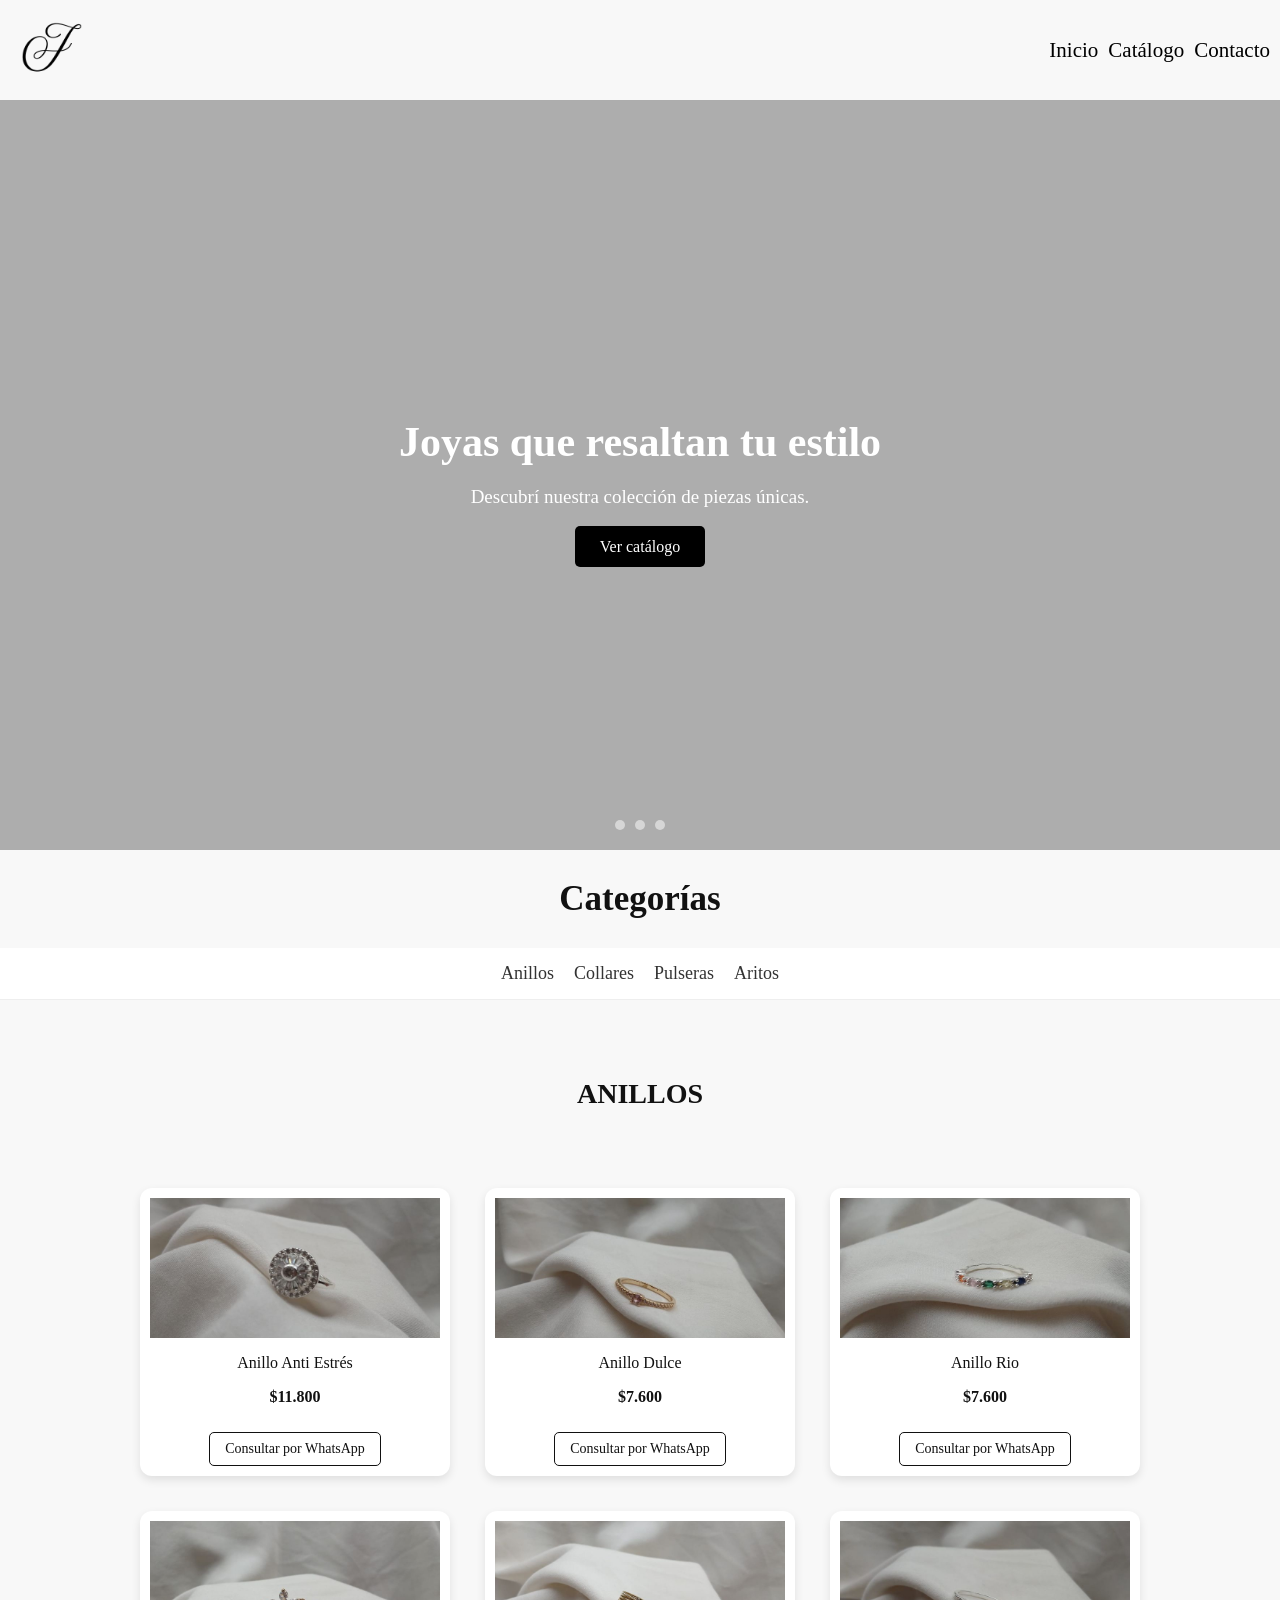
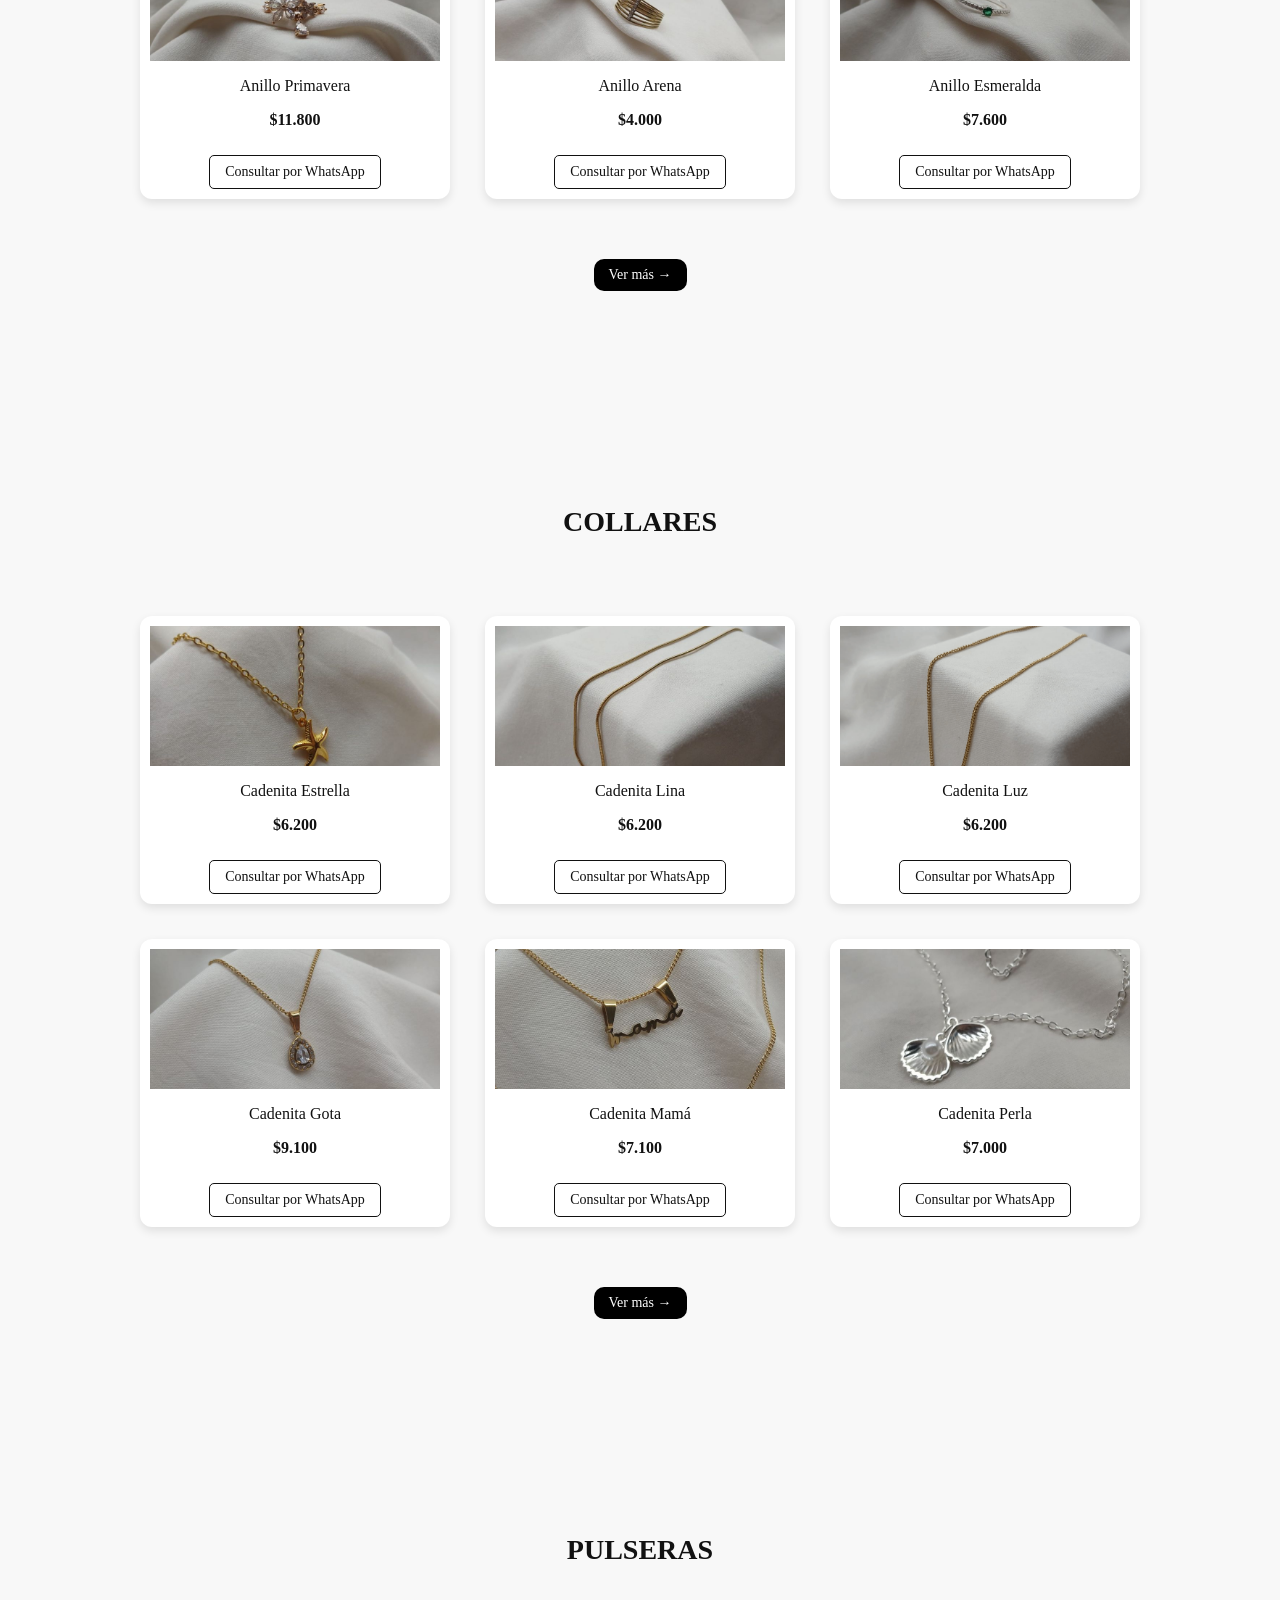
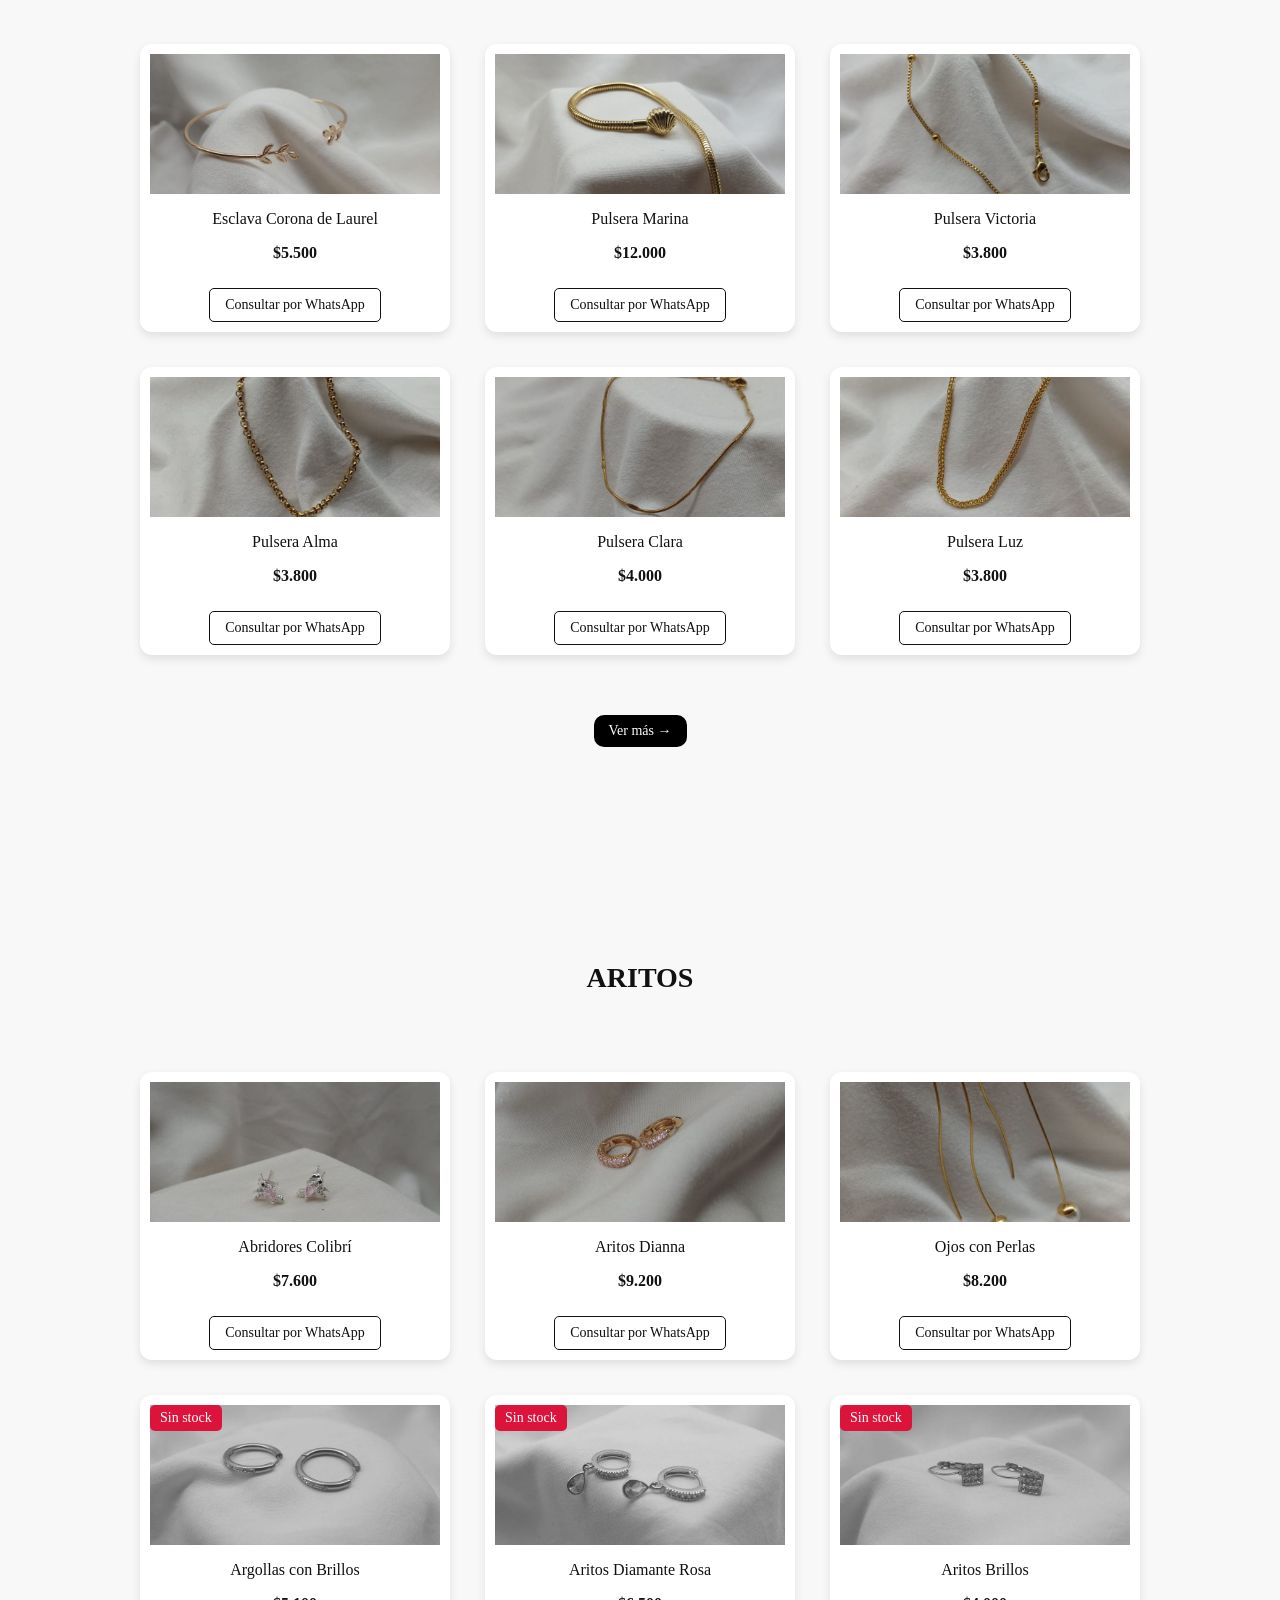
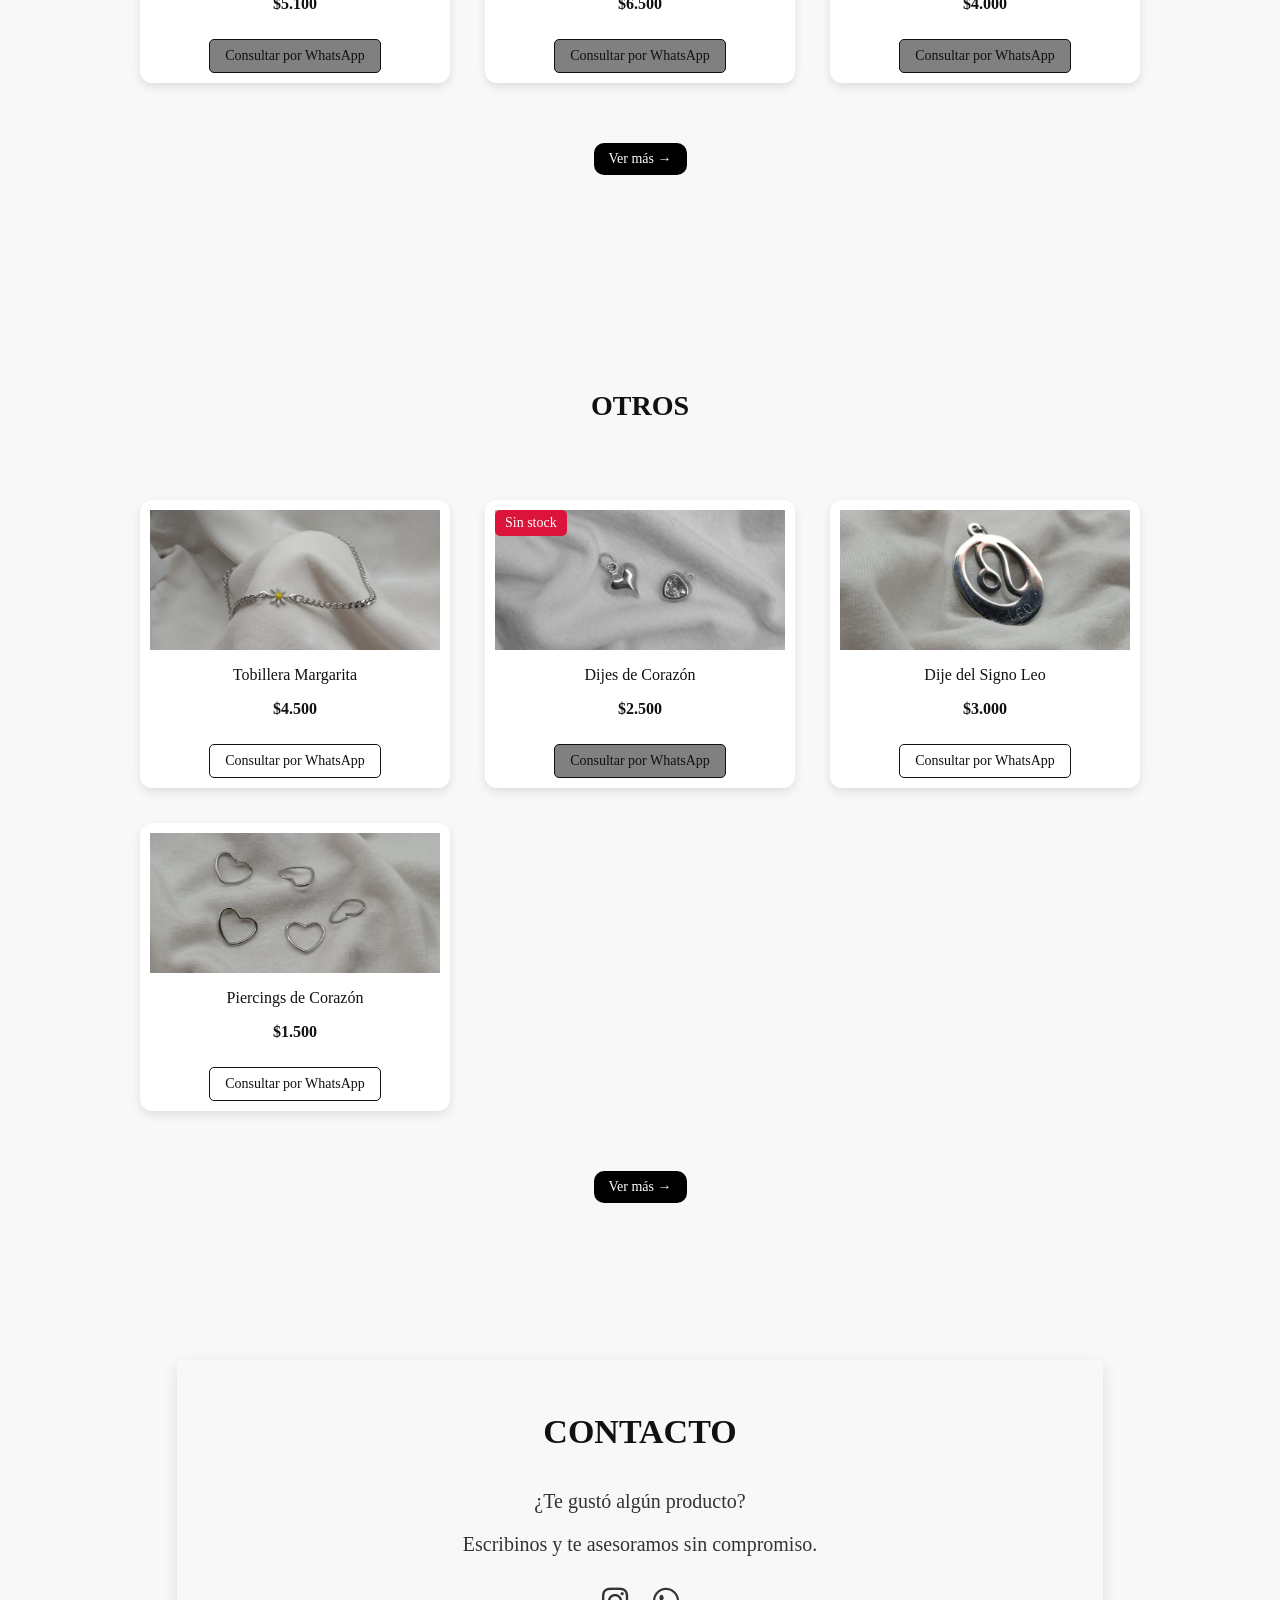
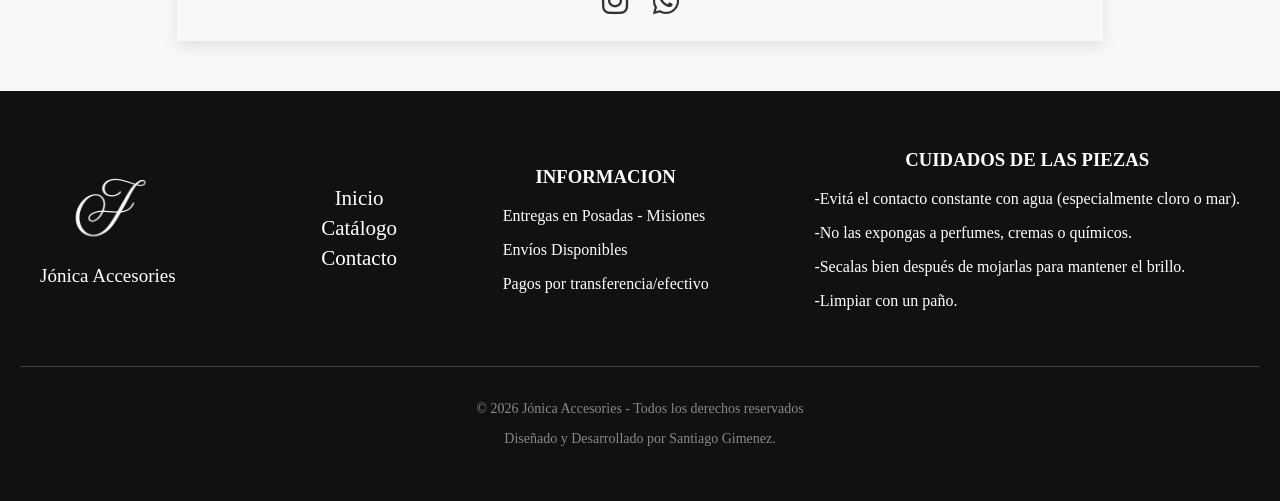
==== index.html @ 0853dd54 "arreglo de media queries y agrego menu hamburguesa" ====
<!DOCTYPE html>
<html lang="es">

<head>
    <meta charset="UTF-8">
    <meta name="viewport" content="width=device-width, initial-scale=1.0">
    <link rel="stylesheet" href="style.css">
    <link rel="stylesheet" href="https://cdnjs.cloudflare.com/ajax/libs/font-awesome/6.5.0/css/all.min.css">
    <link rel="shortcut icon" href="media/Letra caligráfica _J_ elegante.png" type="image/x-icon">
    <script src="script.js" defer></script>
    <title>Jónica Accesories</title>
</head>


<body>
    <header>
        <img src="media/Letra caligráfica _J_ elegante.png" alt="Jónica">
        <nav id="navbar">
            <button type="button" class="menu-toggle" aria-label="Abrir menú" aria-expanded="false" aria-controls="menu-principal">
                <span></span>
                <span></span>
                <span></span>
            </button>
            <ul id="menu-principal">
                <li><a href="#top">Inicio</a></li>
                <li><a href="catalogo.html">Catálogo</a></li>
                <li><a href="#contacto">Contacto</a></li>
            </ul>
        </nav>
    </header>
    <section class="hero">

        <div class="slide slide1"></div>
        <div class="slide slide2"></div>
        <div class="slide slide3"></div>

        <div class="slider-puntos">
            <span></span>
            <span></span>
            <span></span>
        </div>


        <div class="hero-text">

            <h1>Joyas que resaltan tu estilo</h1>

            <p>Descubrí nuestra colección de piezas únicas.</p>

            <a href="catalogo.html" class="btn">Ver catálogo</a>

        </div>

    </section>

    <h2 id="categorias-title">Categorías</h2>



    <div class="categorias-nav ">
        <a href="#anillos-section">Anillos</a>
        <a href="#collares-section">Collares</a>
        <a href="#pulseras-section">Pulseras</a>
        <a href="#aros-section">Aritos</a>
    </div>



    <section id="categorias">
        <article id="anillos-section" class="categoria">

            <h3 class="autoShow">ANILLOS</h3>

            <div class="productos-grid">

                <div class="productos-card autoShow">
                    <img src="media/anillo anti estres.jpg" alt="Anillo Anti Estrés">
                    <div class="producto-info">
                        <p>Anillo Anti Estrés</p>
                        <p>$11.800</p>
                    </div>
                    <a
                        href="https://wa.me/5493764586278?text=Hola%21%20Me%20encantó%20el%20anillo%20Anti%20Estrés%20¿c%C3%B3mo%20puedo%20hacer?">
                        Consultar por WhatsApp
                    </a>
                    <span class="badge">Sin stock</span>
                    <span class="badge2">Oferta</span>
                </div>

                <div class="productos-card autoShow">
                    <img src="media/anillo dulce.jpg" alt="Anillo Dulce">
                    <div class="producto-info">
                        <p>Anillo Dulce</p>
                        <p>$7.600</p>
                    </div>
                    <a href="https://wa.me/5493764586278?text=Hola%21%20Me%20encantó%20el%20anillo%20Dulce%20¿c%C3%B3mo%20puedo%20hacer?"
                        class="gold">
                        Consultar por WhatsApp
                    </a>
                    <span class="badge">Sin stock</span>
                    <span class="badge2">Oferta</span>
                </div>

                <div class="productos-card autoShow">
                    <img src="media/anillo rio.jpg" alt="Anillo Rio">
                    <div class="producto-info">
                        <p>Anillo Rio</p>
                        <p>$7.600</p>
                    </div>
                    <a
                        href="https://wa.me/5493764586278?text=Hola%21%20Me%20encantó%20el%20anillo%20Rio%20¿c%C3%B3mo%20puedo%20hacer?">
                        Consultar por WhatsApp
                    </a>
                    <span class="badge">Sin stock</span>
                    <span class="badge2">Oferta</span>
                </div>

                <div class="productos-card autoShow">
                    <img src="media/anillo primavera.jpg" alt="Anillo Primavera">
                    <div class="producto-info">
                        <p>Anillo Primavera</p>
                        <p>$11.800</p>
                    </div>
                    <a href="https://wa.me/5493764586278?text=Hola%21%20Me%20encantó%20el%20anillo%20Primavera%20¿c%C3%B3mo%20puedo%20hacer?"
                        class="gold">
                        Consultar por WhatsApp
                    </a>
                    <span class="badge">Sin stock</span>
                    <span class="badge2">Oferta</span>
                </div>

                <div class="productos-card autoShow">
                    <img src="media/anillo arena.jpg" alt="Anillo Arena">
                    <div class="producto-info">
                        <p>Anillo Arena</p>
                        <p>$4.000</p>
                    </div>
                    <a href="https://wa.me/5493764586278?text=Hola%21%20Me%20encantó%20el%20anillo%20Arena%20¿c%C3%B3mo%20puedo%20hacer?"
                        class="gold">
                        Consultar por WhatsApp
                    </a>
                    <span class="badge">Sin stock</span>
                    <span class="badge2">Oferta</span>
                </div>

                <div class="productos-card autoShow">
                    <img src="media/anillo esmeralda.jpg" alt="Anillo Esmeralda">
                    <div class="producto-info">
                        <p>Anillo Esmeralda</p>
                        <p>$7.600</p>
                    </div>
                    <a
                        href="https://wa.me/5493764586278?text=Hola%21%20Me%20encantó%20el%20anillo%20Esmeralda%20¿c%C3%B3mo%20puedo%20hacer?">
                        Consultar por WhatsApp
                    </a>
                    <span class="badge">Sin stock</span>
                    <span class="badge2">Oferta</span>
                </div>
            </div>
            <a href="catalogo.html" class="btn-ver-mas autoShow">Ver más →</a>
        </article>


        <article id="collares-section" class="categoria">

            <h3 class="autoShow">COLLARES</h3>

            <div class="productos-grid">


                <div class="productos-card autoShow">
                    <img src="media/cadenita estrella.jpg" alt="Cadenita Estrella">
                    <div class="producto-info">
                        <p>Cadenita Estrella</p>
                        <p>$6.200</p>
                    </div>
                    <a href="https://wa.me/5493764586278?text=Hola%21%20Me%20encantó%20la%20Cadenita%20Estrella%20¿c%C3%B3mo%20puedo%20hacer?"
                        class="gold">
                        Consultar por WhatsApp
                    </a>
                    <span class="badge">Sin stock</span>
                    <span class="badge2">Oferta</span>
                </div>

                <div class="productos-card autoShow">
                    <img src="media/cadenita lina.jpg" alt="Cadenita Lina">
                    <div class="producto-info">
                        <p>Cadenita Lina</p>
                        <p>$6.200</p>
                    </div>
                    <a href="https://wa.me/5493764586278?text=Hola%21%20Me%20encantó%20la%20Cadenita%20Lina%20¿c%C3%B3mo%20puedo%20hacer?"
                        class="gold">
                        Consultar por WhatsApp
                    </a>
                    <span class="badge">Sin stock</span>
                    <span class="badge2">Oferta</span>
                </div>

                <div class="productos-card autoShow">
                    <img src="media/cadenita luz.png" alt="Cadenita Luz">
                    <div class="producto-info">
                        <p>Cadenita Luz</p>
                        <p>$6.200</p>
                    </div>
                    <a href="https://wa.me/5493764586278?text=Hola%21%20Me%20encantó%20la%20Cadenita%20Luz%20¿c%C3%B3mo%20puedo%20hacer?"
                        class="gold">
                        Consultar por WhatsApp
                    </a>
                    <span class="badge">Sin stock</span>
                    <span class="badge2">Oferta</span>
                </div>

                <div class="productos-card autoShow">
                    <img src="media/cadenita gota.jpg" alt="Cadenita Gota">
                    <div class="producto-info">
                        <p>Cadenita Gota</p>
                        <p>$9.100</p>
                    </div>
                    <a href="https://wa.me/5493764586278?text=Hola%21%20Me%20encantó%20la%20Cadenita%20Gota%20¿c%C3%B3mo%20puedo%20hacer?"
                        class="gold">
                        Consultar por WhatsApp
                    </a>
                    <span class="badge">Sin stock</span>
                    <span class="badge2">Oferta</span>
                </div>

                <div class="productos-card autoShow">
                    <img src="media/cadenita mama.jpg" alt="Cadenita Mamá">
                    <div class="producto-info">
                        <p>Cadenita Mamá</p>
                        <p>$7.100</p>
                    </div>
                    <a href="https://wa.me/5493764586278?text=Hola%21%20Me%20encantó%20la%20Cadenita%20Mamá%20¿c%C3%B3mo%20puedo%20hacer?"
                        class="gold">
                        Consultar por WhatsApp
                    </a>
                    <span class="badge">Sin stock</span>
                    <span class="badge2">Oferta</span>
                </div>

                <div class="productos-card autoShow">
                    <img src="media/cadenita perla.jpg" alt="Cadenita Perla">
                    <div class="producto-info">
                        <p>Cadenita Perla</p>
                        <p>$7.000</p>
                    </div>
                    <a
                        href="https://wa.me/5493764586278?text=Hola%21%20Me%20encantó%20la%20Cadenita%20Perla%20¿c%C3%B3mo%20puedo%20hacer?">
                        Consultar por WhatsApp
                    </a>
                    <span class="badge">Sin stock</span>
                    <span class="badge2">Oferta</span>
                </div>

            </div>
            <a href="catalogo.html" class="btn-ver-mas autoShow">Ver más →</a>
        </article>


        <article id="pulseras-section" class="categoria">

            <h3 class="autoShow">PULSERAS</h3>

            <div class="productos-grid">


                <div class="productos-card autoShow ">
                    <img src="media/Esclava Corona de Laurel.jpg" alt="Esclava Corona de Laurel">
                    <div class="producto-info">
                        <p>Esclava Corona de Laurel</p>
                        <p>$5.500</p>
                    </div>
                    <a href="https://wa.me/5493764586278?text=Hola%21%20Me%20encantó%20la%20Esclava%20Corona%20de%20Laurel%20¿c%C3%B3mo%20puedo%20hacer?"
                        class="gold">
                        Consultar por WhatsApp
                    </a>
                    <span class="badge">Sin stock</span>
                    <span class="badge2">Oferta</span>
                </div>

                <div class="productos-card autoShow">
                    <img src="media/pulsera marina.png" alt="Pulsera Victoria">
                    <div class="producto-info">
                        <p>Pulsera Marina</p>
                        <p>$12.000</p>
                    </div>
                    <a href="https://wa.me/5493764586278?text=Hola%21%20Me%20encantó%20la%20Pulsera%20Victoria%20¿c%C3%B3mo%20puedo%20hacer?"
                        class="gold">
                        Consultar por WhatsApp
                    </a>
                    <span class="badge">Sin stock</span>
                    <span class="badge2">Oferta</span>
                </div>

                <div class="productos-card autoShow">
                    <img src="media/pulsera-victoria-dorada.jpg" alt="Pulsera Victoria">
                    <div class="producto-info">
                        <p>Pulsera Victoria</p>
                        <p>$3.800</p>
                    </div>
                    <a href="https://wa.me/5493764586278?text=Hola%21%20Me%20encantó%20la%20Pulsera%20Victoria%20¿c%C3%B3mo%20puedo%20hacer?"
                        class="gold">
                        Consultar por WhatsApp
                    </a>
                    <span class="badge">Sin stock</span>
                    <span class="badge2">Oferta</span>
                </div>

                <div class="productos-card autoShow">
                    <img src="media/pulsera-alma-dorada.jpg" alt="Pulsera Alma">
                    <div class="producto-info">
                        <p>Pulsera Alma</p>
                        <p>$3.800</p>
                    </div>
                    <a href="https://wa.me/5493764586278?text=Hola%21%20Me%20encantó%20la%20Pulsera%20Alma%20¿c%C3%B3mo%20puedo%20hacer?"
                        class="gold">
                        Consultar por WhatsApp
                    </a>
                    <span class="badge">Sin stock</span>
                    <span class="badge2">Oferta</span>
                </div>

                <div class="productos-card autoShow">
                    <img src="media/pulsera-clara-dorada.jpg" alt="Pulsera Clara">
                    <div class="producto-info">
                        <p>Pulsera Clara</p>
                        <p>$4.000</p>
                    </div>
                    <a href="https://wa.me/5493764586278?text=Hola%21%20Me%20encantó%20la%20Pulsera%20Clara%20¿c%C3%B3mo%20puedo%20hacer?"
                        class="gold">
                        Consultar por WhatsApp
                    </a>
                    <span class="badge">Sin stock</span>
                    <span class="badge2">Oferta</span>
                </div>

                <div class="productos-card autoShow">
                    <img src="media/pulsera-luz-dorada.jpg" alt="Pulsera Luz">
                    <div class="producto-info">
                        <p>Pulsera Luz</p>
                        <p>$3.800</p>
                    </div>
                    <a href="https://wa.me/5493764586278?text=Hola%21%20Me%20encantó%20la%20Pulsera%20Luz%20¿c%C3%B3mo%20puedo%20hacer?"
                        class="gold">
                        Consultar por WhatsApp
                    </a>
                    <span class="badge">Sin stock</span>
                    <span class="badge2">Oferta</span>
                </div>


            </div>
            <a href="catalogo.html" class="btn-ver-mas autoShow">Ver más →</a>
        </article>

        <article id="aros-section" class="categoria">

            <h3 class="autoShow">ARITOS</h3>

            <div class="productos-grid">

                <div class="productos-card autoShow">
                    <img src="media/abridores colibri.jpg" alt="Abridores Colibrí">
                    <div class="producto-info">
                        <p>Abridores Colibrí</p>
                        <p>$7.600</p>
                    </div>
                    <a
                        href="https://wa.me/5493764586278?text=Hola%21%20Me%20encantaron%20las%20Argollas%20con%20Brillos%20¿c%C3%B3mo%20puedo%20hacer?">
                        Consultar por WhatsApp
                    </a>
                    <span class="badge">Sin stock</span>
                    <span class="badge2">Oferta</span>
                </div>



                <div class="productos-card autoShow">
                    <img src="media/aros dianna.jpg" alt="Aritos Dianna">
                    <div class="producto-info">
                        <p>Aritos Dianna</p>
                        <p>$9.200</p>
                    </div>
                    <a href="https://wa.me/5493764586278?text=Hola%21%20Me%20encantaron%20los%20Aritos%20Brillos%20¿c%C3%B3mo%20puedo%20hacer?"
                        class="gold">
                        Consultar por WhatsApp
                    </a>
                    <span class="badge">Sin stock</span>
                    <span class="badge2">Oferta</span>
                </div>

                <div class="productos-card autoShow ">
                    <img src="media/aros-perlas-dorados.jpg" alt="Aros con Perlas Dorados">
                    <div class="producto-info">
                        <p>Ojos con Perlas</p>
                        <p>$8.200</p>
                    </div>
                    <a href="https://wa.me/5493764586278?text=Hola%21%20Me%20encantaron%20los%20Aros%20con%20Perlas%20Dorados%20¿c%C3%B3mo%20puedo%20hacer?"
                        class="gold">
                        Consultar por WhatsApp
                    </a>
                    <span class="badge">Sin stock</span>
                    <span class="badge2">Oferta</span>
                </div>

                <div class="productos-card autoShow sin-stock">
                    <img src="media/argolla con brillos.jpg" alt="Argolla con Brillos">
                    <div class="producto-info">
                        <p>Argollas con Brillos</p>
                        <p>$5.100</p>
                    </div>
                    <a
                        href="https://wa.me/5493764586278?text=Hola%21%20Me%20encantaron%20las%20Argollas%20con%20Brillos%20¿c%C3%B3mo%20puedo%20hacer?">
                        Consultar por WhatsApp
                    </a>
                    <span class="badge">Sin stock</span>
                    <span class="badge2">Oferta</span>
                </div>

                <div class="productos-card autoShow sin-stock">
                    <img src="media/Aritos Diamante Rosa.jpg" alt="Aritos Diamante Rosa">
                    <div class="producto-info">
                        <p>Aritos Diamante Rosa</p>
                        <p>$6.500</p>
                    </div>
                    <a href="https://wa.me/5493764586278?text=Hola%21%20Me%20encantaron%20los%20Aritos%20Brillos%20¿c%C3%B3mo%20puedo%20hacer?"
                        class="gold">
                        Consultar por WhatsApp
                    </a>
                    <span class="badge">Sin stock</span>
                    <span class="badge2">Oferta</span>
                </div>

                <div class="productos-card autoShow sin-stock">
                    <img src="media/aros cuadrados con brillos.jpg" alt="Aritos Brillos">
                    <div class="producto-info">
                        <p>Aritos Brillos</p>
                        <p>$4.000</p>
                    </div>
                    <a
                        href="https://wa.me/5493764586278?text=Hola%21%20Me%20encantaron%20los%20Aritos%20Brillos%20¿c%C3%B3mo%20puedo%20hacer?">
                        Consultar por WhatsApp
                    </a>
                    <span class="badge">Sin stock</span>
                    <span class="badge2">Oferta</span>
                </div>
            </div>
            <a href="catalogo.html" class="btn-ver-mas autoShow">Ver más →</a>
        </article>



        <article class="categoria">

            <h3 class="autoShow">OTROS</h3>

            <div class="productos-grid">

                <div class="productos-card autoShow">
                    <img src="media/Tobillera Margarita.jpg" alt="Tobillera Margarita">
                    <div class="producto-info">
                        <p>Tobillera Margarita</p>
                        <p>$4.500</p>
                    </div>
                    <a
                        href="https://wa.me/5493764586278?text=Hola%21%20Me%20encantó%20la%20Tobillera%20Margarita%20Dorados%20¿c%C3%B3mo%20puedo%20hacer?">
                        Consultar por WhatsApp
                    </a>
                    <span class="badge">Sin stock</span>
                    <span class="badge2">Oferta</span>
                </div>


                <div class="productos-card autoShow sin-stock">
                    <img src="media/dijes corazon.jpg" alt="Dijes de Corazón Dorados">
                    <div class="producto-info">
                        <p>Dijes de Corazón</p>
                        <p>$2.500</p>
                    </div>
                    <a href="https://wa.me/5493764586278?text=Hola%21%20Me%20encantaron%20los%20Dijes%20de%20Corazón%20Dorados%20¿c%C3%B3mo%20puedo%20hacer?"
                        class="gold">
                        Consultar por WhatsApp
                    </a>
                    <span class="badge">Sin stock</span>
                    <span class="badge2">Oferta</span>
                </div>



                <div class="productos-card autoShow">
                    <img src="media/dije-signo-leo.jpg" alt="Dije del Signo Leo Plateado">
                    <div class="producto-info">
                        <p>Dije del Signo Leo</p>
                        <p>$3.000</p>
                    </div>
                    <a
                        href="https://wa.me/5493764586278?text=Hola%21%20Me%20encantó%20el%20Dije%20de%20Leo%20¿c%C3%B3mo%20puedo%20hacer?">
                        Consultar por WhatsApp
                    </a>
                    <span class="badge">Sin stock</span>
                    <span class="badge2">Oferta</span>
                </div>

                <div class="productos-card autoShow">
                    <img src="media/piercings-corazon.jpg" alt="Piercings de Corazón Plateados">
                    <div class="producto-info">
                        <p>Piercings de Corazón</p>
                        <p>$1.500</p>
                    </div>
                    <a
                        href="https://wa.me/5493764586278?text=Hola%21%20Me%20encantaron%20los%20Piercings%20de%20Corazón%20¿c%C3%B3mo%20puedo%20hacer?">
                        Consultar por WhatsApp
                    </a>
                    <span class="badge">Sin stock</span>
                    <span class="badge2">Oferta</span>
                </div>

            </div>
            <a href="catalogo.html" class="btn-ver-mas autoShow">Ver más →</a>
        </article>

    </section>

    <div id="contacto" class="autoShow">
        <h2>CONTACTO</h2>
        <p>
            ¿Te gustó algún producto?
        </p>
        <p>
            Escribinos y te asesoramos sin compromiso.
        </p>
        <div class="botones-contacto">
            <a href="https://www.instagram.com/_jonica.accesories?utm_source=ig_web_button_share_sheet&igsh=ZDNlZDc0MzIxNw=="
                class="social-btn">
                <i class="fa-brands fa-instagram"></i>
            </a>

            <a href="https://wa.me/5493764586278" class="social-btn">
                <i class="fa-brands fa-whatsapp"></i>
            </a>


        </div>



    </div>

</body>

<footer>
    <div id="footer-container">

        <div id="footer-marca">
            <img src="media/Letra _F_ caligráfica elegante.png" alt="logo de la Marca" width="120px">
            <p>Jónica Accesories</p>
        </div>

        <nav id="footer-navbar">
            <ul>
                <li><a href="#top">Inicio</a></li>
                <li><a href="#catalogo.html">Catálogo</a></li>
                <li><a href="#contacto">Contacto</a></li>
            </ul>
        </nav>

        <div class="footer-info">
            <h3>INFORMACION</h3>
            <div>
                <p>Entregas en Posadas - Misiones</p>
                <p>Envíos Disponibles</p>
                <p>Pagos por transferencia/efectivo</p>
            </div>
        </div>

        <div class="footer-info">
            <h3>CUIDADOS DE LAS PIEZAS</h3>
            <div>
                <p>-Evitá el contacto constante con agua (especialmente cloro o mar).</p>
                <p>-No las expongas a perfumes, cremas o químicos.</p>
                <p>-Secalas bien después de mojarlas para mantener el brillo.</p>
                <p>-Limpiar con un paño.</p>
            </div>

        </div>
    </div>


    <div class="footer-bottom">
        <P>
            © 2026 Jónica Accesories - Todos los derechos reservados
        </P>
        <P>
            Diseñado y Desarrollado por Santiago Gimenez.
        </P>
    </div>




</footer>

</html>
---- style.css ----
html {
    scroll-behavior: smooth;
}

#inicio,
#categorias,
#anillos-section,
#collares-section,
#pulseras-section,
#aros-section{
    scroll-margin-top: 110px;
}
#contacto{
    scroll-margin-top: 160px;
}
body {
    font-family: Georgia, 'Times New Roman', Times, serif;
    background-color: #f8f8f8;
    color: #111;
    margin: 0;
}
header {
    display: flex;
    justify-content: space-between;
    align-items: center;
    background-color: #f8f8f8;
    position: sticky;
    top: 0;
   z-index: 100;
}
header img {
    width: 100px;
}
#navbar ul {
    display: flex;
    flex-direction: row;
    list-style: none;
    gap: 10px;
    margin-right: 10px;

}

#navbar ul a {
    color: black;
    text-decoration: none;
    font-size: 21px;
}

#navbar ul a:visited {
    color: black;
}

#navbar ul a:hover {
    color: goldenrod;
    text-decoration: underline;
}

/* Botón hamburguesa (oculto en desktop) */
.menu-toggle {
    display: none;
    flex-direction: column;
    justify-content: space-between;
    width: 28px;
    height: 20px;
    background: none;
    border: none;
    padding: 0;
    margin-right: 20px;
    cursor: pointer;
    z-index: 101;
}

.menu-toggle span {
    display: block;
    width: 100%;
    height: 3px;
    background-color: #111;
    border-radius: 2px;
    transition: transform 0.3s ease, opacity 0.2s ease;
}

.menu-toggle[aria-expanded="true"] span:first-child {
    transform: translateY(8.5px) rotate(45deg);
}

.menu-toggle[aria-expanded="true"] span:nth-child(2) {
    opacity: 0;
}

.menu-toggle[aria-expanded="true"] span:last-child {
    transform: translateY(-8.5px) rotate(-45deg);
}

@media (max-width: 768px) {
    .menu-toggle {
        display: flex;
    }

    #navbar ul {
        position: absolute;
        top: 100%;
        left: 0;
        display: flex;
        flex-direction: column;
        width: 100%;
        margin: 0;
        padding: 0;
        gap: 0;
        background-color: #f8f8f8;
        box-shadow: 0 8px 12px rgba(0, 0, 0, 0.08);

        max-height: 0;
        overflow: hidden;
        opacity: 0;
        pointer-events: none;
        transition: max-height 0.3s ease, opacity 0.2s ease;
    }

    #navbar ul.is-open {
        max-height: 300px;
        opacity: 1;
        pointer-events: auto;
        padding: 10px 0;
    }

    #navbar ul li {
        width: 100%;
        text-align: center;
    }

    #navbar ul a {
        display: block;
        padding: 14px 20px;
    }
}

.hero {
    margin: 0px auto;
    width: 100%;
    height: 750px;

    background-size: cover;
    background-position: center;
    display: flex;
    justify-content: center;
    align-items: center;

    
    position: relative;

}


.hero::after {
    content: "";
    position: absolute;
    top: 0;
    left: 0;
    width: 100%;
    height: 100%;
    background: rgba(0, 0, 0, 0.3);
    z-index: 1;
}

.hero:hover .slide,
.hero:hover .slider-puntos span {
    animation-play-state: paused;
}

.slide {
    position: absolute;
    width: 100%;
    height: 100%;
    background-size: cover;
    background-position: center;

    opacity: 0;
}

.slide1 {
    background-image: url('media/hero.jpeg');
    animation: fade 15s infinite;
}

.slide2 {
    background-image: url(media/hero1.jpeg);
    animation: fade 15s infinite 5s;
}

.slide3 {
    background-image: url(media/hero3.jpeg);
    animation: fade 15s infinite 10s;
}

@keyframes fade {
    0% {
        opacity: 0;
    }

    10% {
        opacity: 1;
    }

    30% {
        opacity: 1;
    }

    40% {
        opacity: 0;
    }

    100% {
        opacity: 0;
    }
}

.slider-puntos {
    position: absolute;
    bottom: 20px;
    left: 50%;
    transform: translateX(-50%);
    display: flex;
    gap: 10px;
    z-index: 2;
}

.slider-puntos span {
    width: 8px;
    height: 8px;
    border-radius: 50%;
    background: rgba(255, 255, 255, 0.4);
    transition: 0.3s;
}

.slider-puntos span {
    width: 10px;
    height: 10px;
    border-radius: 50%;
    background: rgba(255, 255, 255, 0.5);
}



.slider-puntos span:nth-child(1) {
    animation: dot 15s infinite;
}

.slider-puntos span:nth-child(2) {
    animation: dot 15s infinite 5s;
}

.slider-puntos span:nth-child(3) {
    animation: dot 15s infinite 10s;
}


@keyframes dot {
    0% {
        background: rgba(255, 255, 255, 0.5);
    }

    10% {
        background: white;
    }

    30% {
        background: white;
    }

    40% {
        background: rgba(255, 255, 255, 0.5);
    }

    100% {
        background: rgba(255, 255, 255, 0.5);
    }
}

.hero-text {
    position: relative;
    z-index: 2;
    max-width: 600px;
    color: white;
    text-align: center;
    margin-bottom: 10px;
}

.hero-text{
    animation: fadeUp 1s ease;
}

@media (max-width: 768px) {
    .hero {
        height: 500px;
    }

    .hero-text {
        padding: 0 20px;
    }

    .hero h1 {
        font-size: 32px;
    }

    .hero p {
        font-size: 17px;
    }
}

@media (max-width: 480px) {
    .hero {
        height: 420px;
    }
}
@keyframes fadeUp {
  from {
    opacity: 0;
    transform: translateY(20px);
  }

  to {
    opacity: 1;
    transform: translateY(0);
  }
}

.hero h1 {
    font-size: 42px;
    margin-bottom: 20px;

}

.hero p {
    font-size: 19px;
    margin-bottom: 30px;
}

.btn {
    background: black;
    color: white;
    padding: 12px 25px;
    text-decoration: none;
    border-radius: 5px;
    font-weight: 500;
}

.btn:hover {
    background: #333;
    transition: 0.3s;
}

#categorias-title{
    text-align: center;
    font-size: 35px;
}

.categorias-nav {
    display: flex;
    justify-content: center;
    gap: 20px;
    padding: 15px 10px;

    background: white;
    border-bottom: 1px solid #eee;

    position: sticky;
    top: 100px;
    z-index: 99;
}

.categorias-nav a {
    text-decoration: none;
    color: #333;
    font-size: 18px;
    position: relative;
}

.categorias-nav a::after {
    content: "";
    position: absolute;
    left: 0;
    bottom: -3px;
    width: 0;
    height: 1px;
    background: #c9a96e;
    transition: 0.3s;
}

.categorias-nav a:hover::after {
    width: 100%;
}

@media (max-width: 480px) {
    .categorias-nav {
        flex-wrap: wrap;
        gap: 10px 16px;
        padding: 12px 10px;
    }

    .categorias-nav a {
        font-size: 15px;
    }
}



#categorias h3 {
    font-size: 28px;
    text-align: center;
    padding: 50px;


}

.productos-grid {
    margin: 0 auto;
    max-width: 1000px;
    padding: 0 20px;
    display: grid;
    grid-template-columns: repeat(3, 1fr);
    gap: 35px;
    align-items: center;
    margin-bottom: 50px;
}


@media (max-width: 900px) {
    .productos-grid {
        grid-template-columns: repeat(2, 1fr);
    }
}


@media (max-width: 500px) {
    .productos-grid {
        grid-template-columns: repeat(2, 1fr);
        gap: 10px;
    }

}

.productos-card {
    position: relative;
    background: #fff;
    border-radius: 12px;
    overflow: hidden;
    text-align: center;
    transition: all 300ms;
    max-height: 400px;
    padding: 10px;
    box-shadow: 0 4px 10px rgba(0, 0, 0, 0.1);
}

.productos-card:hover {
    transform: translateY(-8px);
   box-shadow:0 10px 20px rgba(0, 0, 0, 0.15);


}

.producto-info p:first-child{
    font-size: 16px;
}

.producto-info p:last-child {
    font-weight: bold;

}

.productos-card a {
    display: inline-block;
    margin-top: 10px;
    padding: 8px 15px;
    background: black;
    color: white;
    text-decoration: none;
    border-radius: 5px;
    font-size: 14px;
    transition: all 300ms;



    background: transparent;
    border: 1px solid #111;
    color: #111;
}

@media (max-width: 500px) {
    .productos-card a {
        margin-top: 0px;
    }
}

.productos-card a:hover {
    background: #111;
    color: #fff;
}



.productos-card .gold:hover {
    background: #d6a956;
    color: #111;
}

.sin-stock a{
    background-color: gray;
    pointer-events: none;
    cursor: not-allowed;
}


.productos-card img {
    height: 140px;
    width: 100%;
    object-fit: cover;
    display: block;
    transition: all 420ms;
}

.productos-card:hover img {
    transform: scale(1.13);
}

.badge,
.badge2{
    display: none;
}

.oferta .badge2{
     display: block;
    position: absolute;
    top: 40px;
    left: 10px;
    background: green;
    color:white;
    padding: 5px 10px;
    font-size: 14px;
    border-radius: 5px;
}

.oferta .precio{
    color: green;
    font-weight: bold;
}

.oferta .precio-viejo{
    text-decoration: line-through;
    color: gray;
    margin-right:5px ;
}



.sin-stock .badge{
    display: block;
    position: absolute;
    top: 10px;
    left: 10px;
    background: crimson;
    color:white;
    padding: 5px 10px;
    font-size: 14px;
    border-radius: 5px;
}

.sin-stock{
    opacity: 0.6;
}

.sin-stock img{
    filter: grayscale(100%);
}

.categoria {
    text-align: center;
    min-height: 1000px;
}

.btn-ver-mas {
    display: inline-block;
    margin-top: 10px;
    margin-bottom: 20px;
    padding: 8px 15px;
    background-color: black;
    border: 1px gold;
    border-radius: 10px;
    color: white;
    text-decoration: none;
    font-size: 14px;
    transition: all 300ms;
}

.btn-ver-mas:hover {
    color: #b9995e;
}


#contacto {
    width: 70%;
    margin: 0 auto;
    padding: 15px;
    box-shadow: 0 5px 15px rgba(0, 0, 0, 0.1);
    margin-bottom: 50px;
    margin-top: 20px;
}

#contacto h2 {
    font-size: 34px;
    text-align: center;
    padding: 10px;
}


#contacto p {
    text-align: center;
    font-size: 20px;
    color: #333;

}

.botones-contacto {
    display: flex;
    justify-content: center;
    gap: 5px;
}

.social-btn i {
    color: #333;
    font-size: 30px;
    padding: 10px;
    border-radius: 100%;
    transition: all 350ms;
}

.social-btn:hover i {
    color: white;
    background-color: #c9a96e;


}

.botones {
    display: flex;
    justify-content: center;
    gap: 10px;
}



footer {
    background: #111;
    color: #fff;
    padding: 40px 20px;
    text-align: center;
}

#footer-container {
    display: flex;
    justify-content: space-between;
    align-items: center;
    max-width: 1200px;
    margin: 0 auto;

}

#footer-marca p {
    font-size: 19px;
    margin-top: -10px;
}

#footer-navbar ul {
    display: flex;
    list-style: none;
    flex-direction: column;
    gap: 5px;
}

#footer-navbar ul a {
    color: #fff;
    text-decoration: none;
    font-size: 21px;
}

#footer-navbar ul a:visited {
    color: white;
}

#footer-navbar ul a:hover {
    color: #c9a96e;
    text-decoration: underline;
}

.footer-info p {
    text-align: left;
}

.botones-footer a {
    color: white;
    font-size: 20px;
    text-decoration: underline;
    text-decoration-thickness: 1px;
    transition: 0.3s;
    margin: 5px;
    margin-bottom: 20px;
}


.footer-bottom {
    text-align: center;
    margin-top: 40px;
    padding-top: 20px;
    border-top: 1px solid #444;
    font-size: 14px;
    color: #888;
}




.botones-footer a:hover {
    transform: scale(1.05);
    opacity: 0.9;
    color: #c9a96e;
}


@media (max-width: 700px) {
    #footer-container {
        flex-direction: column;
        align-items: center;
        justify-content: center;
        text-align: center;
        gap: 20px;
    }

    #footer-navbar ul {
        gap: 10px;
        padding: 0;
    }


}







.autoShow{
    animation: autoShowAnimation both;
    animation-timeline: view(70% 5%);
}

@keyframes autoShowAnimation{
    from{
        opacity: 0;
        transform: translateY(200px) scale(0.3);
    }
    to{
        opacity: 1;
        transform: translateY(0) scale(1);
    }
}
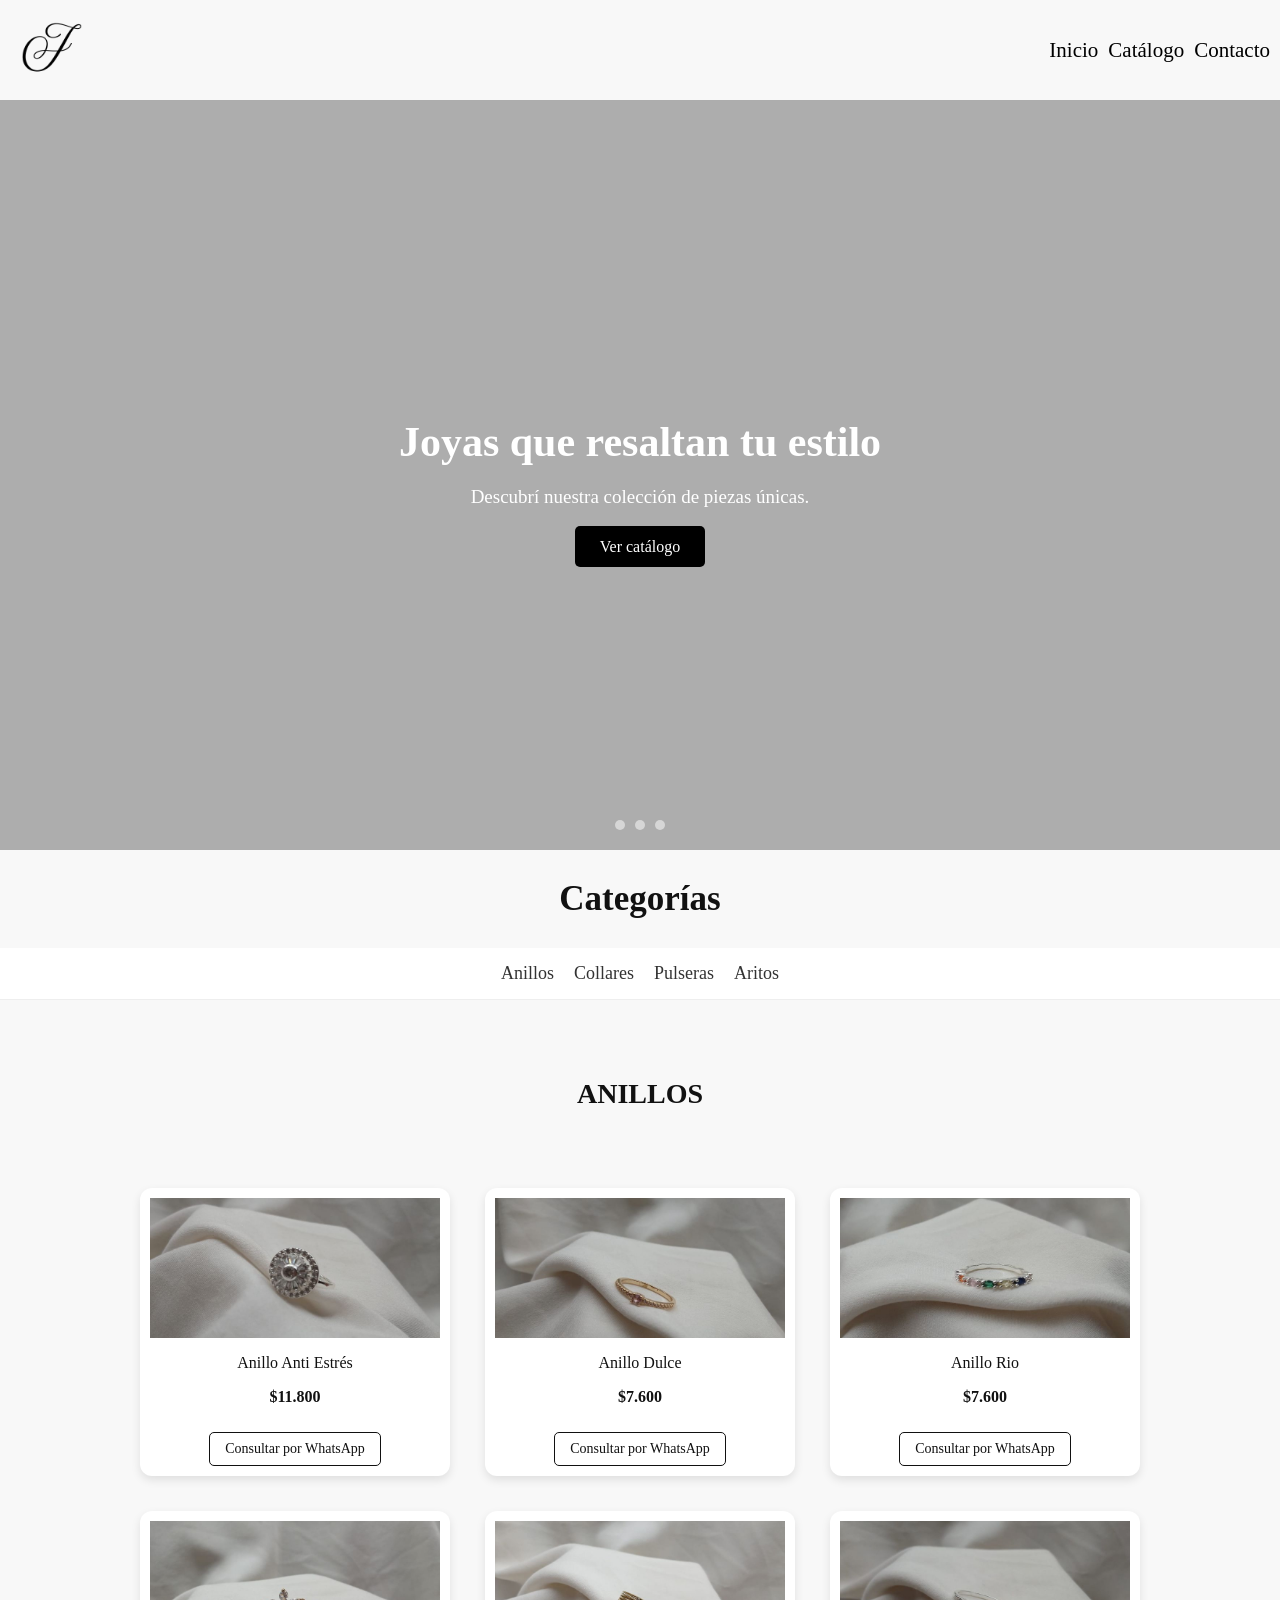
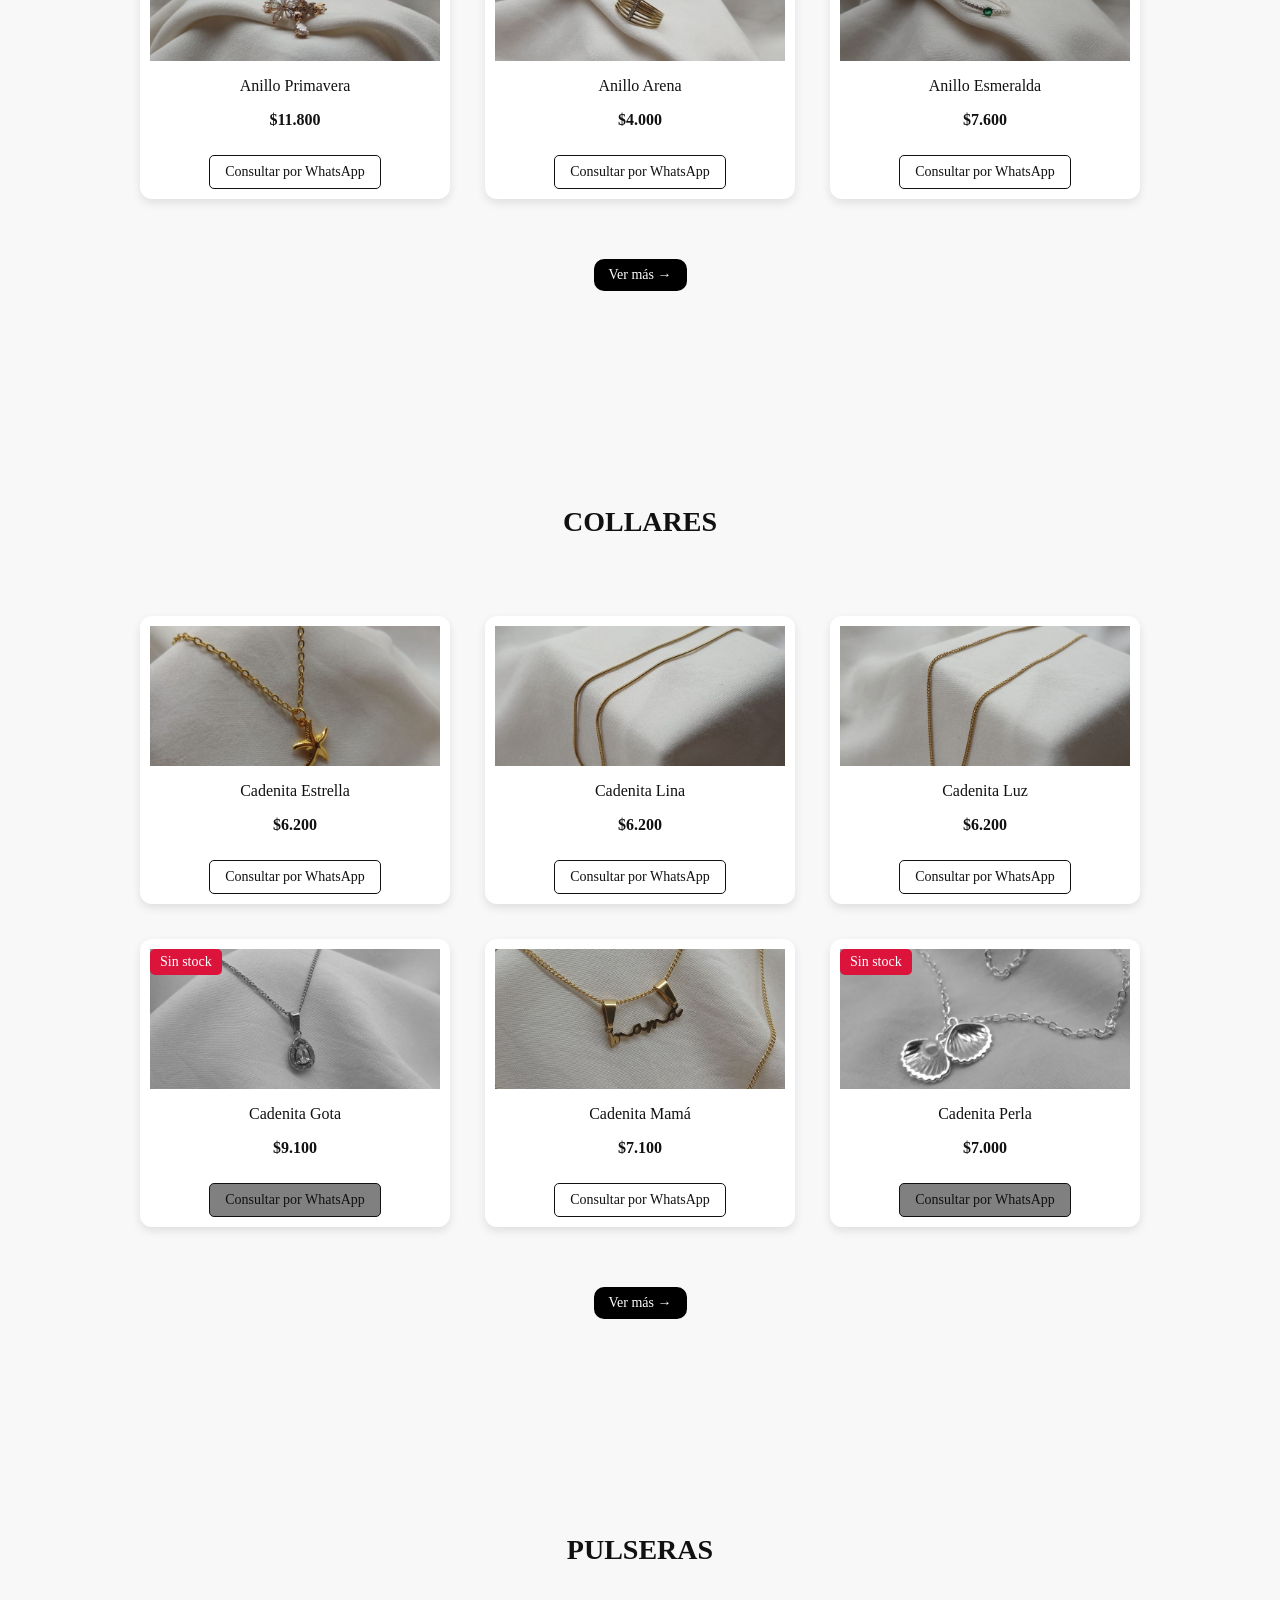
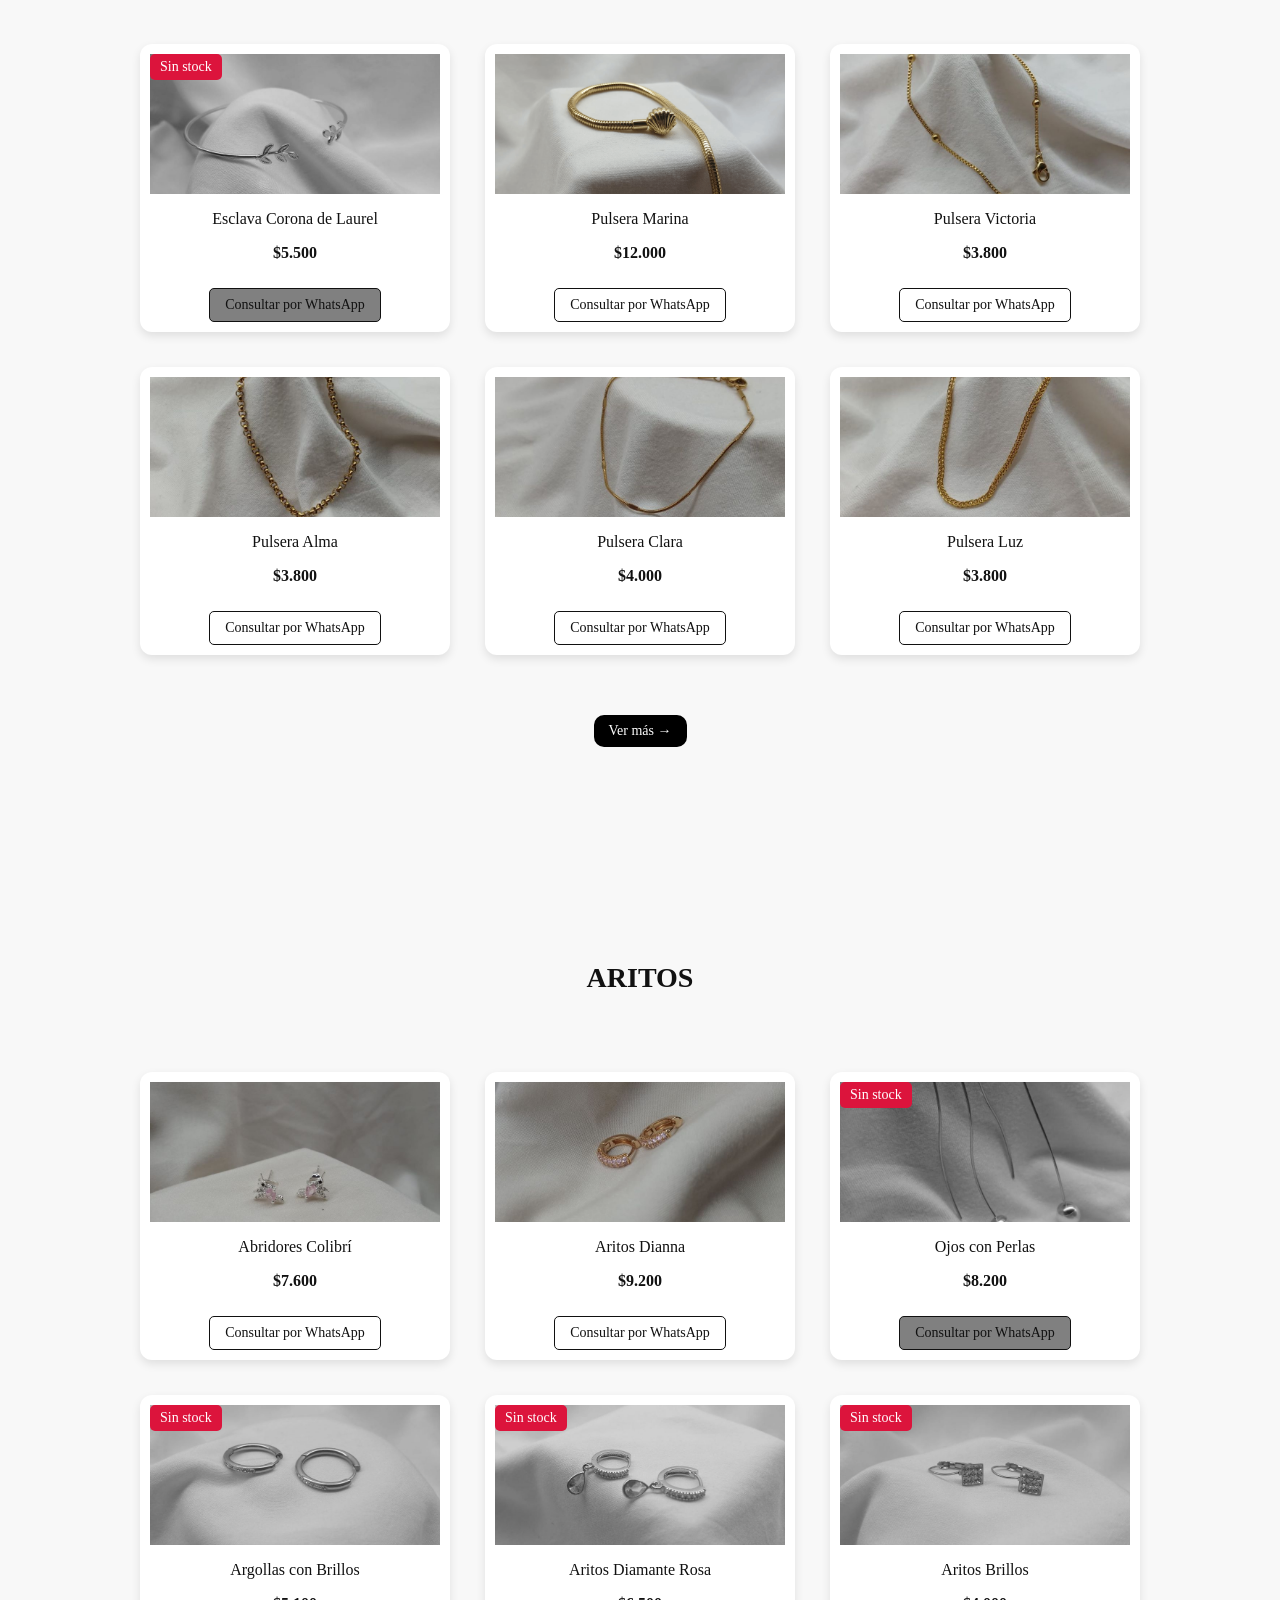
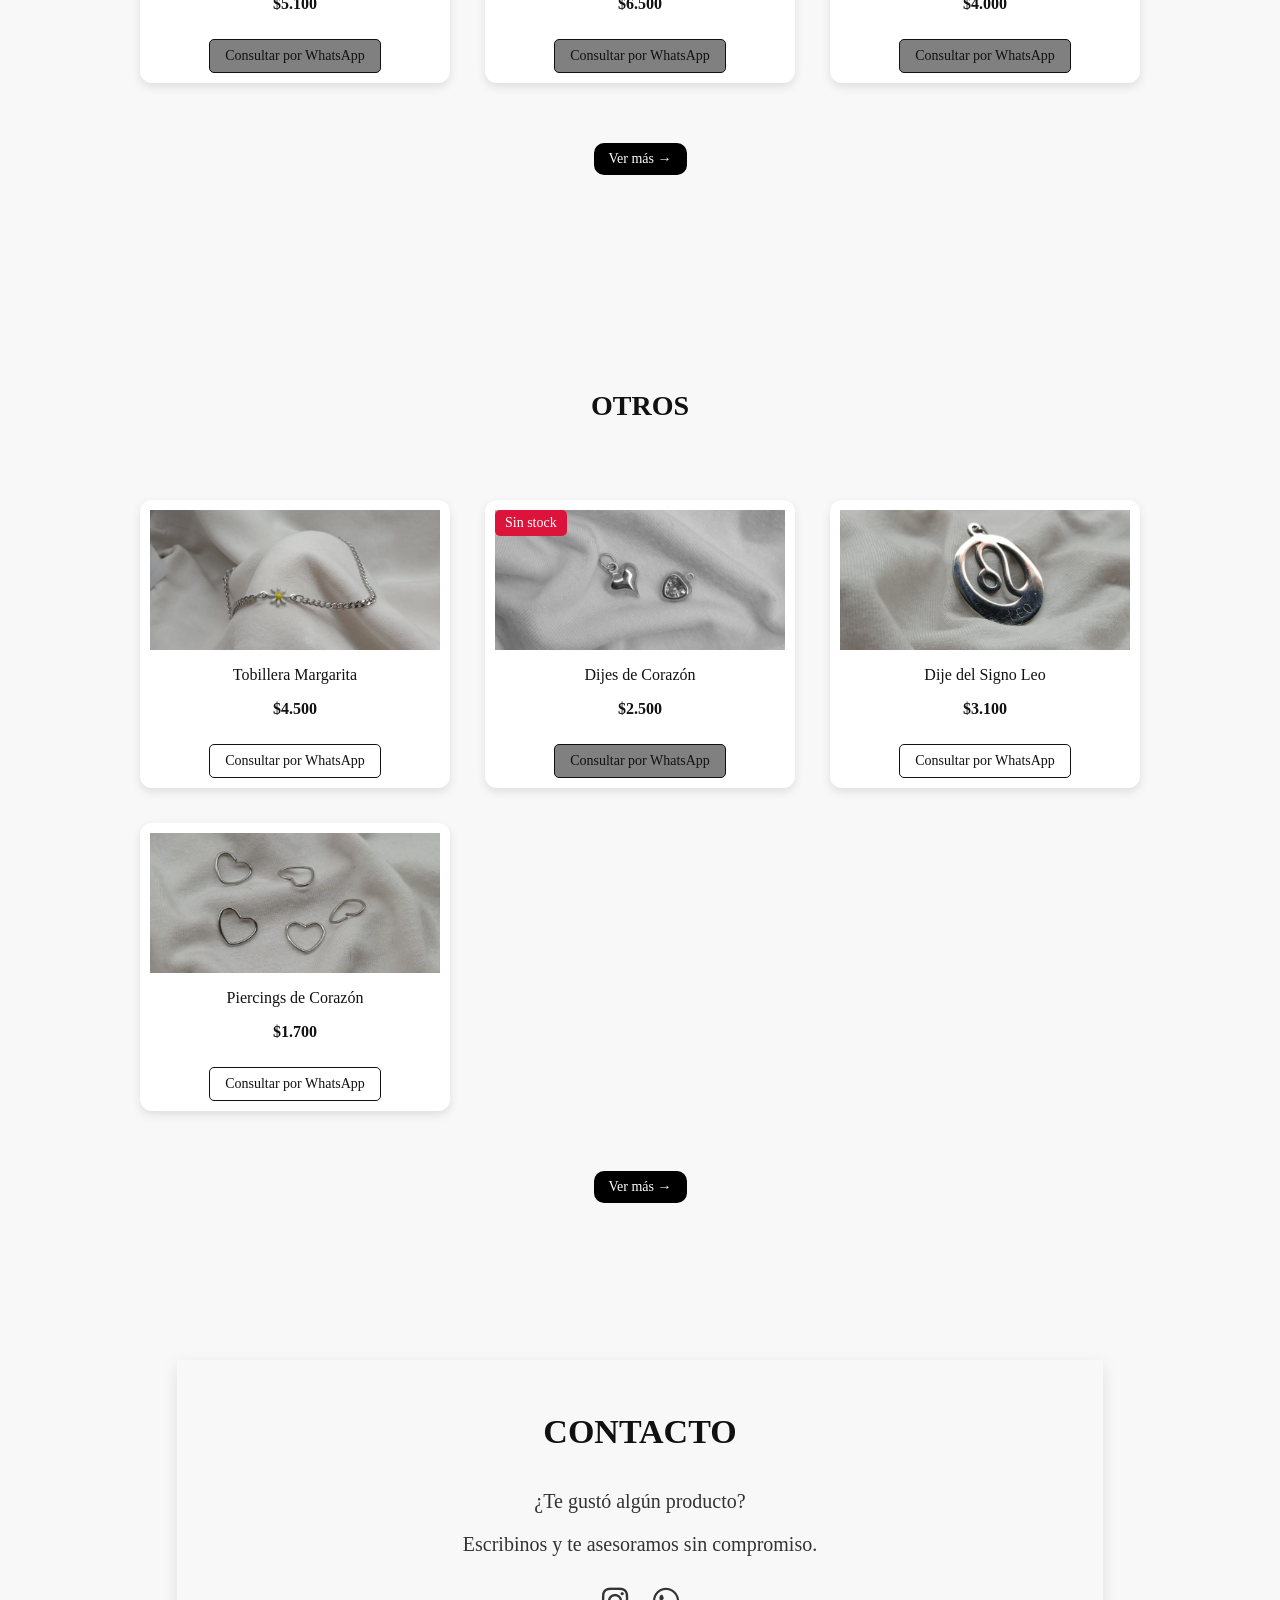
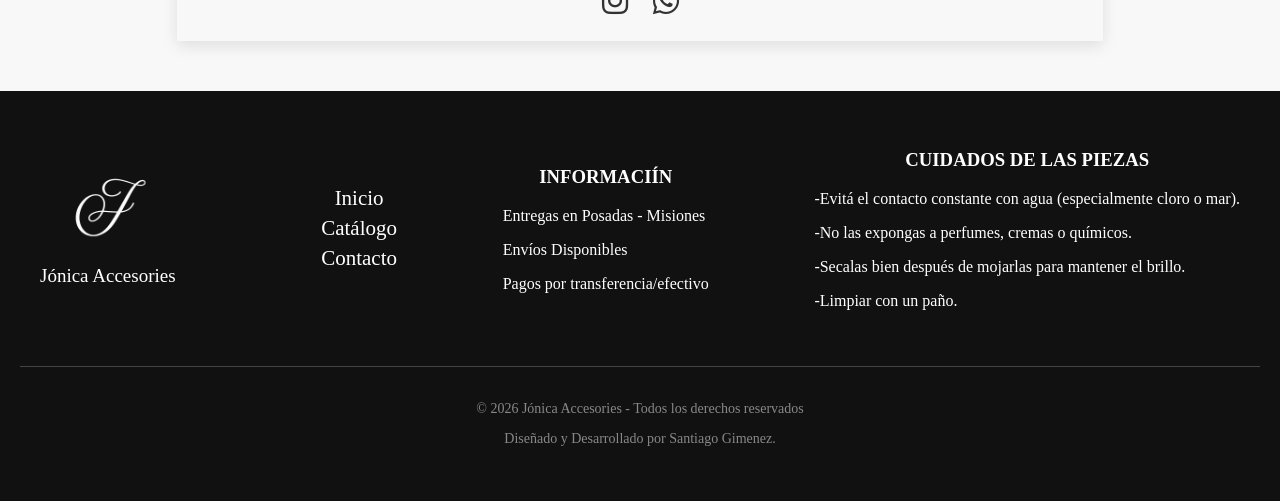
==== commit 7b747345: "fase 0" ====
--- a/index.html
+++ b/index.html
@@ -4,6 +4,12 @@
 <head>
     <meta charset="UTF-8">
     <meta name="viewport" content="width=device-width, initial-scale=1.0">
+    <meta name="description" content="Jónica Accesories: joyas y accesorios únicos para resaltar tu estilo. Anillos, collares, pulseras y aritos. Consultá precios y disponibilidad por WhatsApp.">
+    <meta property="og:type" content="website">
+    <meta property="og:site_name" content="Jónica Accesories">
+    <meta property="og:title" content="Jónica Accesories | Joyas que resaltan tu estilo">
+    <meta property="og:description" content="Jónica Accesories: joyas y accesorios únicos para resaltar tu estilo. Anillos, collares, pulseras y aritos. Consultá precios y disponibilidad por WhatsApp.">
+    <meta property="og:locale" content="es_AR">
     <link rel="stylesheet" href="style.css">
     <link rel="stylesheet" href="https://cdnjs.cloudflare.com/ajax/libs/font-awesome/6.5.0/css/all.min.css">
     <link rel="shortcut icon" href="media/Letra caligráfica _J_ elegante.png" type="image/x-icon">
@@ -210,7 +216,7 @@
                     <span class="badge2">Oferta</span>
                 </div>
 
-                <div class="productos-card autoShow">
+                <div class="productos-card autoShow sin-stock">
                     <img src="media/cadenita gota.jpg" alt="Cadenita Gota">
                     <div class="producto-info">
                         <p>Cadenita Gota</p>
@@ -238,7 +244,7 @@
                     <span class="badge2">Oferta</span>
                 </div>
 
-                <div class="productos-card autoShow">
+                <div class="productos-card autoShow sin-stock">
                     <img src="media/cadenita perla.jpg" alt="Cadenita Perla">
                     <div class="producto-info">
                         <p>Cadenita Perla</p>
@@ -264,7 +270,7 @@
             <div class="productos-grid">
 
 
-                <div class="productos-card autoShow ">
+                <div class="productos-card autoShow sin-stock">
                     <img src="media/Esclava Corona de Laurel.jpg" alt="Esclava Corona de Laurel">
                     <div class="producto-info">
                         <p>Esclava Corona de Laurel</p>
@@ -279,12 +285,12 @@
                 </div>
 
                 <div class="productos-card autoShow">
-                    <img src="media/pulsera marina.png" alt="Pulsera Victoria">
+                    <img src="media/pulsera marina.png" alt="Pulsera Marina">
                     <div class="producto-info">
                         <p>Pulsera Marina</p>
                         <p>$12.000</p>
                     </div>
-                    <a href="https://wa.me/5493764586278?text=Hola%21%20Me%20encantó%20la%20Pulsera%20Victoria%20¿c%C3%B3mo%20puedo%20hacer?"
+                    <a href="https://wa.me/5493764586278?text=Hola%21%20Me%20encantó%20la%20Pulsera%20Marina%20¿c%C3%B3mo%20puedo%20hacer?"
                         class="gold">
                         Consultar por WhatsApp
                     </a>
@@ -366,7 +372,7 @@
                         <p>$7.600</p>
                     </div>
                     <a
-                        href="https://wa.me/5493764586278?text=Hola%21%20Me%20encantaron%20las%20Argollas%20con%20Brillos%20¿c%C3%B3mo%20puedo%20hacer?">
+                        href="https://wa.me/5493764586278?text=Hola%21%20Me%20encantaron%20los%20Abridores%20Colibrí%20¿c%C3%B3mo%20puedo%20hacer?">
                         Consultar por WhatsApp
                     </a>
                     <span class="badge">Sin stock</span>
@@ -381,30 +387,30 @@
                         <p>Aritos Dianna</p>
                         <p>$9.200</p>
                     </div>
-                    <a href="https://wa.me/5493764586278?text=Hola%21%20Me%20encantaron%20los%20Aritos%20Brillos%20¿c%C3%B3mo%20puedo%20hacer?"
-                        class="gold">
-                        Consultar por WhatsApp
-                    </a>
-                    <span class="badge">Sin stock</span>
-                    <span class="badge2">Oferta</span>
-                </div>
-
-                <div class="productos-card autoShow ">
+                    <a href="https://wa.me/5493764586278?text=Hola%21%20Me%20encantaron%20los%20Aritos%20Dianna%20¿c%C3%B3mo%20puedo%20hacer?"
+                        class="gold">
+                        Consultar por WhatsApp
+                    </a>
+                    <span class="badge">Sin stock</span>
+                    <span class="badge2">Oferta</span>
+                </div>
+
+                <div class="productos-card autoShow sin-stock">
                     <img src="media/aros-perlas-dorados.jpg" alt="Aros con Perlas Dorados">
                     <div class="producto-info">
                         <p>Ojos con Perlas</p>
                         <p>$8.200</p>
                     </div>
-                    <a href="https://wa.me/5493764586278?text=Hola%21%20Me%20encantaron%20los%20Aros%20con%20Perlas%20Dorados%20¿c%C3%B3mo%20puedo%20hacer?"
-                        class="gold">
-                        Consultar por WhatsApp
-                    </a>
-                    <span class="badge">Sin stock</span>
-                    <span class="badge2">Oferta</span>
-                </div>
-
-                <div class="productos-card autoShow sin-stock">
-                    <img src="media/argolla con brillos.jpg" alt="Argolla con Brillos">
+                    <a href="https://wa.me/5493764586278?text=Hola%21%20Me%20encantaron%20los%20Ojos%20con%20Perlas%20¿c%C3%B3mo%20puedo%20hacer?"
+                        class="gold">
+                        Consultar por WhatsApp
+                    </a>
+                    <span class="badge">Sin stock</span>
+                    <span class="badge2">Oferta</span>
+                </div>
+
+                <div class="productos-card autoShow sin-stock">
+                    <img src="media/argolla con brillos.jpg" alt="Argollas con Brillos">
                     <div class="producto-info">
                         <p>Argollas con Brillos</p>
                         <p>$5.100</p>
@@ -423,7 +429,7 @@
                         <p>Aritos Diamante Rosa</p>
                         <p>$6.500</p>
                     </div>
-                    <a href="https://wa.me/5493764586278?text=Hola%21%20Me%20encantaron%20los%20Aritos%20Brillos%20¿c%C3%B3mo%20puedo%20hacer?"
+                    <a href="https://wa.me/5493764586278?text=Hola%21%20Me%20encantaron%20los%20Aritos%20Diamante%20Rosa%20¿c%C3%B3mo%20puedo%20hacer?"
                         class="gold">
                         Consultar por WhatsApp
                     </a>
@@ -472,7 +478,7 @@
 
 
                 <div class="productos-card autoShow sin-stock">
-                    <img src="media/dijes corazon.jpg" alt="Dijes de Corazón Dorados">
+                    <img src="media/dijes corazon.jpg" alt="Dijes de Corazón">
                     <div class="producto-info">
                         <p>Dijes de Corazón</p>
                         <p>$2.500</p>
@@ -488,24 +494,24 @@
 
 
                 <div class="productos-card autoShow">
-                    <img src="media/dije-signo-leo.jpg" alt="Dije del Signo Leo Plateado">
+                    <img src="media/dije-signo-leo.jpg" alt="Dije del Signo Leo">
                     <div class="producto-info">
                         <p>Dije del Signo Leo</p>
-                        <p>$3.000</p>
-                    </div>
-                    <a
-                        href="https://wa.me/5493764586278?text=Hola%21%20Me%20encantó%20el%20Dije%20de%20Leo%20¿c%C3%B3mo%20puedo%20hacer?">
-                        Consultar por WhatsApp
-                    </a>
-                    <span class="badge">Sin stock</span>
-                    <span class="badge2">Oferta</span>
-                </div>
-
-                <div class="productos-card autoShow">
-                    <img src="media/piercings-corazon.jpg" alt="Piercings de Corazón Plateados">
+                        <p>$3.100</p>
+                    </div>
+                    <a
+                        href="https://wa.me/5493764586278?text=Hola%21%20Me%20encantó%20el%20Dije%20del%20Signo%20Leo%20¿c%C3%B3mo%20puedo%20hacer?">
+                        Consultar por WhatsApp
+                    </a>
+                    <span class="badge">Sin stock</span>
+                    <span class="badge2">Oferta</span>
+                </div>
+
+                <div class="productos-card autoShow">
+                    <img src="media/piercings-corazon.jpg" alt="Piercings de Corazón">
                     <div class="producto-info">
                         <p>Piercings de Corazón</p>
-                        <p>$1.500</p>
+                        <p>$1.700</p>
                     </div>
                     <a
                         href="https://wa.me/5493764586278?text=Hola%21%20Me%20encantaron%20los%20Piercings%20de%20Corazón%20¿c%C3%B3mo%20puedo%20hacer?">
@@ -565,7 +571,7 @@
         </nav>
 
         <div class="footer-info">
-            <h3>INFORMACION</h3>
+            <h3>INFORMACIÍN</h3>
             <div>
                 <p>Entregas en Posadas - Misiones</p>
                 <p>Envíos Disponibles</p>
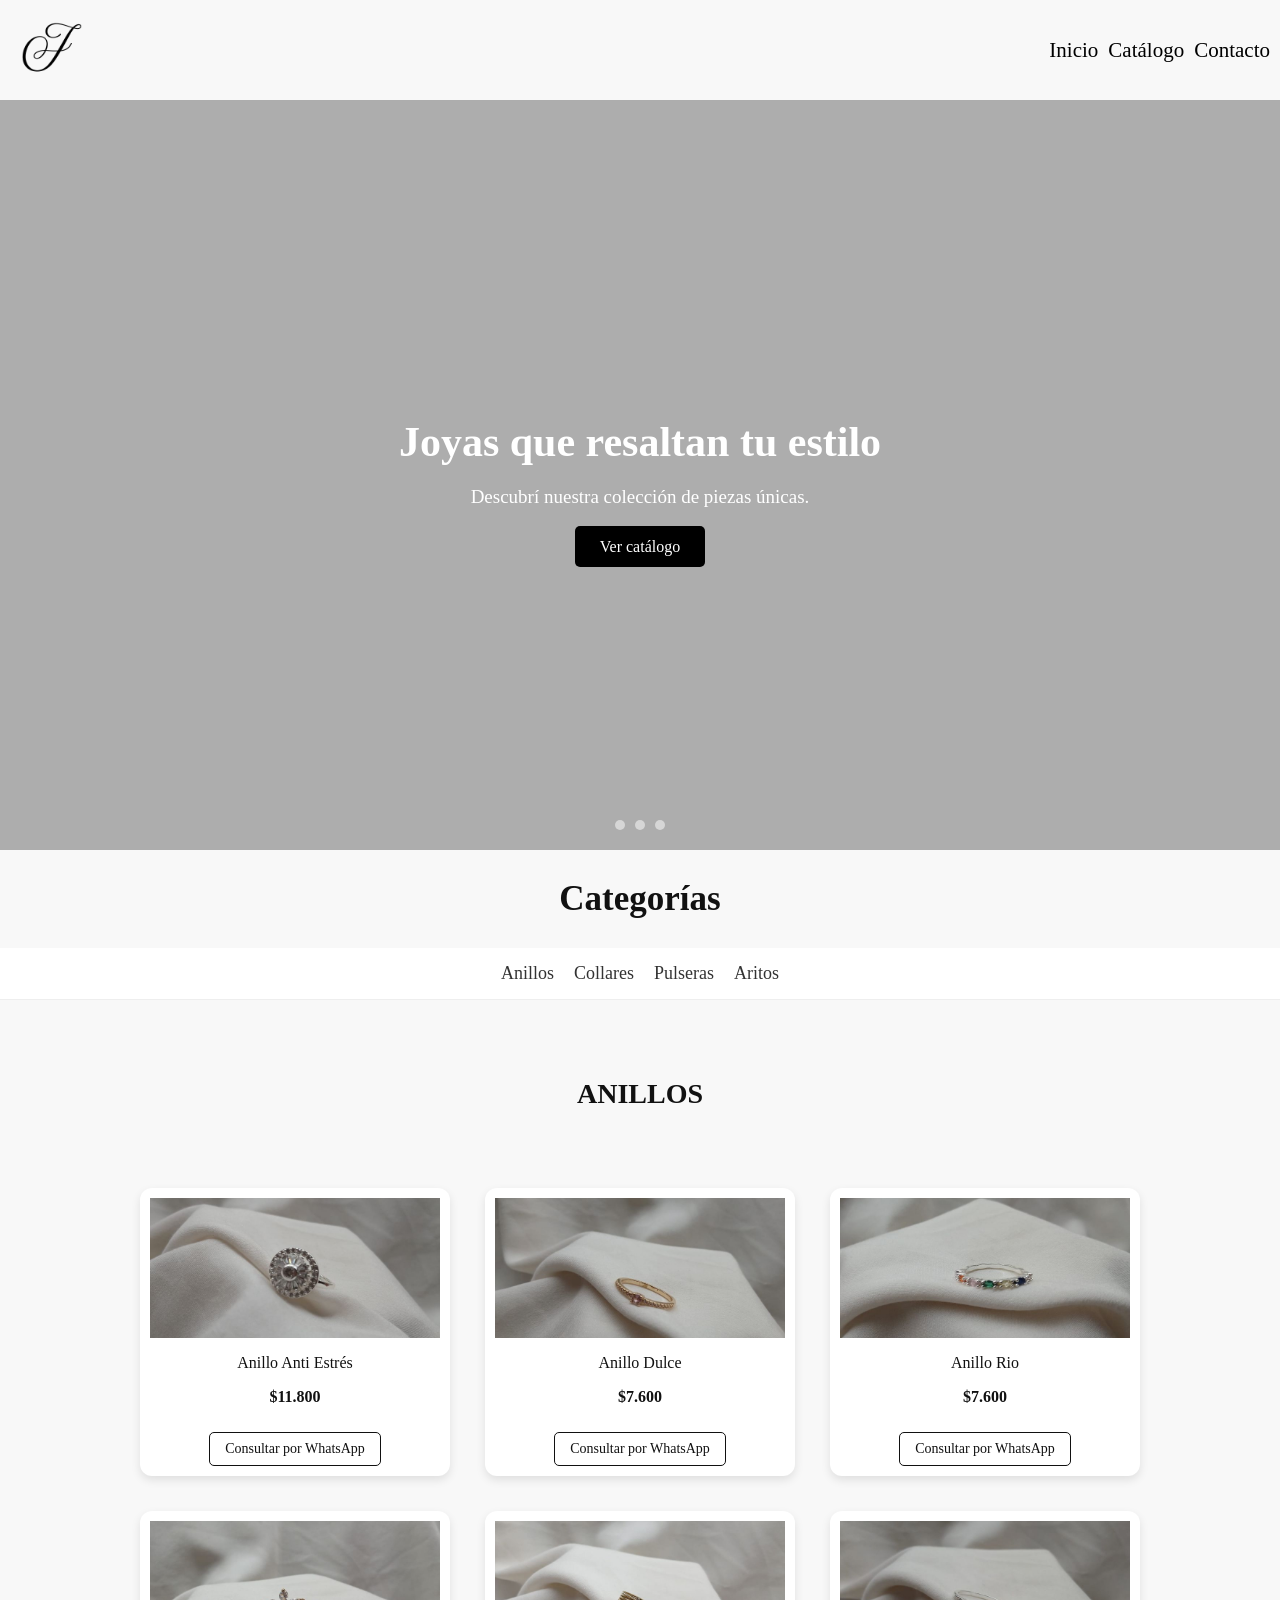
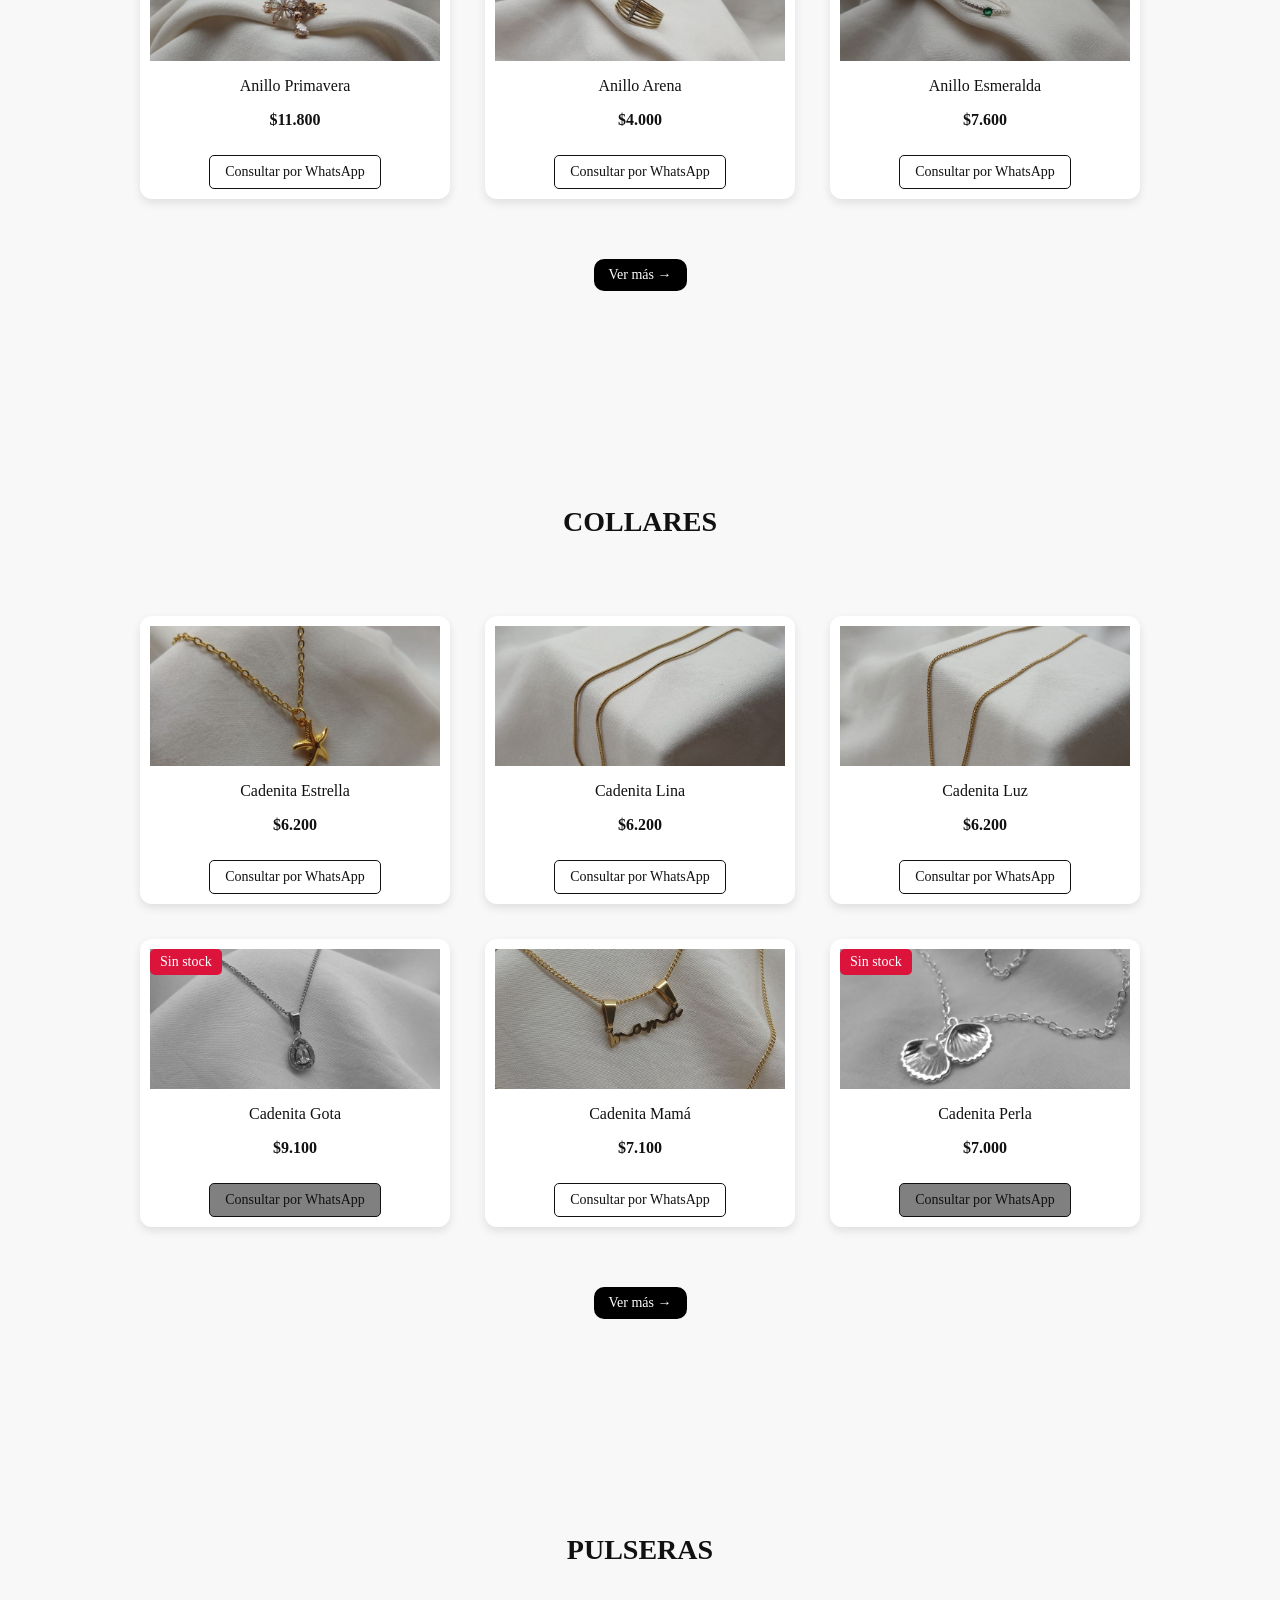
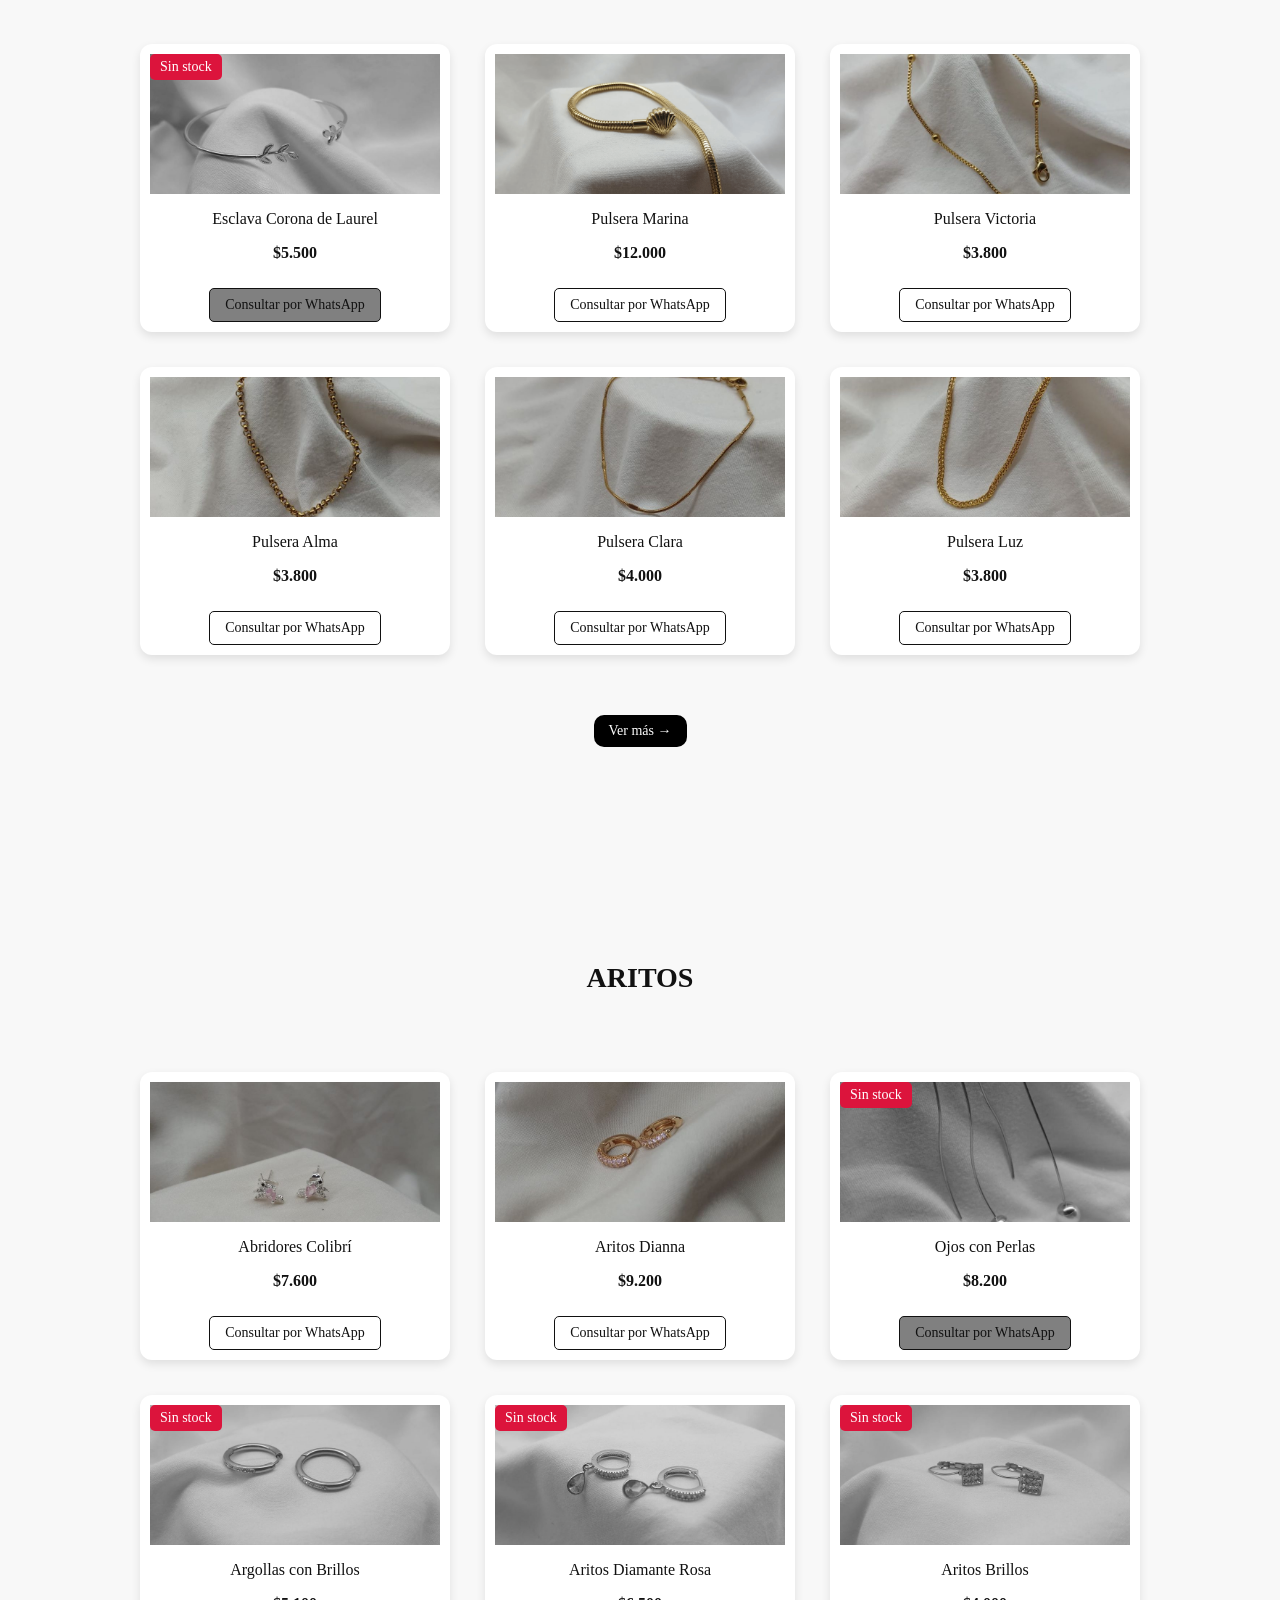
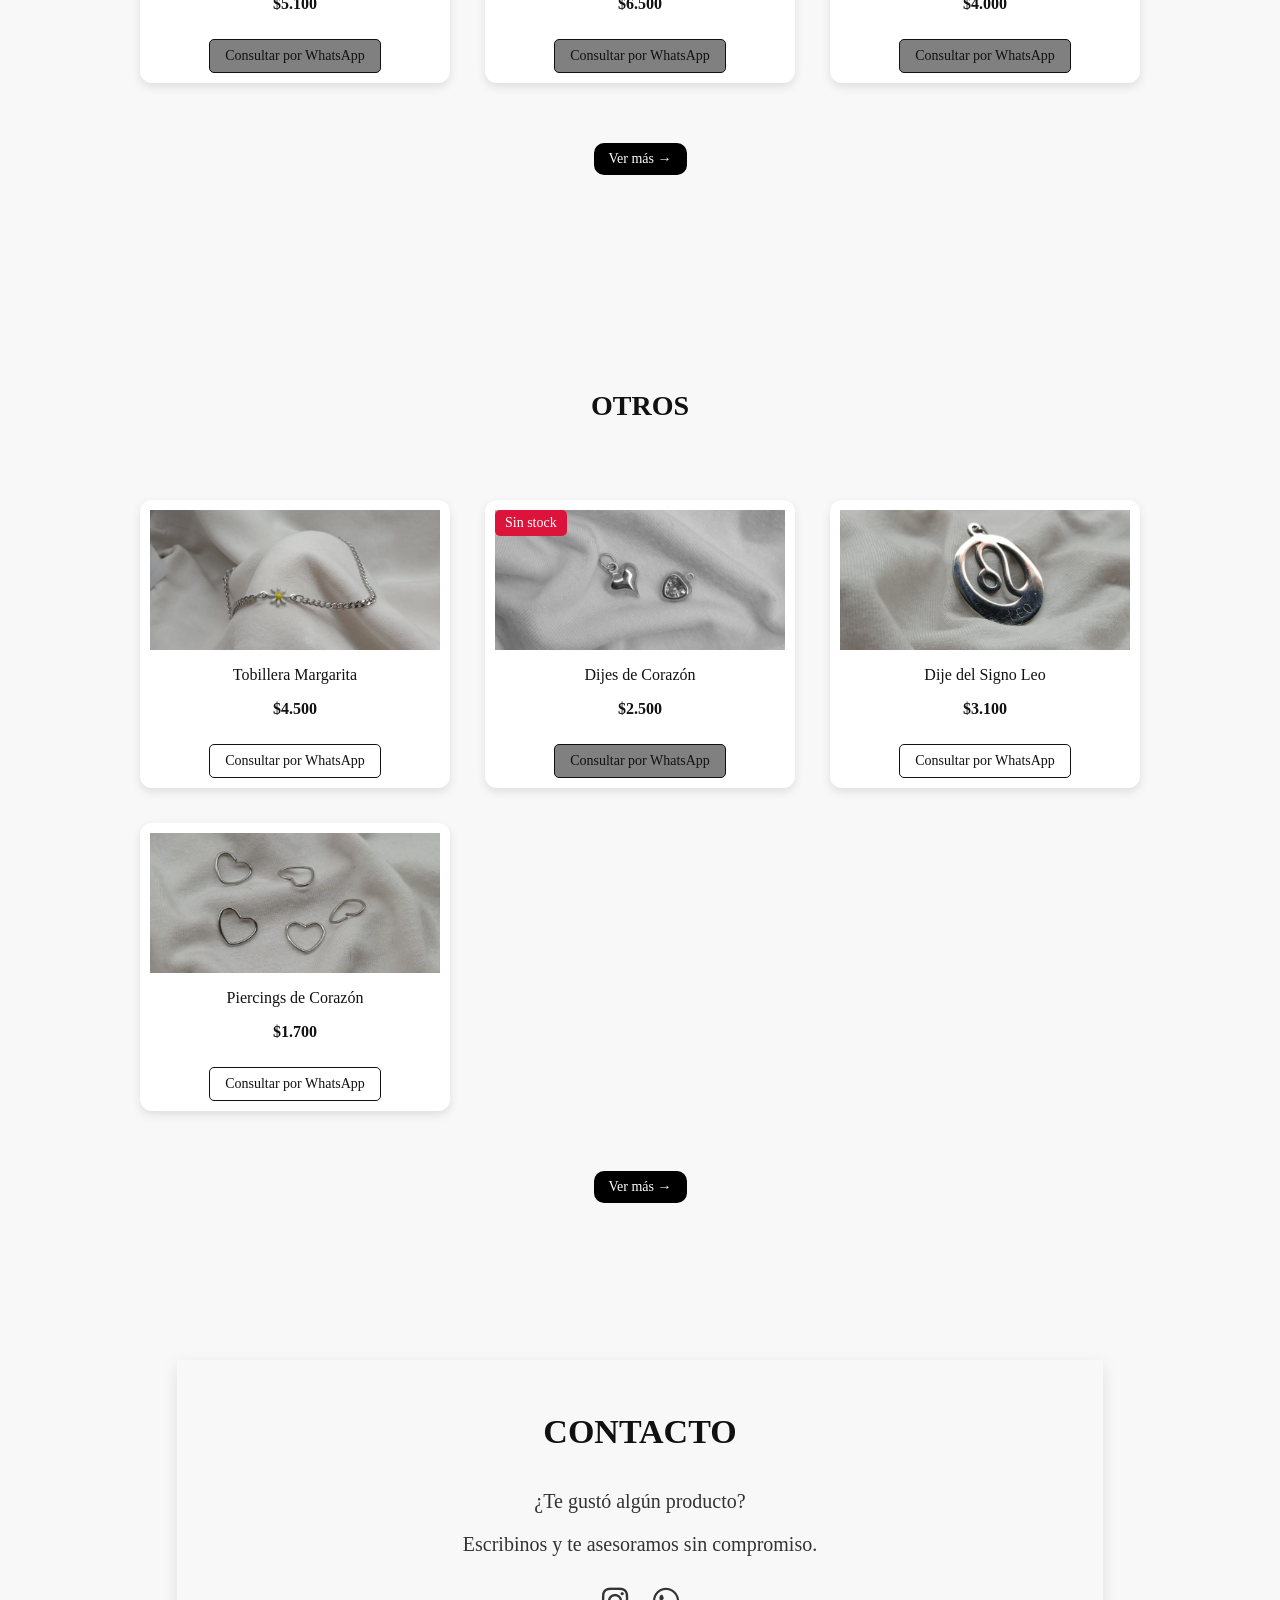
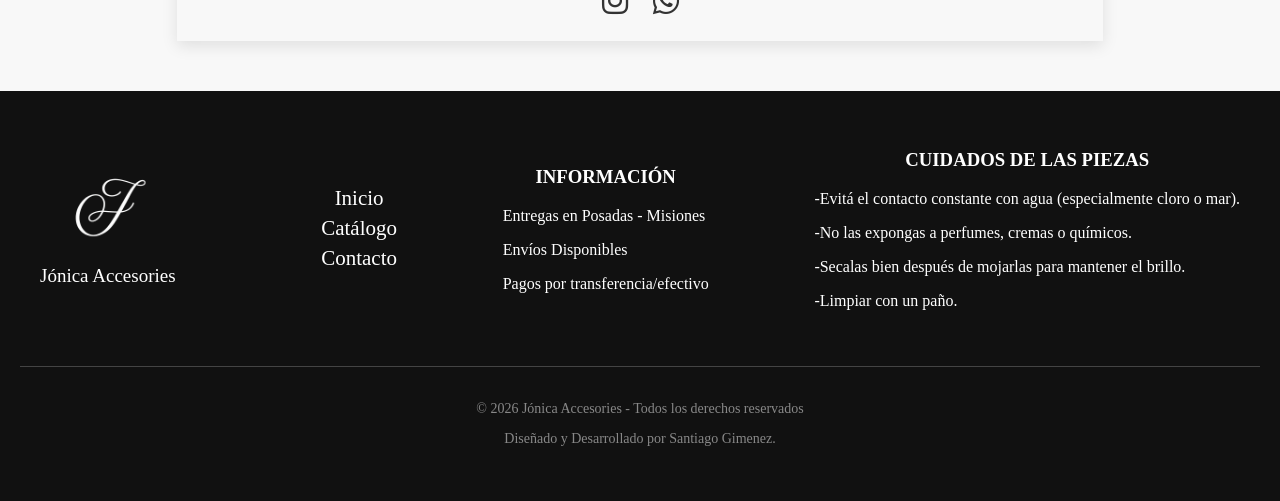
==== commit 048dfb9b: "fase 1" ====
--- a/index.html
+++ b/index.html
@@ -222,7 +222,7 @@
                         <p>Cadenita Gota</p>
                         <p>$9.100</p>
                     </div>
-                    <a href="https://wa.me/5493764586278?text=Hola%21%20Me%20encantó%20la%20Cadenita%20Gota%20¿c%C3%B3mo%20puedo%20hacer?"
+                    <a tabindex="-1" aria-disabled="true" href="https://wa.me/5493764586278?text=Hola%21%20Me%20encantó%20la%20Cadenita%20Gota%20¿c%C3%B3mo%20puedo%20hacer?"
                         class="gold">
                         Consultar por WhatsApp
                     </a>
@@ -250,7 +250,7 @@
                         <p>Cadenita Perla</p>
                         <p>$7.000</p>
                     </div>
-                    <a
+                    <a tabindex="-1" aria-disabled="true"
                         href="https://wa.me/5493764586278?text=Hola%21%20Me%20encantó%20la%20Cadenita%20Perla%20¿c%C3%B3mo%20puedo%20hacer?">
                         Consultar por WhatsApp
                     </a>
@@ -276,7 +276,7 @@
                         <p>Esclava Corona de Laurel</p>
                         <p>$5.500</p>
                     </div>
-                    <a href="https://wa.me/5493764586278?text=Hola%21%20Me%20encantó%20la%20Esclava%20Corona%20de%20Laurel%20¿c%C3%B3mo%20puedo%20hacer?"
+                    <a tabindex="-1" aria-disabled="true" href="https://wa.me/5493764586278?text=Hola%21%20Me%20encantó%20la%20Esclava%20Corona%20de%20Laurel%20¿c%C3%B3mo%20puedo%20hacer?"
                         class="gold">
                         Consultar por WhatsApp
                     </a>
@@ -401,7 +401,7 @@
                         <p>Ojos con Perlas</p>
                         <p>$8.200</p>
                     </div>
-                    <a href="https://wa.me/5493764586278?text=Hola%21%20Me%20encantaron%20los%20Ojos%20con%20Perlas%20¿c%C3%B3mo%20puedo%20hacer?"
+                    <a tabindex="-1" aria-disabled="true" href="https://wa.me/5493764586278?text=Hola%21%20Me%20encantaron%20los%20Ojos%20con%20Perlas%20¿c%C3%B3mo%20puedo%20hacer?"
                         class="gold">
                         Consultar por WhatsApp
                     </a>
@@ -415,7 +415,7 @@
                         <p>Argollas con Brillos</p>
                         <p>$5.100</p>
                     </div>
-                    <a
+                    <a tabindex="-1" aria-disabled="true"
                         href="https://wa.me/5493764586278?text=Hola%21%20Me%20encantaron%20las%20Argollas%20con%20Brillos%20¿c%C3%B3mo%20puedo%20hacer?">
                         Consultar por WhatsApp
                     </a>
@@ -429,7 +429,7 @@
                         <p>Aritos Diamante Rosa</p>
                         <p>$6.500</p>
                     </div>
-                    <a href="https://wa.me/5493764586278?text=Hola%21%20Me%20encantaron%20los%20Aritos%20Diamante%20Rosa%20¿c%C3%B3mo%20puedo%20hacer?"
+                    <a tabindex="-1" aria-disabled="true" href="https://wa.me/5493764586278?text=Hola%21%20Me%20encantaron%20los%20Aritos%20Diamante%20Rosa%20¿c%C3%B3mo%20puedo%20hacer?"
                         class="gold">
                         Consultar por WhatsApp
                     </a>
@@ -443,7 +443,7 @@
                         <p>Aritos Brillos</p>
                         <p>$4.000</p>
                     </div>
-                    <a
+                    <a tabindex="-1" aria-disabled="true"
                         href="https://wa.me/5493764586278?text=Hola%21%20Me%20encantaron%20los%20Aritos%20Brillos%20¿c%C3%B3mo%20puedo%20hacer?">
                         Consultar por WhatsApp
                     </a>
@@ -483,7 +483,7 @@
                         <p>Dijes de Corazón</p>
                         <p>$2.500</p>
                     </div>
-                    <a href="https://wa.me/5493764586278?text=Hola%21%20Me%20encantaron%20los%20Dijes%20de%20Corazón%20Dorados%20¿c%C3%B3mo%20puedo%20hacer?"
+                    <a tabindex="-1" aria-disabled="true" href="https://wa.me/5493764586278?text=Hola%21%20Me%20encantaron%20los%20Dijes%20de%20Corazón%20Dorados%20¿c%C3%B3mo%20puedo%20hacer?"
                         class="gold">
                         Consultar por WhatsApp
                     </a>
@@ -537,11 +537,11 @@
         </p>
         <div class="botones-contacto">
             <a href="https://www.instagram.com/_jonica.accesories?utm_source=ig_web_button_share_sheet&igsh=ZDNlZDc0MzIxNw=="
-                class="social-btn">
+                aria-label="Instagram" class="social-btn">
                 <i class="fa-brands fa-instagram"></i>
             </a>
 
-            <a href="https://wa.me/5493764586278" class="social-btn">
+            <a href="https://wa.me/5493764586278" class="social-btn" aria-label="WhatsApp">
                 <i class="fa-brands fa-whatsapp"></i>
             </a>
 
@@ -551,8 +551,6 @@
 
 
     </div>
-
-</body>
 
 <footer>
     <div id="footer-container">
@@ -565,13 +563,13 @@
         <nav id="footer-navbar">
             <ul>
                 <li><a href="#top">Inicio</a></li>
-                <li><a href="#catalogo.html">Catálogo</a></li>
+                <li><a href="catalogo.html">Catálogo</a></li>
                 <li><a href="#contacto">Contacto</a></li>
             </ul>
         </nav>
 
         <div class="footer-info">
-            <h3>INFORMACIÍN</h3>
+            <h3>INFORMACIÓN</h3>
             <div>
                 <p>Entregas en Posadas - Misiones</p>
                 <p>Envíos Disponibles</p>
@@ -605,5 +603,5 @@
 
 
 </footer>
-
+</body>
 </html>
--- a/style.css
+++ b/style.css
@@ -113,14 +113,17 @@
         overflow: hidden;
         opacity: 0;
         pointer-events: none;
-        transition: max-height 0.3s ease, opacity 0.2s ease;
+        visibility: hidden;
+        transition: max-height 0.3s ease, opacity 0.2s ease, visibility 0s linear 0.3s;
     }
 
     #navbar ul.is-open {
         max-height: 300px;
         opacity: 1;
         pointer-events: auto;
+        visibility: visible;
         padding: 10px 0;
+        transition: max-height 0.3s ease, opacity 0.2s ease, visibility 0s;
     }
 
     #navbar ul li {
@@ -456,6 +459,10 @@
    box-shadow:0 10px 20px rgba(0, 0, 0, 0.15);
 
 
+}
+
+.producto-info p {
+    overflow-wrap: break-word;
 }
 
 .producto-info p:first-child{
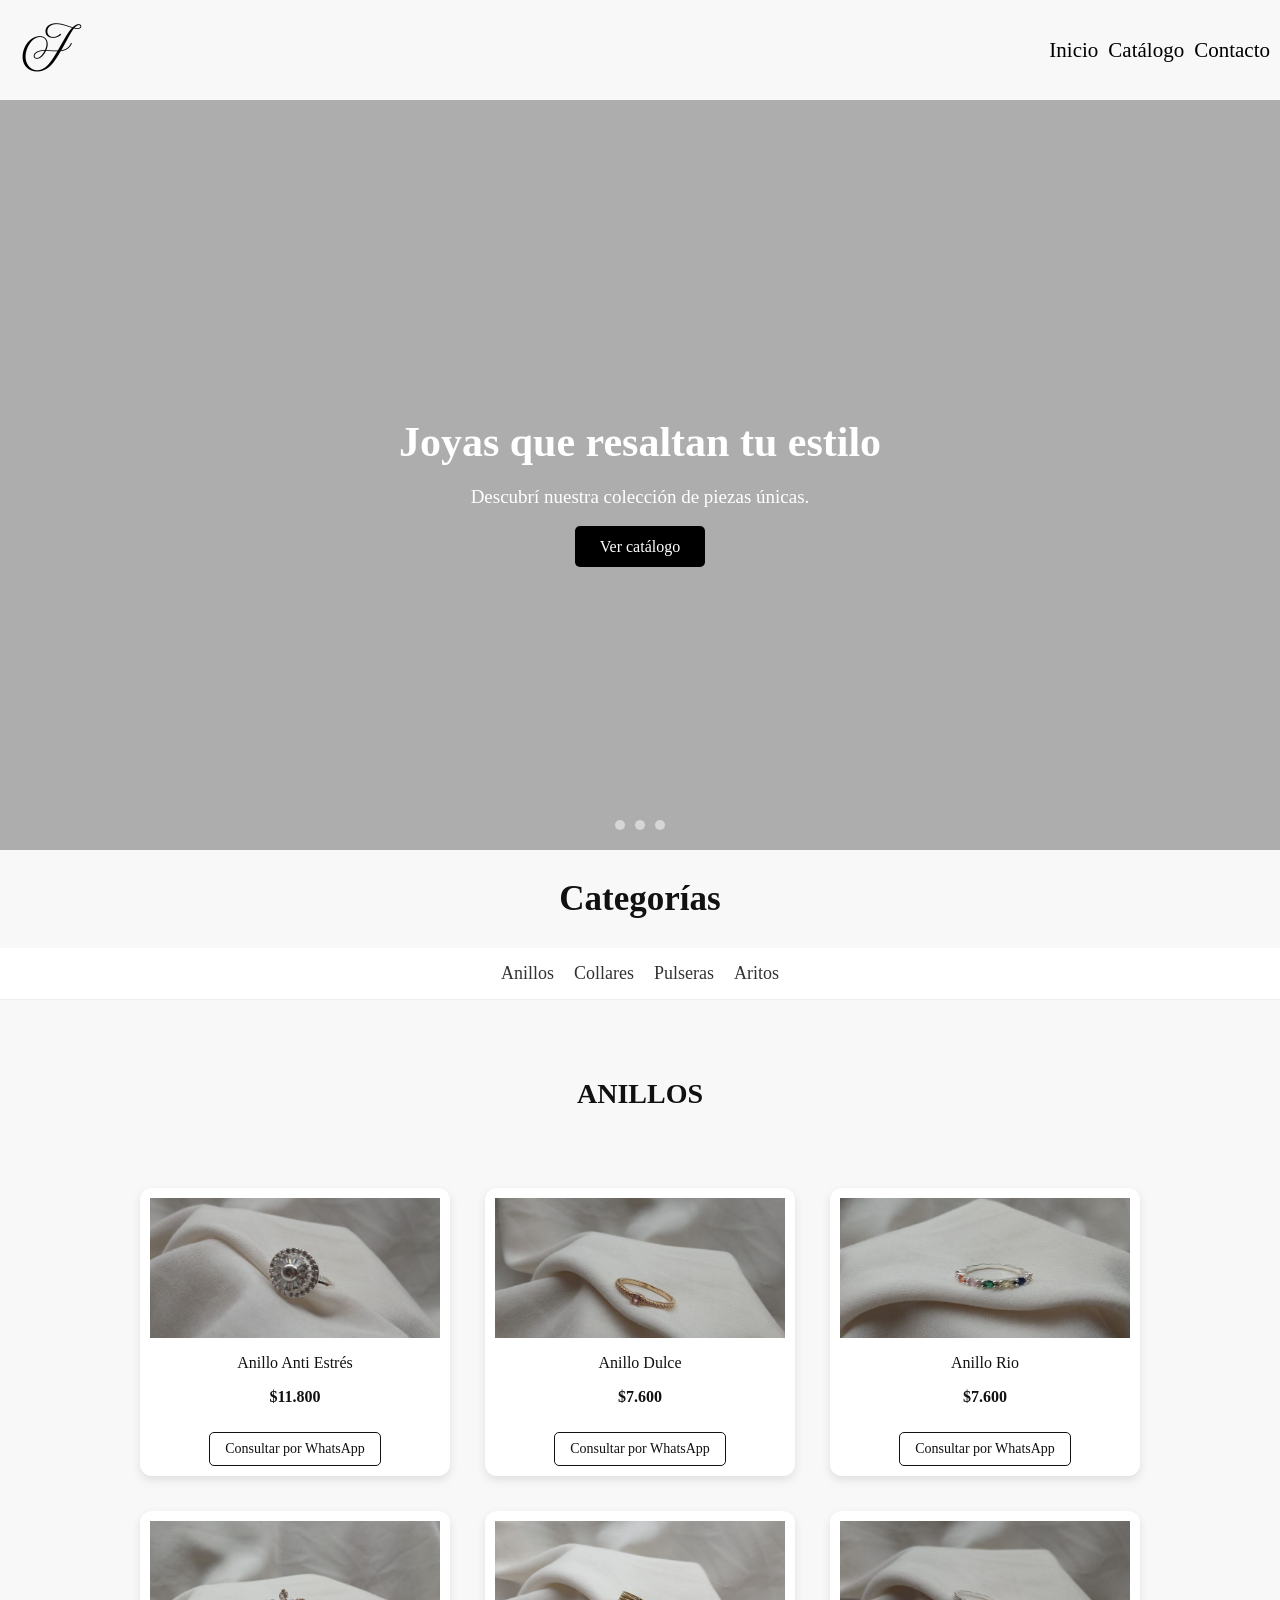
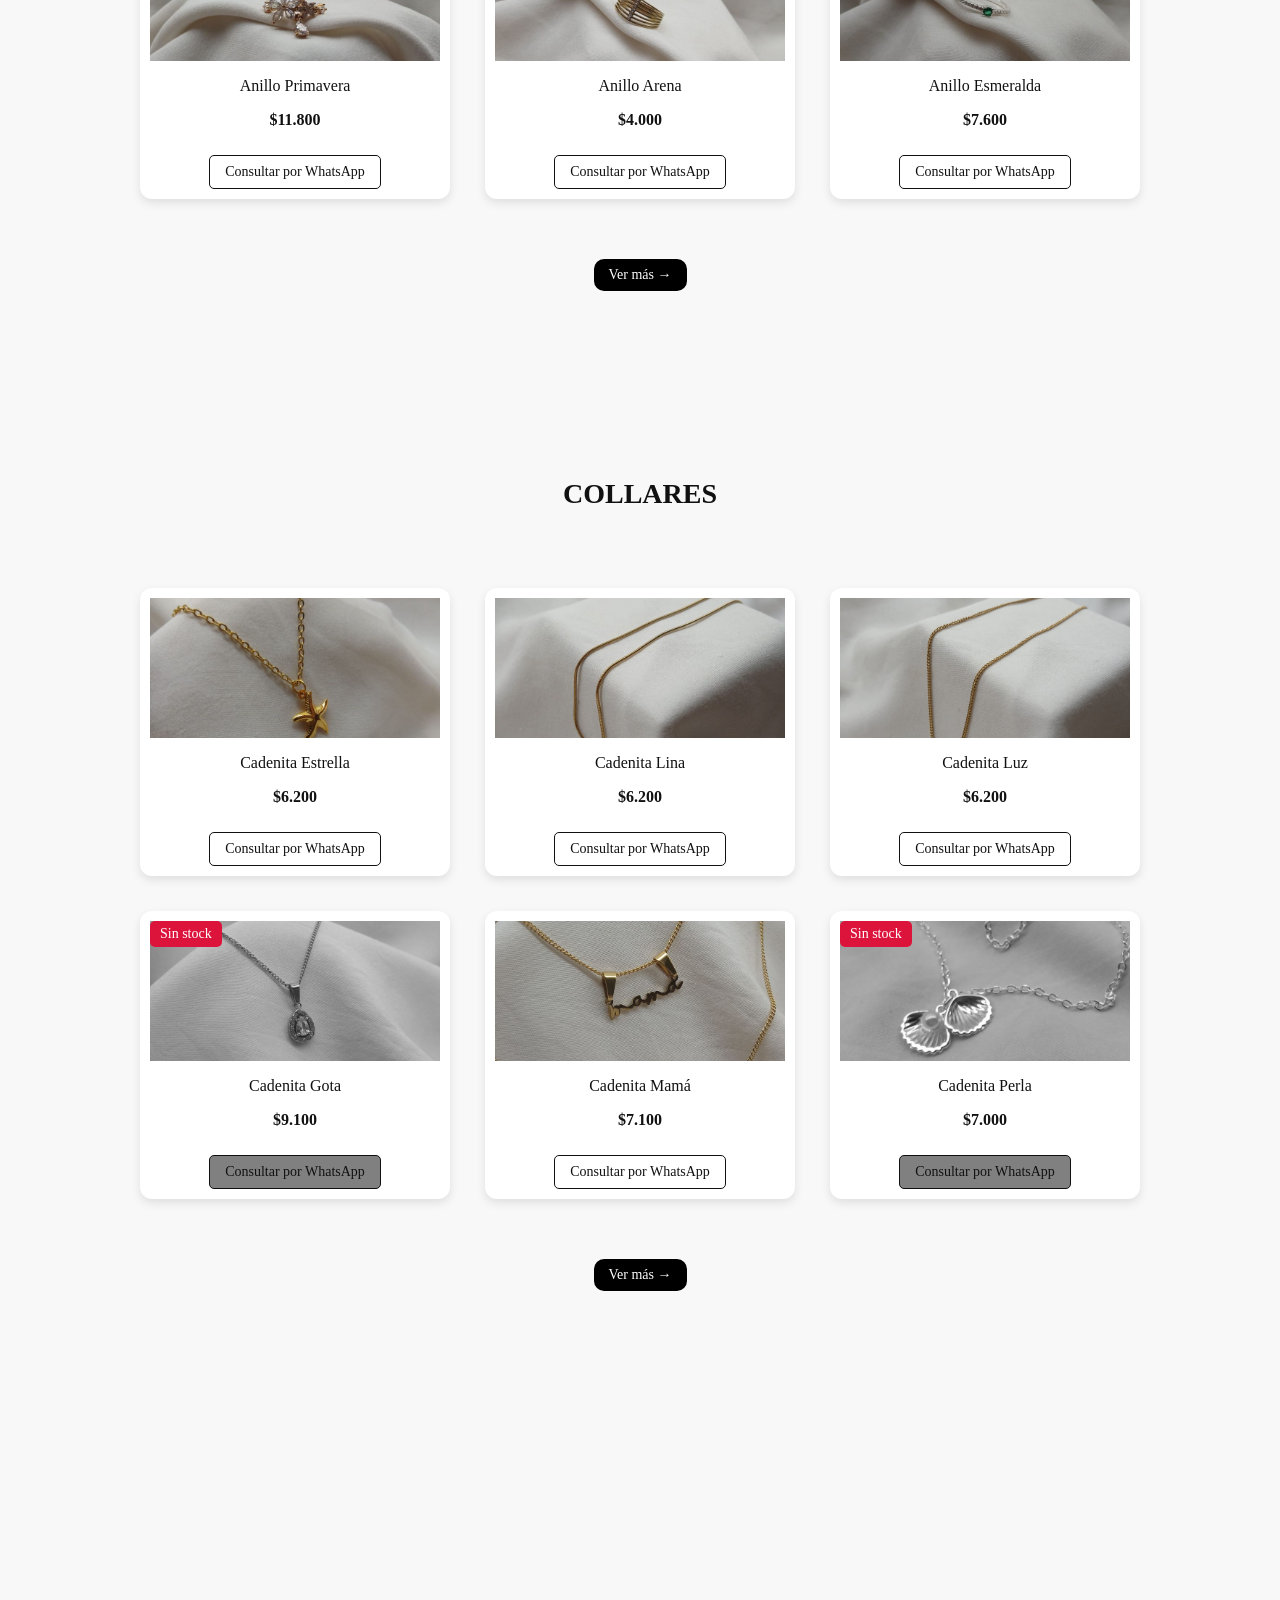
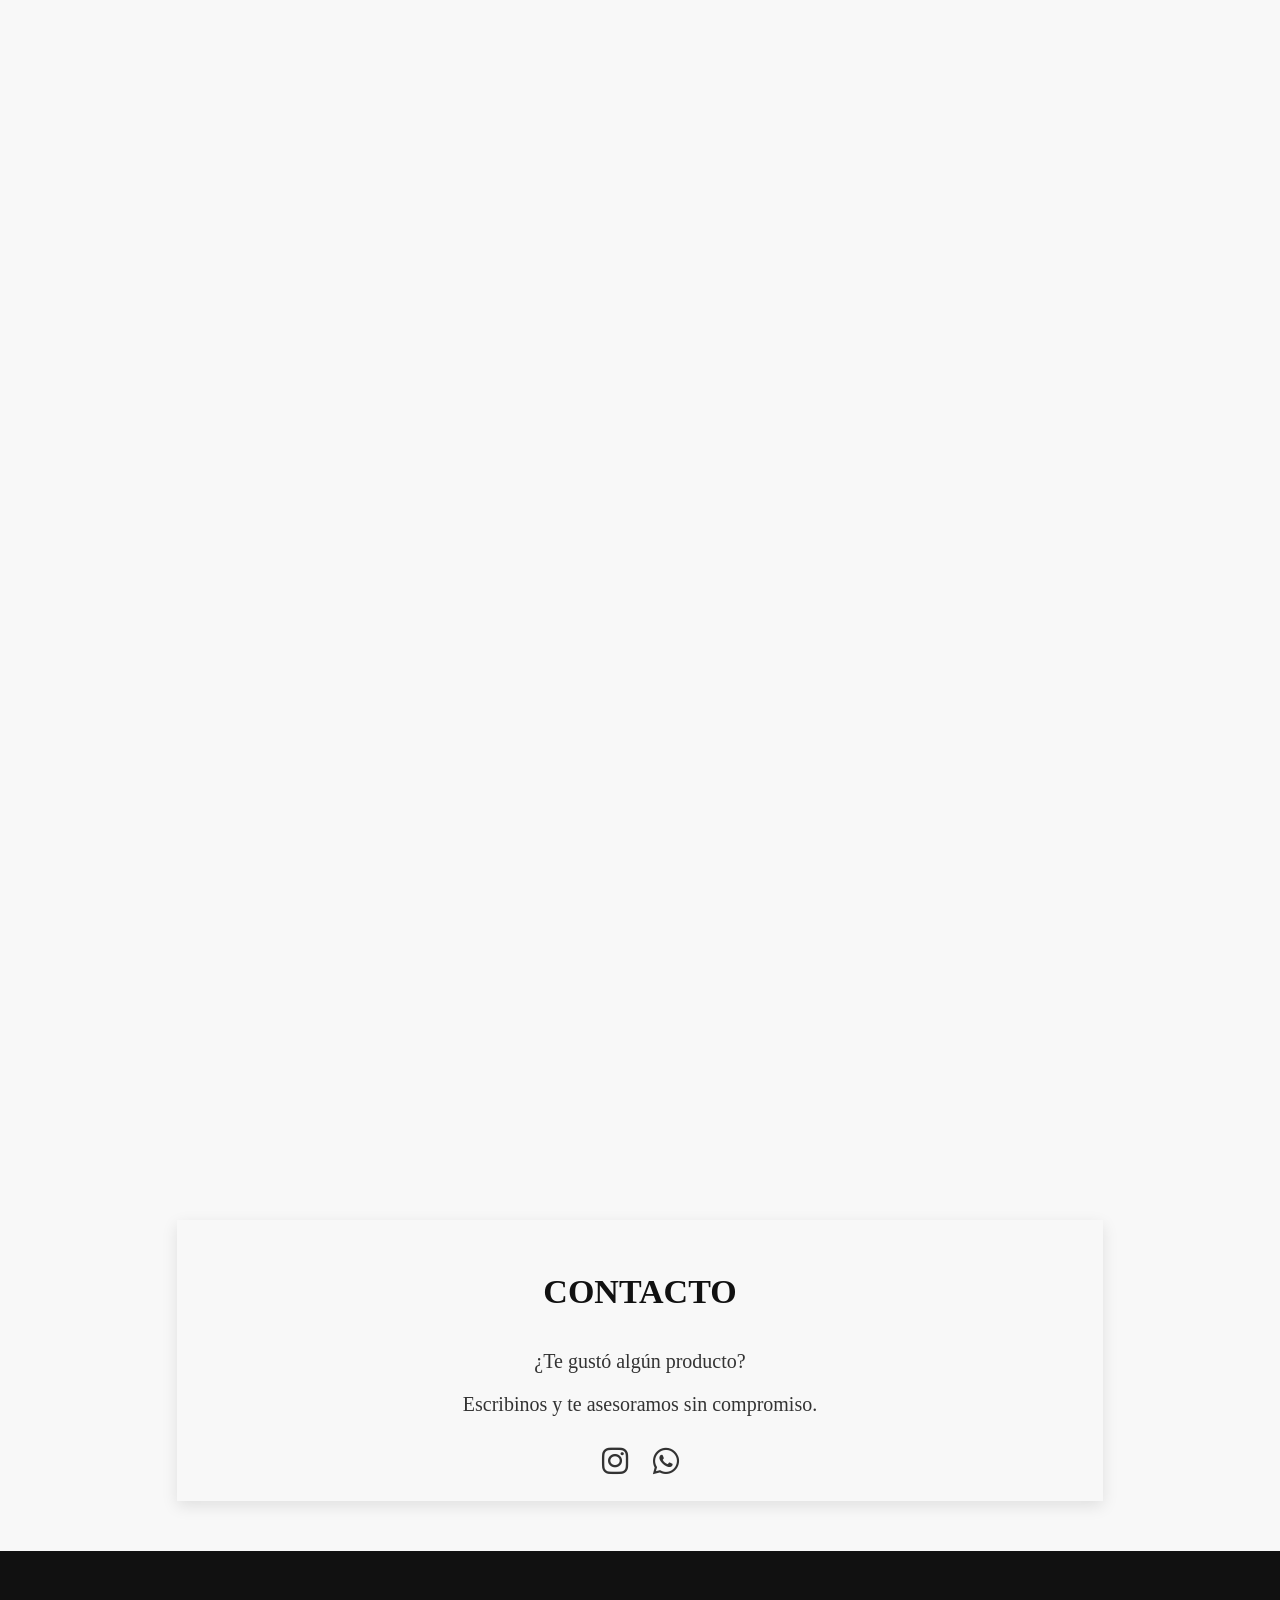
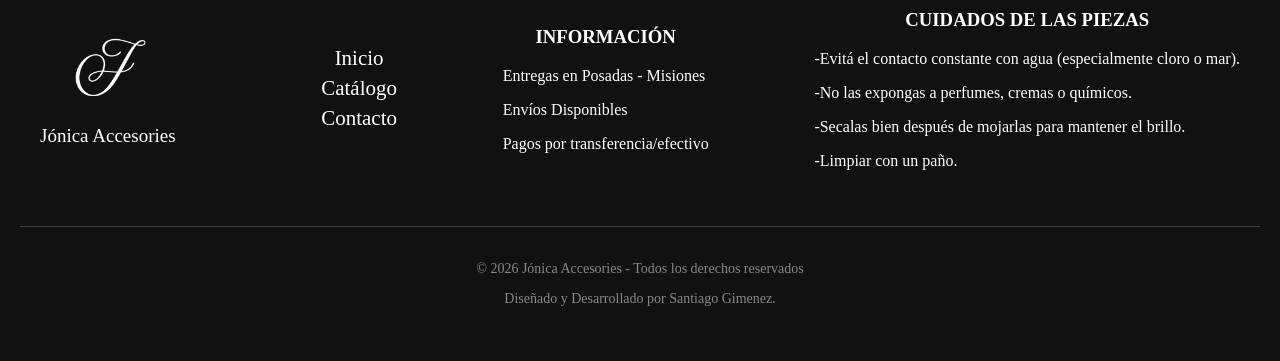
==== commit 554d09bf: "fase 3" ====
--- a/index.html
+++ b/index.html
@@ -12,7 +12,7 @@
     <meta property="og:locale" content="es_AR">
     <link rel="stylesheet" href="style.css">
     <link rel="stylesheet" href="https://cdnjs.cloudflare.com/ajax/libs/font-awesome/6.5.0/css/all.min.css">
-    <link rel="shortcut icon" href="media/Letra caligráfica _J_ elegante.png" type="image/x-icon">
+    <link rel="shortcut icon" href="media/Letra caligráfica _J_ elegante 400.png" type="image/x-icon">
     <script src="script.js" defer></script>
     <title>Jónica Accesories</title>
 </head>
@@ -20,7 +20,7 @@
 
 <body>
     <header>
-        <img src="media/Letra caligráfica _J_ elegante.png" alt="Jónica">
+        <img src="media/Letra caligráfica _J_ elegante 400.png" alt="Jónica">
         <nav id="navbar">
             <button type="button" class="menu-toggle" aria-label="Abrir menú" aria-expanded="false" aria-controls="menu-principal">
                 <span></span>
@@ -122,7 +122,7 @@
                 </div>
 
                 <div class="productos-card autoShow">
-                    <img src="media/anillo primavera.jpg" alt="Anillo Primavera">
+                    <img loading="lazy" decoding="async" src="media/anillo primavera.jpg" alt="Anillo Primavera">
                     <div class="producto-info">
                         <p>Anillo Primavera</p>
                         <p>$11.800</p>
@@ -136,7 +136,7 @@
                 </div>
 
                 <div class="productos-card autoShow">
-                    <img src="media/anillo arena.jpg" alt="Anillo Arena">
+                    <img loading="lazy" decoding="async" src="media/anillo arena.jpg" alt="Anillo Arena">
                     <div class="producto-info">
                         <p>Anillo Arena</p>
                         <p>$4.000</p>
@@ -150,7 +150,7 @@
                 </div>
 
                 <div class="productos-card autoShow">
-                    <img src="media/anillo esmeralda.jpg" alt="Anillo Esmeralda">
+                    <img loading="lazy" decoding="async" src="media/anillo esmeralda.jpg" alt="Anillo Esmeralda">
                     <div class="producto-info">
                         <p>Anillo Esmeralda</p>
                         <p>$7.600</p>
@@ -175,7 +175,7 @@
 
 
                 <div class="productos-card autoShow">
-                    <img src="media/cadenita estrella.jpg" alt="Cadenita Estrella">
+                    <img loading="lazy" decoding="async" src="media/cadenita estrella.jpg" alt="Cadenita Estrella">
                     <div class="producto-info">
                         <p>Cadenita Estrella</p>
                         <p>$6.200</p>
@@ -189,7 +189,7 @@
                 </div>
 
                 <div class="productos-card autoShow">
-                    <img src="media/cadenita lina.jpg" alt="Cadenita Lina">
+                    <img loading="lazy" decoding="async" src="media/cadenita lina.jpg" alt="Cadenita Lina">
                     <div class="producto-info">
                         <p>Cadenita Lina</p>
                         <p>$6.200</p>
@@ -203,7 +203,7 @@
                 </div>
 
                 <div class="productos-card autoShow">
-                    <img src="media/cadenita luz.png" alt="Cadenita Luz">
+                    <img loading="lazy" decoding="async" src="media/cadenita luz.png" alt="Cadenita Luz">
                     <div class="producto-info">
                         <p>Cadenita Luz</p>
                         <p>$6.200</p>
@@ -217,7 +217,7 @@
                 </div>
 
                 <div class="productos-card autoShow sin-stock">
-                    <img src="media/cadenita gota.jpg" alt="Cadenita Gota">
+                    <img loading="lazy" decoding="async" src="media/cadenita gota.jpg" alt="Cadenita Gota">
                     <div class="producto-info">
                         <p>Cadenita Gota</p>
                         <p>$9.100</p>
@@ -231,7 +231,7 @@
                 </div>
 
                 <div class="productos-card autoShow">
-                    <img src="media/cadenita mama.jpg" alt="Cadenita Mamá">
+                    <img loading="lazy" decoding="async" src="media/cadenita mama.jpg" alt="Cadenita Mamá">
                     <div class="producto-info">
                         <p>Cadenita Mamá</p>
                         <p>$7.100</p>
@@ -245,7 +245,7 @@
                 </div>
 
                 <div class="productos-card autoShow sin-stock">
-                    <img src="media/cadenita perla.jpg" alt="Cadenita Perla">
+                    <img loading="lazy" decoding="async" src="media/cadenita perla.jpg" alt="Cadenita Perla">
                     <div class="producto-info">
                         <p>Cadenita Perla</p>
                         <p>$7.000</p>
@@ -271,7 +271,7 @@
 
 
                 <div class="productos-card autoShow sin-stock">
-                    <img src="media/Esclava Corona de Laurel.jpg" alt="Esclava Corona de Laurel">
+                    <img loading="lazy" decoding="async" src="media/Esclava Corona de Laurel.jpg" alt="Esclava Corona de Laurel">
                     <div class="producto-info">
                         <p>Esclava Corona de Laurel</p>
                         <p>$5.500</p>
@@ -285,7 +285,7 @@
                 </div>
 
                 <div class="productos-card autoShow">
-                    <img src="media/pulsera marina.png" alt="Pulsera Marina">
+                    <img loading="lazy" decoding="async" src="media/pulsera marina.png" alt="Pulsera Marina">
                     <div class="producto-info">
                         <p>Pulsera Marina</p>
                         <p>$12.000</p>
@@ -299,7 +299,7 @@
                 </div>
 
                 <div class="productos-card autoShow">
-                    <img src="media/pulsera-victoria-dorada.jpg" alt="Pulsera Victoria">
+                    <img loading="lazy" decoding="async" src="media/pulsera-victoria-dorada.jpg" alt="Pulsera Victoria">
                     <div class="producto-info">
                         <p>Pulsera Victoria</p>
                         <p>$3.800</p>
@@ -313,7 +313,7 @@
                 </div>
 
                 <div class="productos-card autoShow">
-                    <img src="media/pulsera-alma-dorada.jpg" alt="Pulsera Alma">
+                    <img loading="lazy" decoding="async" src="media/pulsera-alma-dorada.jpg" alt="Pulsera Alma">
                     <div class="producto-info">
                         <p>Pulsera Alma</p>
                         <p>$3.800</p>
@@ -327,7 +327,7 @@
                 </div>
 
                 <div class="productos-card autoShow">
-                    <img src="media/pulsera-clara-dorada.jpg" alt="Pulsera Clara">
+                    <img loading="lazy" decoding="async" src="media/pulsera-clara-dorada.jpg" alt="Pulsera Clara">
                     <div class="producto-info">
                         <p>Pulsera Clara</p>
                         <p>$4.000</p>
@@ -341,7 +341,7 @@
                 </div>
 
                 <div class="productos-card autoShow">
-                    <img src="media/pulsera-luz-dorada.jpg" alt="Pulsera Luz">
+                    <img loading="lazy" decoding="async" src="media/pulsera-luz-dorada.jpg" alt="Pulsera Luz">
                     <div class="producto-info">
                         <p>Pulsera Luz</p>
                         <p>$3.800</p>
@@ -366,7 +366,7 @@
             <div class="productos-grid">
 
                 <div class="productos-card autoShow">
-                    <img src="media/abridores colibri.jpg" alt="Abridores Colibrí">
+                    <img loading="lazy" decoding="async" src="media/abridores colibri.jpg" alt="Abridores Colibrí">
                     <div class="producto-info">
                         <p>Abridores Colibrí</p>
                         <p>$7.600</p>
@@ -382,7 +382,7 @@
 
 
                 <div class="productos-card autoShow">
-                    <img src="media/aros dianna.jpg" alt="Aritos Dianna">
+                    <img loading="lazy" decoding="async" src="media/aros dianna.jpg" alt="Aritos Dianna">
                     <div class="producto-info">
                         <p>Aritos Dianna</p>
                         <p>$9.200</p>
@@ -396,7 +396,7 @@
                 </div>
 
                 <div class="productos-card autoShow sin-stock">
-                    <img src="media/aros-perlas-dorados.jpg" alt="Aros con Perlas Dorados">
+                    <img loading="lazy" decoding="async" src="media/aros-perlas-dorados.jpg" alt="Aros con Perlas Dorados">
                     <div class="producto-info">
                         <p>Ojos con Perlas</p>
                         <p>$8.200</p>
@@ -410,7 +410,7 @@
                 </div>
 
                 <div class="productos-card autoShow sin-stock">
-                    <img src="media/argolla con brillos.jpg" alt="Argollas con Brillos">
+                    <img loading="lazy" decoding="async" src="media/argolla con brillos.jpg" alt="Argollas con Brillos">
                     <div class="producto-info">
                         <p>Argollas con Brillos</p>
                         <p>$5.100</p>
@@ -424,7 +424,7 @@
                 </div>
 
                 <div class="productos-card autoShow sin-stock">
-                    <img src="media/Aritos Diamante Rosa.jpg" alt="Aritos Diamante Rosa">
+                    <img loading="lazy" decoding="async" src="media/Aritos Diamante Rosa.jpg" alt="Aritos Diamante Rosa">
                     <div class="producto-info">
                         <p>Aritos Diamante Rosa</p>
                         <p>$6.500</p>
@@ -438,7 +438,7 @@
                 </div>
 
                 <div class="productos-card autoShow sin-stock">
-                    <img src="media/aros cuadrados con brillos.jpg" alt="Aritos Brillos">
+                    <img loading="lazy" decoding="async" src="media/aros cuadrados con brillos.jpg" alt="Aritos Brillos">
                     <div class="producto-info">
                         <p>Aritos Brillos</p>
                         <p>$4.000</p>
@@ -463,7 +463,7 @@
             <div class="productos-grid">
 
                 <div class="productos-card autoShow">
-                    <img src="media/Tobillera Margarita.jpg" alt="Tobillera Margarita">
+                    <img loading="lazy" decoding="async" src="media/Tobillera Margarita.jpg" alt="Tobillera Margarita">
                     <div class="producto-info">
                         <p>Tobillera Margarita</p>
                         <p>$4.500</p>
@@ -478,7 +478,7 @@
 
 
                 <div class="productos-card autoShow sin-stock">
-                    <img src="media/dijes corazon.jpg" alt="Dijes de Corazón">
+                    <img loading="lazy" decoding="async" src="media/dijes corazon.jpg" alt="Dijes de Corazón">
                     <div class="producto-info">
                         <p>Dijes de Corazón</p>
                         <p>$2.500</p>
@@ -494,7 +494,7 @@
 
 
                 <div class="productos-card autoShow">
-                    <img src="media/dije-signo-leo.jpg" alt="Dije del Signo Leo">
+                    <img loading="lazy" decoding="async" src="media/dije-signo-leo.jpg" alt="Dije del Signo Leo">
                     <div class="producto-info">
                         <p>Dije del Signo Leo</p>
                         <p>$3.100</p>
@@ -508,7 +508,7 @@
                 </div>
 
                 <div class="productos-card autoShow">
-                    <img src="media/piercings-corazon.jpg" alt="Piercings de Corazón">
+                    <img loading="lazy" decoding="async" src="media/piercings-corazon.jpg" alt="Piercings de Corazón">
                     <div class="producto-info">
                         <p>Piercings de Corazón</p>
                         <p>$1.700</p>
@@ -556,7 +556,7 @@
     <div id="footer-container">
 
         <div id="footer-marca">
-            <img src="media/Letra _F_ caligráfica elegante.png" alt="logo de la Marca" width="120px">
+            <img loading="lazy" decoding="async" src="media/Letra _F_ caligráfica elegante 400.png" alt="logo de la Marca" width="120px">
             <p>Jónica Accesories</p>
         </div>
 
--- a/style.css
+++ b/style.css
@@ -2,13 +2,12 @@
     scroll-behavior: smooth;
 }
 
-#inicio,
 #categorias,
 #anillos-section,
 #collares-section,
 #pulseras-section,
 #aros-section{
-    scroll-margin-top: 110px;
+    scroll-margin-top: 160px;
 }
 #contacto{
     scroll-margin-top: 160px;
@@ -109,21 +108,21 @@
         background-color: #f8f8f8;
         box-shadow: 0 8px 12px rgba(0, 0, 0, 0.08);
 
-        max-height: 0;
-        overflow: hidden;
+        /* Fase 3 (optimize): sin animación de layout (max-height) */
         opacity: 0;
         pointer-events: none;
         visibility: hidden;
-        transition: max-height 0.3s ease, opacity 0.2s ease, visibility 0s linear 0.3s;
+        transform: translateY(-8px);
+        transition: opacity 0.2s ease, transform 0.2s ease, visibility 0s linear 0.2s;
     }
 
     #navbar ul.is-open {
-        max-height: 300px;
         opacity: 1;
         pointer-events: auto;
         visibility: visible;
         padding: 10px 0;
-        transition: max-height 0.3s ease, opacity 0.2s ease, visibility 0s;
+        transform: translateY(0);
+        transition: opacity 0.2s ease, transform 0.2s ease, visibility 0s;
     }
 
     #navbar ul li {
@@ -582,6 +581,14 @@
 .categoria {
     text-align: center;
     min-height: 1000px;
+
+    /* Fase 3 (optimize): renderizar solo las secciones cercanas al viewport */
+    content-visibility: auto;
+    contain-intrinsic-size: auto 1213px;
+}
+
+.categoria:not([id]) {
+    contain-intrinsic-size: auto 1000px;
 }
 
 .btn-ver-mas {
@@ -769,4 +776,66 @@
         opacity: 1;
         transform: translateY(0) scale(1);
     }
+}
+
+/* Fase 2 (adapt): areas tactiles >=44px sin cambio visual */
+.categorias-nav a::before {
+    content: "";
+    position: absolute;
+    top: -14px;
+    right: 0;
+    bottom: -14px;
+    left: 0;
+}
+
+.menu-toggle {
+    position: relative;
+}
+
+.menu-toggle::after {
+    content: "";
+    position: absolute;
+    top: -12px;
+    right: -8px;
+    bottom: -12px;
+    left: -8px;
+}
+
+.btn {
+    position: relative;
+}
+
+.btn::after {
+    content: "";
+    position: absolute;
+    top: -6px;
+    right: -8px;
+    bottom: -6px;
+    left: -8px;
+}
+
+.productos-card a {
+    position: relative;
+}
+
+.productos-card a::after {
+    content: "";
+    position: absolute;
+    top: -6px;
+    right: -8px;
+    bottom: -6px;
+    left: -8px;
+}
+
+.btn-ver-mas {
+    position: relative;
+}
+
+.btn-ver-mas::after {
+    content: "";
+    position: absolute;
+    top: -6px;
+    right: -8px;
+    bottom: -6px;
+    left: -8px;
 }
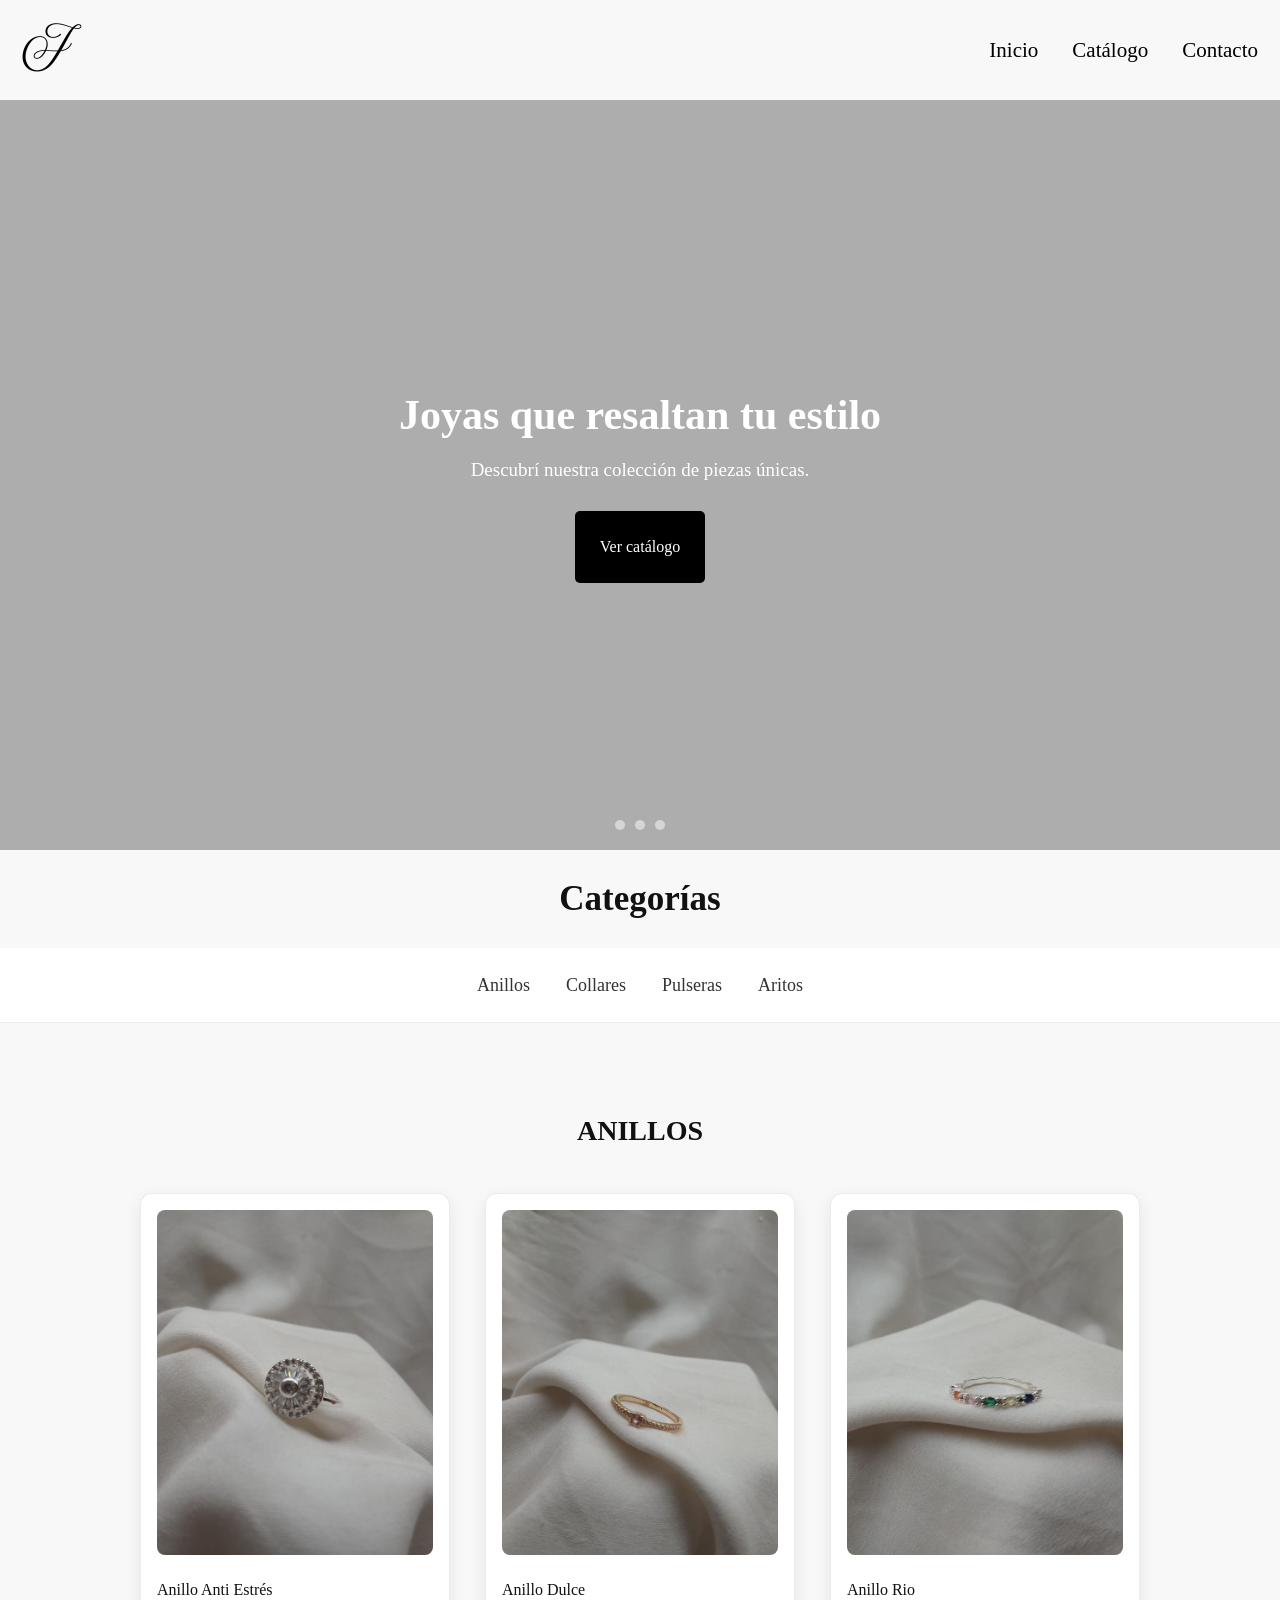
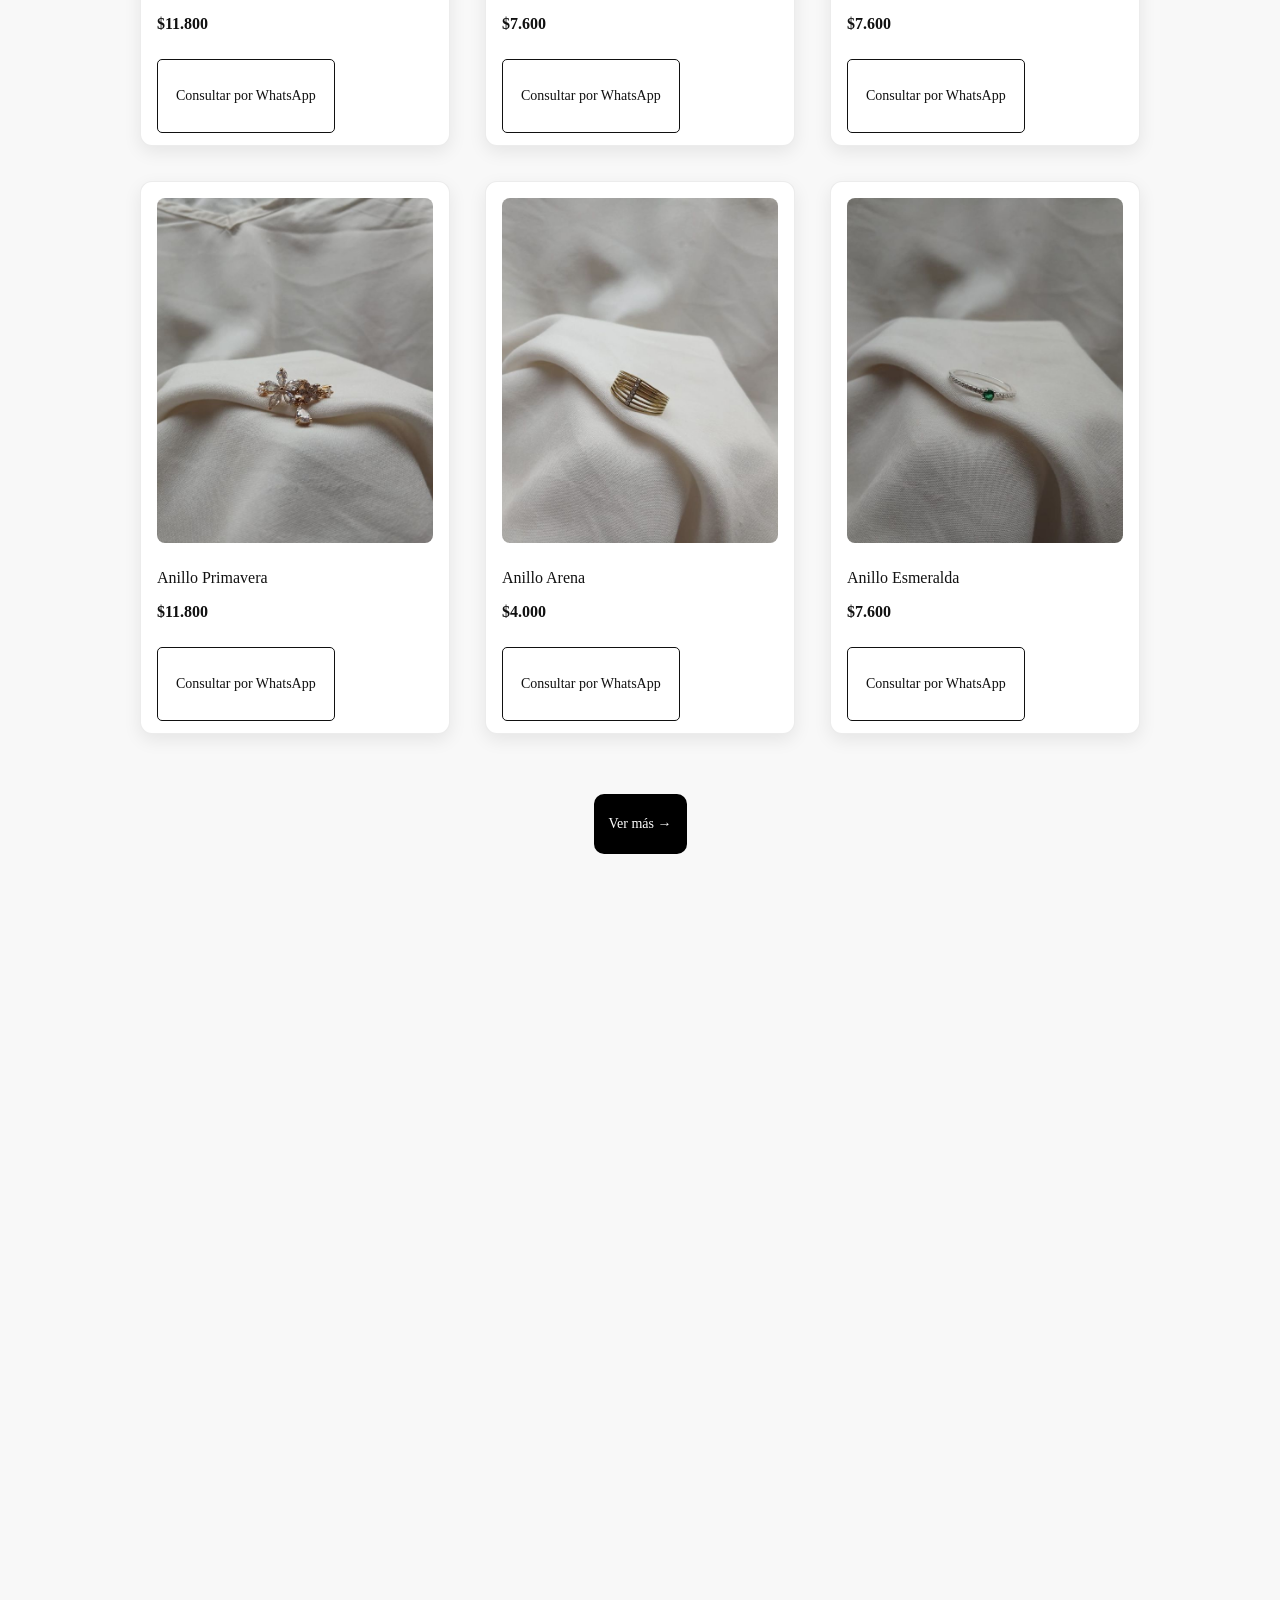
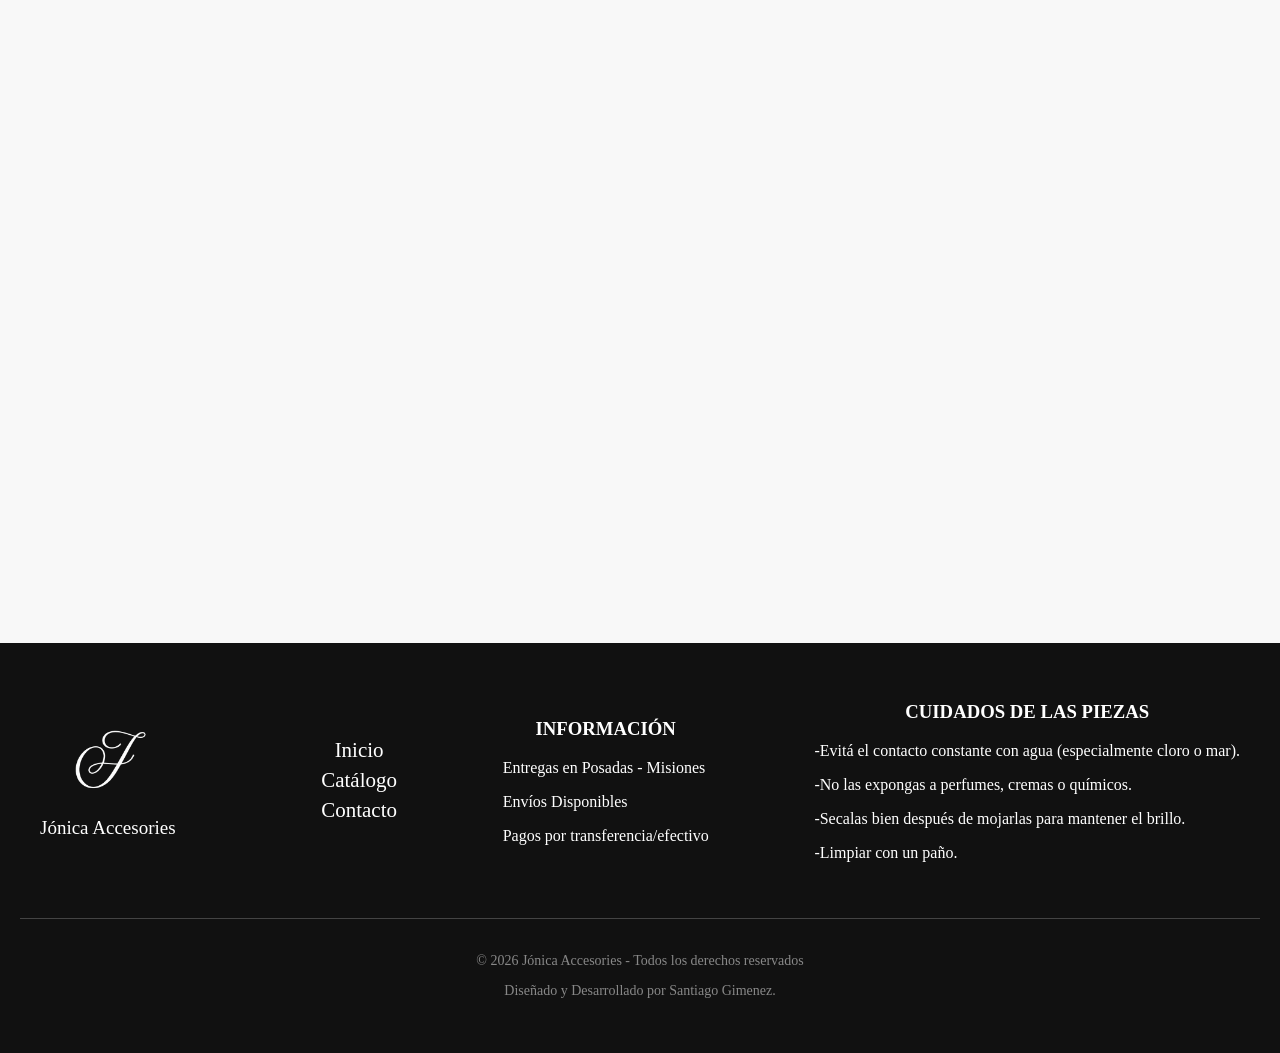
==== commit 0693c804: "animaciones: aparicion al scroll, header compacto y respeto por reduced-motion - Nuevo animaciones.j" ====
--- a/index.html
+++ b/index.html
@@ -14,6 +14,7 @@
     <link rel="stylesheet" href="https://cdnjs.cloudflare.com/ajax/libs/font-awesome/6.5.0/css/all.min.css">
     <link rel="shortcut icon" href="media/Letra caligráfica _J_ elegante 400.png" type="image/x-icon">
     <script src="script.js" defer></script>
+    <script src="animaciones.js" defer></script>
     <title>Jónica Accesories</title>
 </head>
 
--- a/style.css
+++ b/style.css
@@ -43,24 +43,33 @@
     color: black;
     text-decoration: none;
     font-size: 21px;
+    display: inline-flex;
+    align-items: center;
+    justify-content: center;
+    min-height: 44px;
+    padding: 0 12px;
 }
 
 #navbar ul a:visited {
     color: black;
 }
 
-#navbar ul a:hover {
+#navbar ul a:hover,
+#navbar ul a:focus-visible {
     color: goldenrod;
     text-decoration: underline;
+    outline: none;
 }
 
 /* Botón hamburguesa (oculto en desktop) */
 .menu-toggle {
     display: none;
     flex-direction: column;
-    justify-content: space-between;
-    width: 28px;
-    height: 20px;
+    justify-content: center;
+    align-items: center;
+    gap: 5px;
+    width: 48px;
+    height: 44px;
     background: none;
     border: none;
     padding: 0;
@@ -71,15 +80,15 @@
 
 .menu-toggle span {
     display: block;
-    width: 100%;
-    height: 3px;
+    width: 24px;
+    height: 2px;
     background-color: #111;
     border-radius: 2px;
     transition: transform 0.3s ease, opacity 0.2s ease;
 }
 
 .menu-toggle[aria-expanded="true"] span:first-child {
-    transform: translateY(8.5px) rotate(45deg);
+    transform: translateY(7px) rotate(45deg);
 }
 
 .menu-toggle[aria-expanded="true"] span:nth-child(2) {
@@ -87,12 +96,16 @@
 }
 
 .menu-toggle[aria-expanded="true"] span:last-child {
-    transform: translateY(-8.5px) rotate(-45deg);
+    transform: translateY(-7px) rotate(-45deg);
 }
 
 @media (max-width: 768px) {
     .menu-toggle {
         display: flex;
+        min-height: 48px;
+        min-width: 48px;
+        align-items: center;
+        justify-content: center;
     }
 
     #navbar ul {
@@ -131,8 +144,12 @@
     }
 
     #navbar ul a {
-        display: block;
+        display: flex;
         padding: 14px 20px;
+        min-height: 48px;
+        width: 100%;
+        box-sizing: border-box;
+        justify-content: center;
     }
 }
 
@@ -341,14 +358,21 @@
     background: black;
     color: white;
     padding: 12px 25px;
+    min-height: 48px;
+    min-width: 48px;
+    display: inline-flex;
+    align-items: center;
+    justify-content: center;
     text-decoration: none;
     border-radius: 5px;
     font-weight: 500;
 }
 
-.btn:hover {
+.btn:hover,
+.btn:focus-visible {
     background: #333;
     transition: 0.3s;
+    outline: none;
 }
 
 #categorias-title{
@@ -375,6 +399,11 @@
     color: #333;
     font-size: 18px;
     position: relative;
+    display: inline-flex;
+    align-items: center;
+    justify-content: center;
+    min-height: 44px;
+    padding: 0 8px;
 }
 
 .categorias-nav a::after {
@@ -388,7 +417,8 @@
     transition: 0.3s;
 }
 
-.categorias-nav a:hover::after {
+.categorias-nav a:hover::after,
+.categorias-nav a:focus-visible::after {
     width: 100%;
 }
 
@@ -401,6 +431,7 @@
 
     .categorias-nav a {
         font-size: 15px;
+        min-height: 44px;
     }
 }
 
@@ -409,7 +440,8 @@
 #categorias h3 {
     font-size: 28px;
     text-align: center;
-    padding: 50px;
+    /* Fase 4 (layout): mas aire arriba (separa secciones) y menos abajo (agrupa con su grilla) */
+    padding: 64px 20px 18px;
 
 
 }
@@ -421,7 +453,7 @@
     display: grid;
     grid-template-columns: repeat(3, 1fr);
     gap: 35px;
-    align-items: center;
+    /* Fase 4 (layout): filas alineadas (antes align-items:center descentraba las tarjetas) */
     margin-bottom: 50px;
 }
 
@@ -446,11 +478,15 @@
     background: #fff;
     border-radius: 12px;
     overflow: hidden;
-    text-align: center;
+    text-align: left;
     transition: all 300ms;
-    max-height: 400px;
-    padding: 10px;
-    box-shadow: 0 4px 10px rgba(0, 0, 0, 0.1);
+    padding: 16px 16px 12px;
+    border: 1px solid rgba(17, 17, 17, 0.08);
+    box-shadow: 0 6px 18px rgba(17, 17, 17, 0.08);
+
+    /* Fase 4 (layout): tarjeta en columna para alinear el CTA al pie de la fila */
+    display: flex;
+    flex-direction: column;
 }
 
 .productos-card:hover {
@@ -460,6 +496,11 @@
 
 }
 
+/* Fase 4 (layout): el bloque de datos absorbe el alto sobrante y el CTA queda al pie */
+.producto-info {
+    flex: 1 1 auto;
+}
+
 .producto-info p {
     overflow-wrap: break-word;
 }
@@ -474,17 +515,21 @@
 }
 
 .productos-card a {
-    display: inline-block;
+    display: inline-flex;
+    align-items: center;
+    justify-content: center;
     margin-top: 10px;
-    padding: 8px 15px;
+    padding: 12px 18px;
+    min-height: 48px;
+    min-width: 48px;
     background: black;
     color: white;
     text-decoration: none;
     border-radius: 5px;
     font-size: 14px;
     transition: all 300ms;
-
-
+    /* Rediseño: con la tarjeta alineada a la izquierda, el CTA acompaña el texto */
+    align-self: flex-start;
 
     background: transparent;
     border: 1px solid #111;
@@ -494,17 +539,21 @@
 @media (max-width: 500px) {
     .productos-card a {
         margin-top: 0px;
-    }
-}
-
-.productos-card a:hover {
+        min-height: 48px;
+    }
+}
+
+.productos-card a:hover,
+.productos-card a:focus-visible {
     background: #111;
     color: #fff;
-}
-
-
-
-.productos-card .gold:hover {
+    outline: none;
+}
+
+
+
+.productos-card .gold:hover,
+.productos-card .gold:focus-visible {
     background: #d6a956;
     color: #111;
 }
@@ -517,15 +566,21 @@
 
 
 .productos-card img {
-    height: 140px;
+    height: auto;
     width: 100%;
     object-fit: cover;
+    object-position: center 20%;
     display: block;
     transition: all 420ms;
+    flex: 0 0 auto;
+    aspect-ratio: 4 / 5;
+    /* Rediseño: radio propio (sin wrapper) + recorte del zoom en la propia imagen */
+    border-radius: 8px;
+    margin-bottom: 10px;
 }
 
 .productos-card:hover img {
-    transform: scale(1.13);
+    transform: scale(1.03);
 }
 
 .badge,
@@ -580,7 +635,6 @@
 
 .categoria {
     text-align: center;
-    min-height: 1000px;
 
     /* Fase 3 (optimize): renderizar solo las secciones cercanas al viewport */
     content-visibility: auto;
@@ -588,14 +642,18 @@
 }
 
 .categoria:not([id]) {
-    contain-intrinsic-size: auto 1000px;
+    contain-intrinsic-size: auto 770px;
 }
 
 .btn-ver-mas {
-    display: inline-block;
+    display: inline-flex;
+    align-items: center;
+    justify-content: center;
     margin-top: 10px;
     margin-bottom: 20px;
     padding: 8px 15px;
+    min-height: 44px;
+    min-width: 44px;
     background-color: black;
     border: 1px gold;
     border-radius: 10px;
@@ -605,8 +663,10 @@
     transition: all 300ms;
 }
 
-.btn-ver-mas:hover {
+.btn-ver-mas:hover,
+.btn-ver-mas:focus-visible {
     color: #b9995e;
+    outline: none;
 }
 
 
@@ -645,9 +705,15 @@
     padding: 10px;
     border-radius: 100%;
     transition: all 350ms;
-}
-
-.social-btn:hover i {
+    display: inline-flex;
+    align-items: center;
+    justify-content: center;
+    min-height: 44px;
+    min-width: 44px;
+}
+
+.social-btn:hover i,
+.social-btn:focus-visible i {
     color: white;
     background-color: #c9a96e;
 
@@ -700,9 +766,11 @@
     color: white;
 }
 
-#footer-navbar ul a:hover {
+#footer-navbar ul a:hover,
+#footer-navbar ul a:focus-visible {
     color: #c9a96e;
     text-decoration: underline;
+    outline: none;
 }
 
 .footer-info p {
@@ -717,6 +785,11 @@
     transition: 0.3s;
     margin: 5px;
     margin-bottom: 20px;
+    display: inline-flex;
+    align-items: center;
+    justify-content: center;
+    min-height: 44px;
+    padding: 0 8px;
 }
 
 
@@ -732,10 +805,12 @@
 
 
 
-.botones-footer a:hover {
+.botones-footer a:hover,
+.botones-footer a:focus-visible {
     transform: scale(1.05);
     opacity: 0.9;
     color: #c9a96e;
+    outline: none;
 }
 
 
@@ -778,6 +853,55 @@
     }
 }
 
+/* ------------------------------------------------------------------ *
+ * Animaciones JS (animaciones.js)
+ *
+ * Cuando JS está activo, html recibe .js-anim y el JS se encarga de las
+ * apariciones. Aquí neutralizamos la animación CSS previa (animation-timeline
+ * no funciona en Safari ni Firefox) para que no compitan las dos.
+ * Si JS no carga, nada de esto aplica y el sitio sigue viéndose como antes.
+ * ------------------------------------------------------------------ */
+
+.js-anim .autoShow {
+    animation: none;
+}
+
+/* Estado inicial: invisible y ligeramente desplazado.
+   Se aplica solo si JS confirmó que va a animar (clase .js-anim en html). */
+.js-anim .anim-prep {
+    opacity: 0;
+    transform: translateY(18px);
+    transition:
+        opacity 620ms cubic-bezier(0.22, 0.61, 0.36, 1),
+        transform 620ms cubic-bezier(0.22, 0.61, 0.36, 1);
+    will-change: opacity, transform;
+}
+
+.js-anim .anim-prep.anim-visible {
+    opacity: 1;
+    transform: none;
+    will-change: auto;
+}
+
+/* Header compacto: aparece solo cuando JS lo pide tras scrollear. */
+header.header-compacto {
+    box-shadow: 0 4px 14px rgba(17, 17, 17, 0.08);
+    transition: box-shadow 300ms ease;
+}
+
+/* Con "menos movimiento" activado, jamás ocultamos contenido. */
+@media (prefers-reduced-motion: reduce) {
+    .js-anim .anim-prep {
+        opacity: 1;
+        transform: none;
+        transition: none;
+    }
+
+    .js-anim .autoShow {
+        animation: none;
+    }
+}
+
 /* Fase 2 (adapt): areas tactiles >=44px sin cambio visual */
 .categorias-nav a::before {
     content: "";
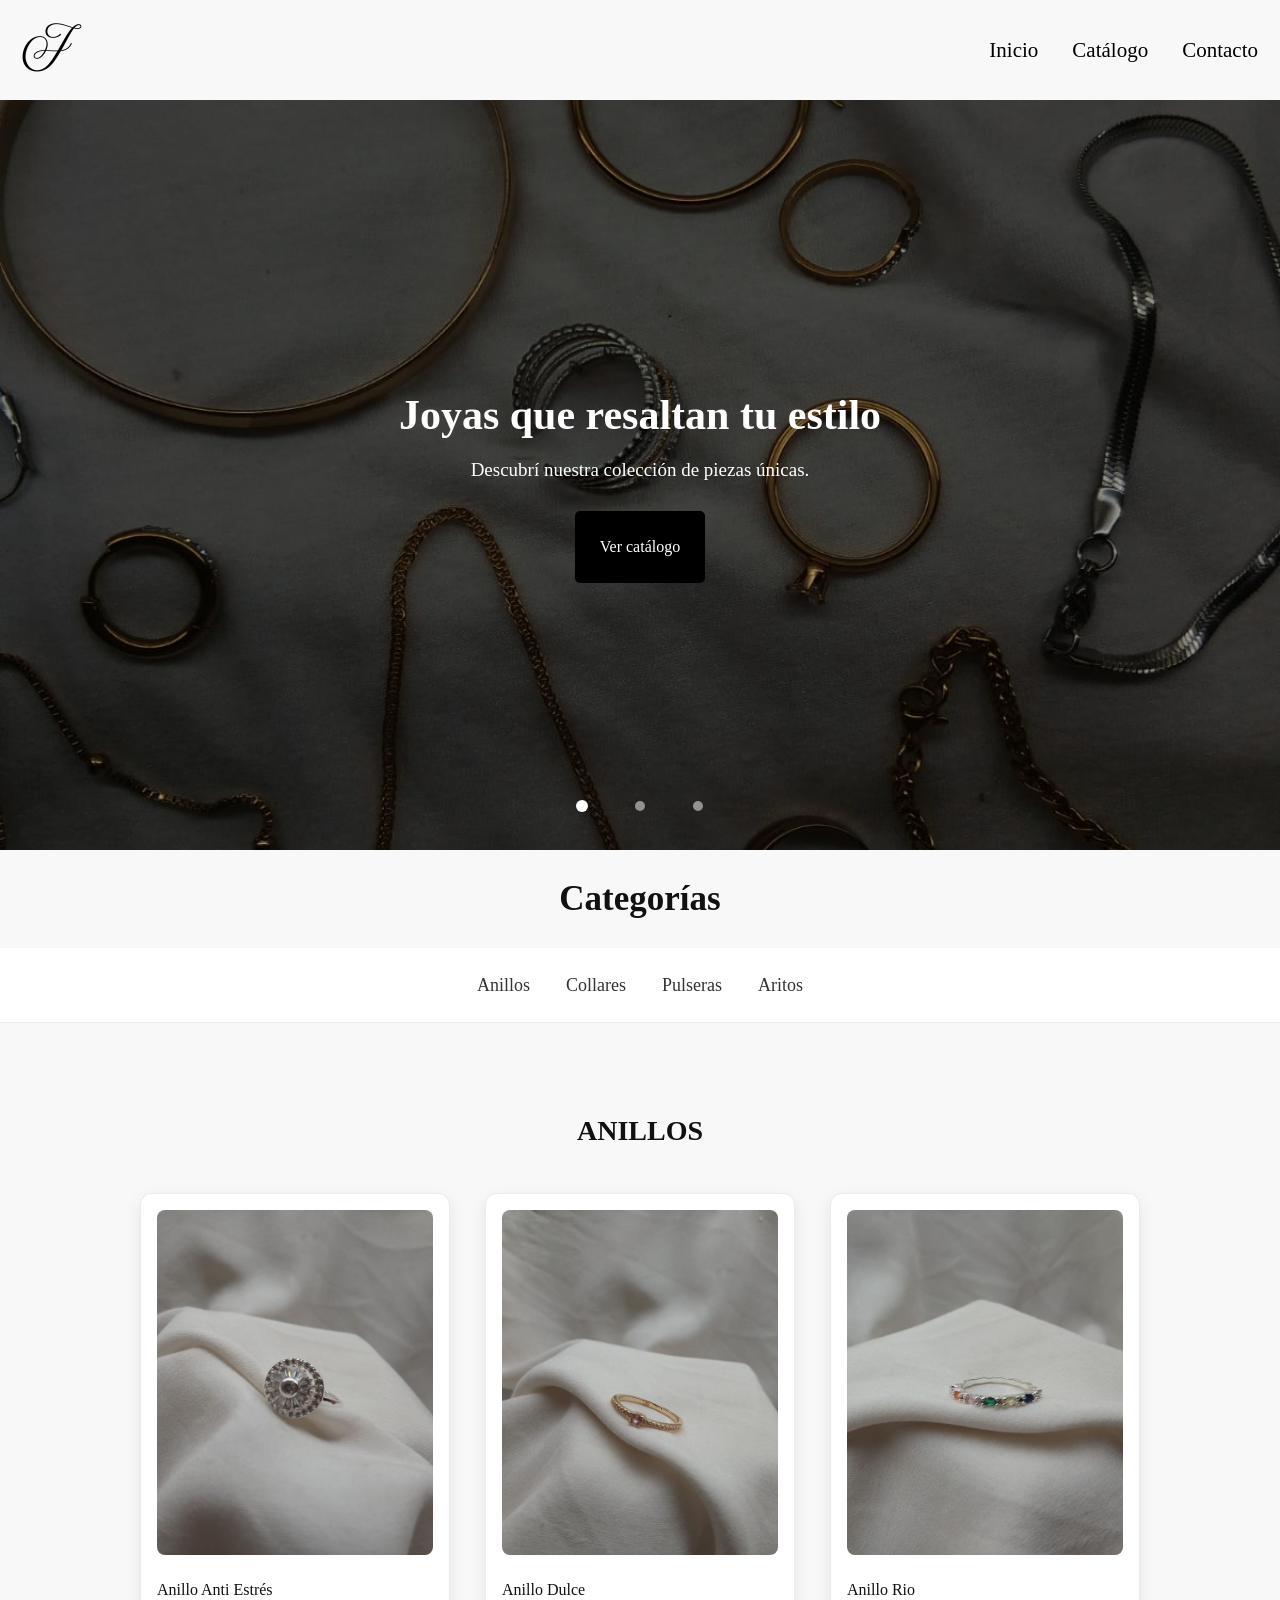
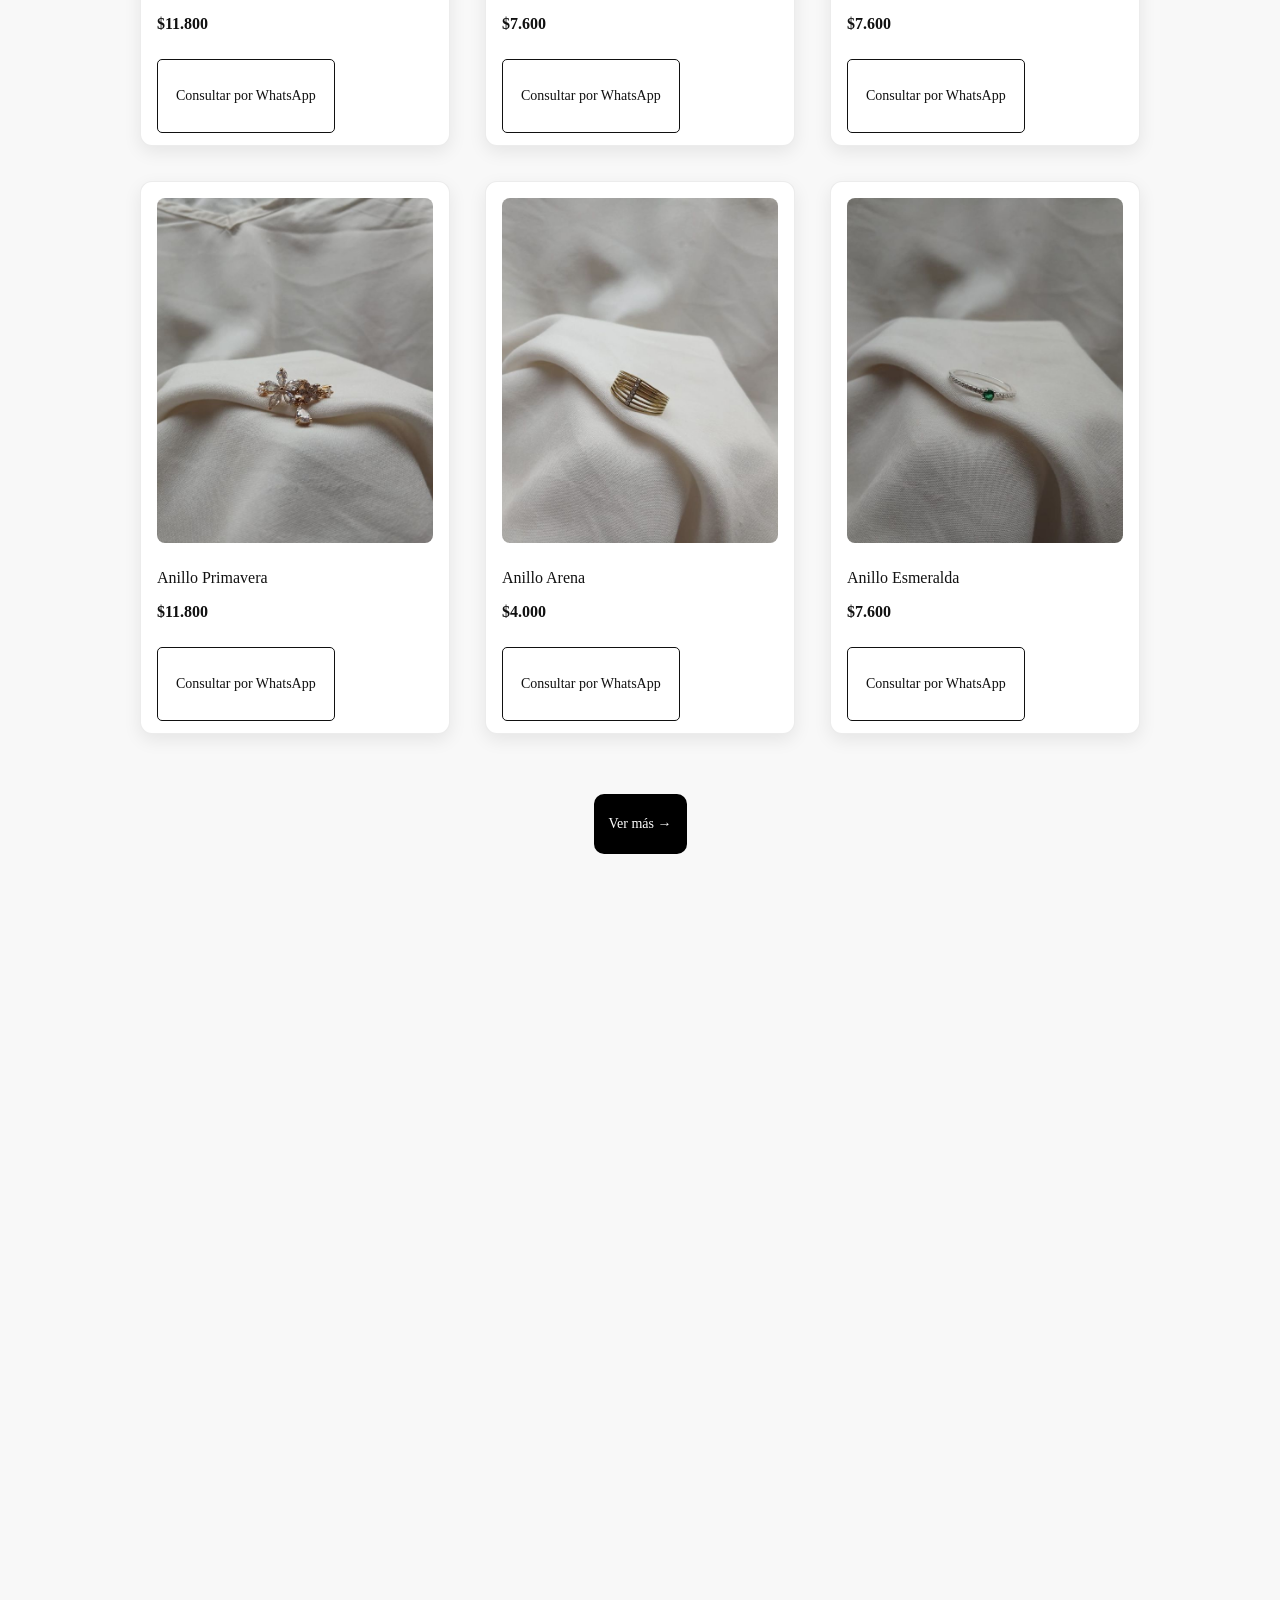
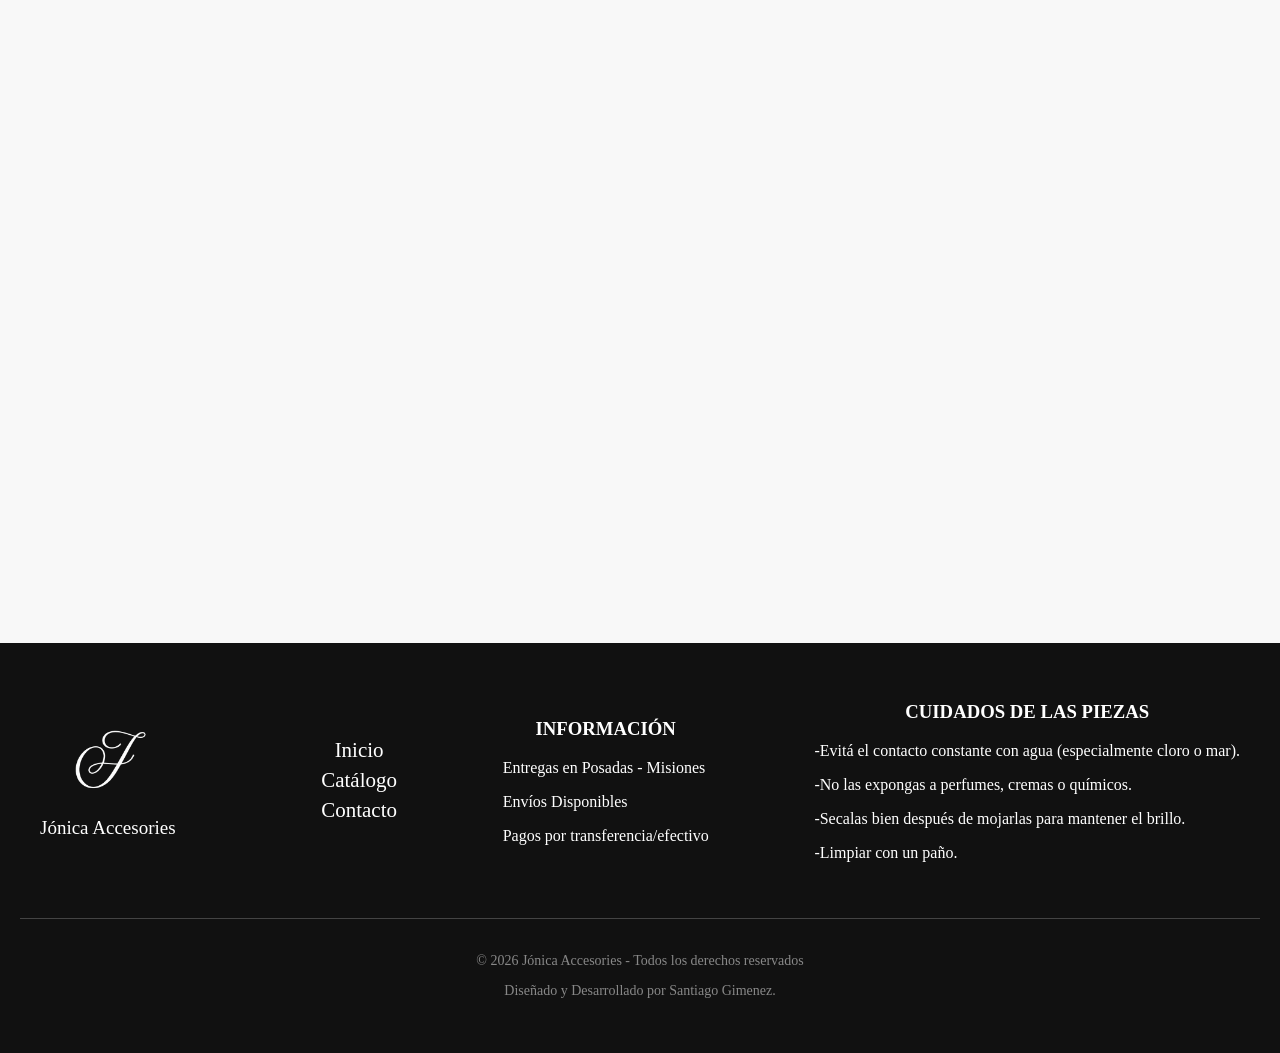
==== commit 4a3fe38e: "slider: hero clicable con flechas, puntos y avance automatico - El hero usaba 3 animaciones CSS desf" ====
--- a/index.html
+++ b/index.html
@@ -35,16 +35,23 @@
             </ul>
         </nav>
     </header>
-    <section class="hero">
-
-        <div class="slide slide1"></div>
+    <section class="hero" id="hero-slider" tabindex="-1">
+
+        <div class="slide slide1 is-activo"></div>
         <div class="slide slide2"></div>
         <div class="slide slide3"></div>
 
+        <button type="button" class="slider-flecha slider-prev" aria-label="Imagen anterior">
+            <span aria-hidden="true">&#8249;</span>
+        </button>
+        <button type="button" class="slider-flecha slider-next" aria-label="Imagen siguiente">
+            <span aria-hidden="true">&#8250;</span>
+        </button>
+
         <div class="slider-puntos">
-            <span></span>
-            <span></span>
-            <span></span>
+            <button type="button" class="slider-punto is-activo" aria-label="Ver imagen 1 de 3"></button>
+            <button type="button" class="slider-punto" aria-label="Ver imagen 2 de 3"></button>
+            <button type="button" class="slider-punto" aria-label="Ver imagen 3 de 3"></button>
         </div>
 
 
--- a/style.css
+++ b/style.css
@@ -181,11 +181,6 @@
     z-index: 1;
 }
 
-.hero:hover .slide,
-.hero:hover .slider-puntos span {
-    animation-play-state: paused;
-}
-
 .slide {
     position: absolute;
     width: 100%;
@@ -194,42 +189,84 @@
     background-position: center;
 
     opacity: 0;
+    /* Antes eran 3 animaciones CSS desfasadas y no clicables.
+       Ahora el JS pone/quita .is-activo y aquí solo se hace la transición. */
+    transition: opacity 1000ms ease;
+}
+
+/* Estado visible del slide: lo controla el JS. */
+.slide.is-activo {
+    opacity: 1;
 }
 
 .slide1 {
     background-image: url('media/hero.jpeg');
-    animation: fade 15s infinite;
 }
 
 .slide2 {
     background-image: url(media/hero1.jpeg);
-    animation: fade 15s infinite 5s;
 }
 
 .slide3 {
     background-image: url(media/hero3.jpeg);
-    animation: fade 15s infinite 10s;
-}
-
-@keyframes fade {
-    0% {
-        opacity: 0;
-    }
-
-    10% {
+}
+
+/* ------------------------------------------------------------------ *
+ * Controles del slide (flechas + puntos)
+ * ------------------------------------------------------------------ */
+
+.slider-flecha {
+    position: absolute;
+    top: 50%;
+    transform: translateY(-50%);
+    z-index: 3;
+
+    display: flex;
+    align-items: center;
+    justify-content: center;
+
+    /* Área táctil >= 48px */
+    width: 48px;
+    height: 48px;
+
+    background: rgba(17, 17, 17, 0.35);
+    color: #fff;
+    border: none;
+    border-radius: 50%;
+    font-size: 26px;
+    line-height: 1;
+    cursor: pointer;
+
+    /* Aparecen al pasar el mouse, sin ensuciar el hero en reposo. */
+    opacity: 0;
+    transition: opacity 300ms ease, background-color 300ms ease;
+}
+
+.slider-prev {
+    left: 16px;
+}
+
+.slider-next {
+    right: 16px;
+}
+
+/* Se muestran al hover/focus sobre el hero, o cuando el control tiene foco. */
+.hero:hover .slider-flecha,
+.slider-flecha:focus-visible {
+    opacity: 1;
+}
+
+.slider-flecha:hover,
+.slider-flecha:focus-visible {
+    background: #d6a956;
+    color: #111;
+    outline: none;
+}
+
+/* En pantallas táctiles no hay hover: las flechas quedan siempre visibles. */
+@media (hover: none) {
+    .slider-flecha {
         opacity: 1;
-    }
-
-    30% {
-        opacity: 1;
-    }
-
-    40% {
-        opacity: 0;
-    }
-
-    100% {
-        opacity: 0;
     }
 }
 
@@ -243,56 +280,43 @@
     z-index: 2;
 }
 
-.slider-puntos span {
-    width: 8px;
-    height: 8px;
-    border-radius: 50%;
-    background: rgba(255, 255, 255, 0.4);
-    transition: 0.3s;
-}
-
-.slider-puntos span {
+/* El botón tiene área táctil de 48px; el punto visible es el ::after. */
+.slider-punto {
+    position: relative;
+    width: 48px;
+    height: 48px;
+    padding: 0;
+    border: none;
+    background: none;
+    cursor: pointer;
+    display: flex;
+    align-items: center;
+    justify-content: center;
+}
+
+.slider-punto::after {
+    content: "";
     width: 10px;
     height: 10px;
     border-radius: 50%;
     background: rgba(255, 255, 255, 0.5);
-}
-
-
-
-.slider-puntos span:nth-child(1) {
-    animation: dot 15s infinite;
-}
-
-.slider-puntos span:nth-child(2) {
-    animation: dot 15s infinite 5s;
-}
-
-.slider-puntos span:nth-child(3) {
-    animation: dot 15s infinite 10s;
-}
-
-
-@keyframes dot {
-    0% {
-        background: rgba(255, 255, 255, 0.5);
-    }
-
-    10% {
-        background: white;
-    }
-
-    30% {
-        background: white;
-    }
-
-    40% {
-        background: rgba(255, 255, 255, 0.5);
-    }
-
-    100% {
-        background: rgba(255, 255, 255, 0.5);
-    }
+    transition: background-color 300ms ease, transform 300ms ease;
+}
+
+.slider-punto:hover::after,
+.slider-punto:focus-visible::after {
+    background: #d6a956;
+    transform: scale(1.2);
+}
+
+.slider-punto:focus-visible {
+    outline: none;
+}
+
+/* Punto del slide activo. */
+.slider-punto.is-activo::after {
+    background: #fff;
+    transform: scale(1.2);
 }
 
 .hero-text {
@@ -900,6 +924,16 @@
     .js-anim .autoShow {
         animation: none;
     }
+
+    /* El slider sigue funcionando, pero sin fundido: cambio instantáneo. */
+    .slide {
+        transition: none;
+    }
+
+    .slider-flecha,
+    .slider-punto::after {
+        transition: none;
+    }
 }
 
 /* Fase 2 (adapt): areas tactiles >=44px sin cambio visual */
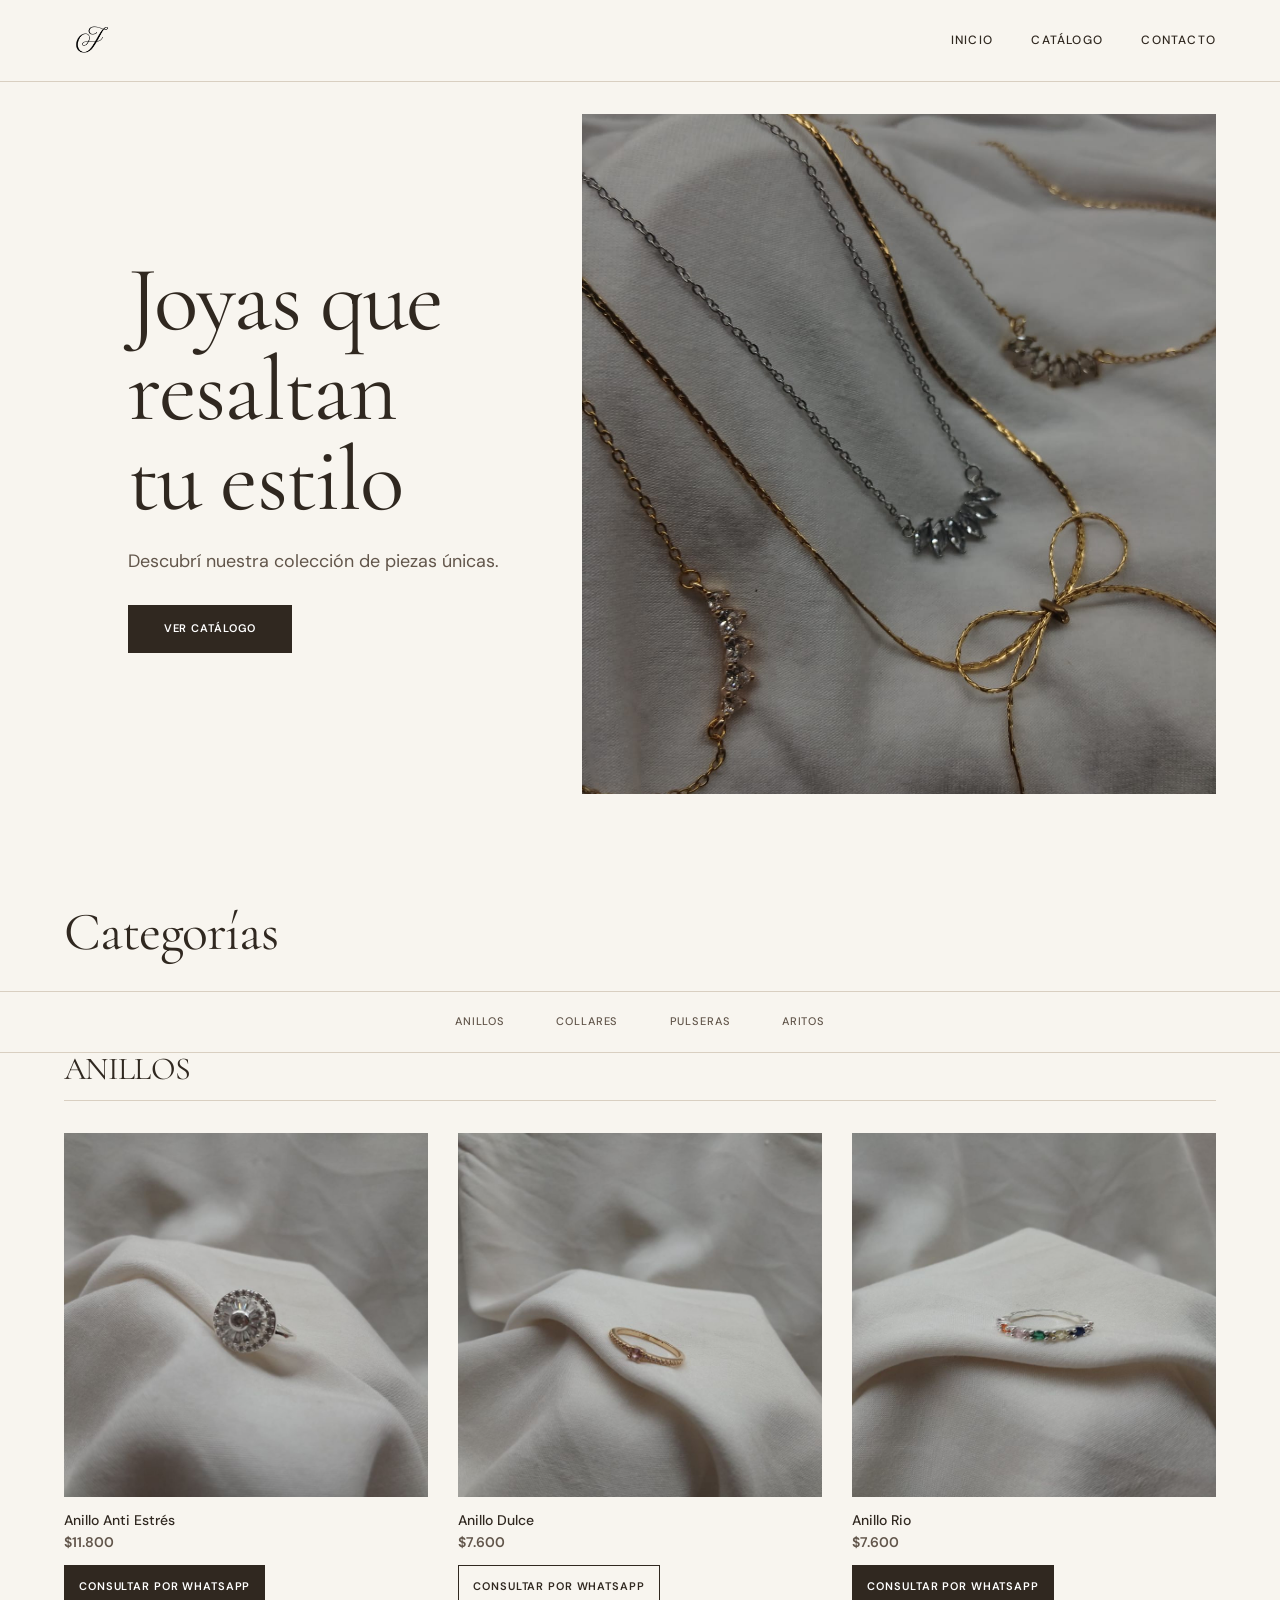
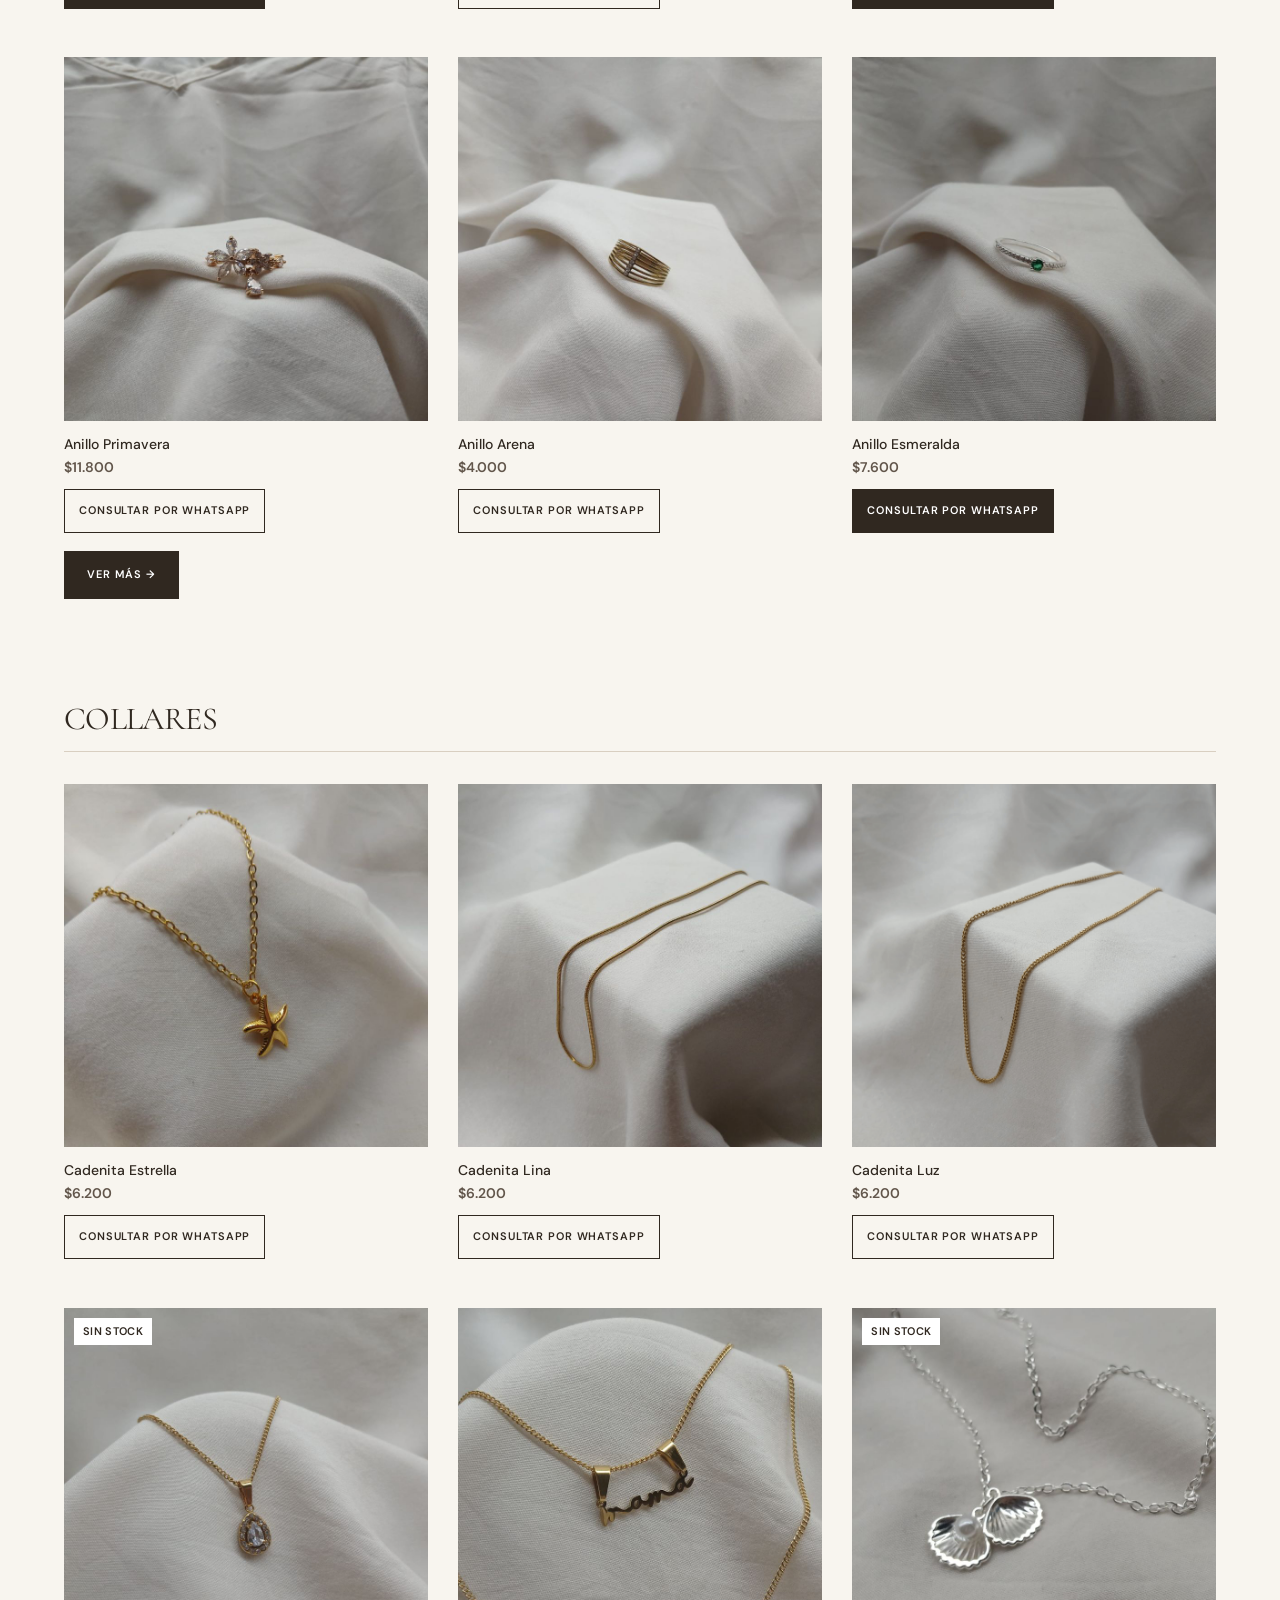
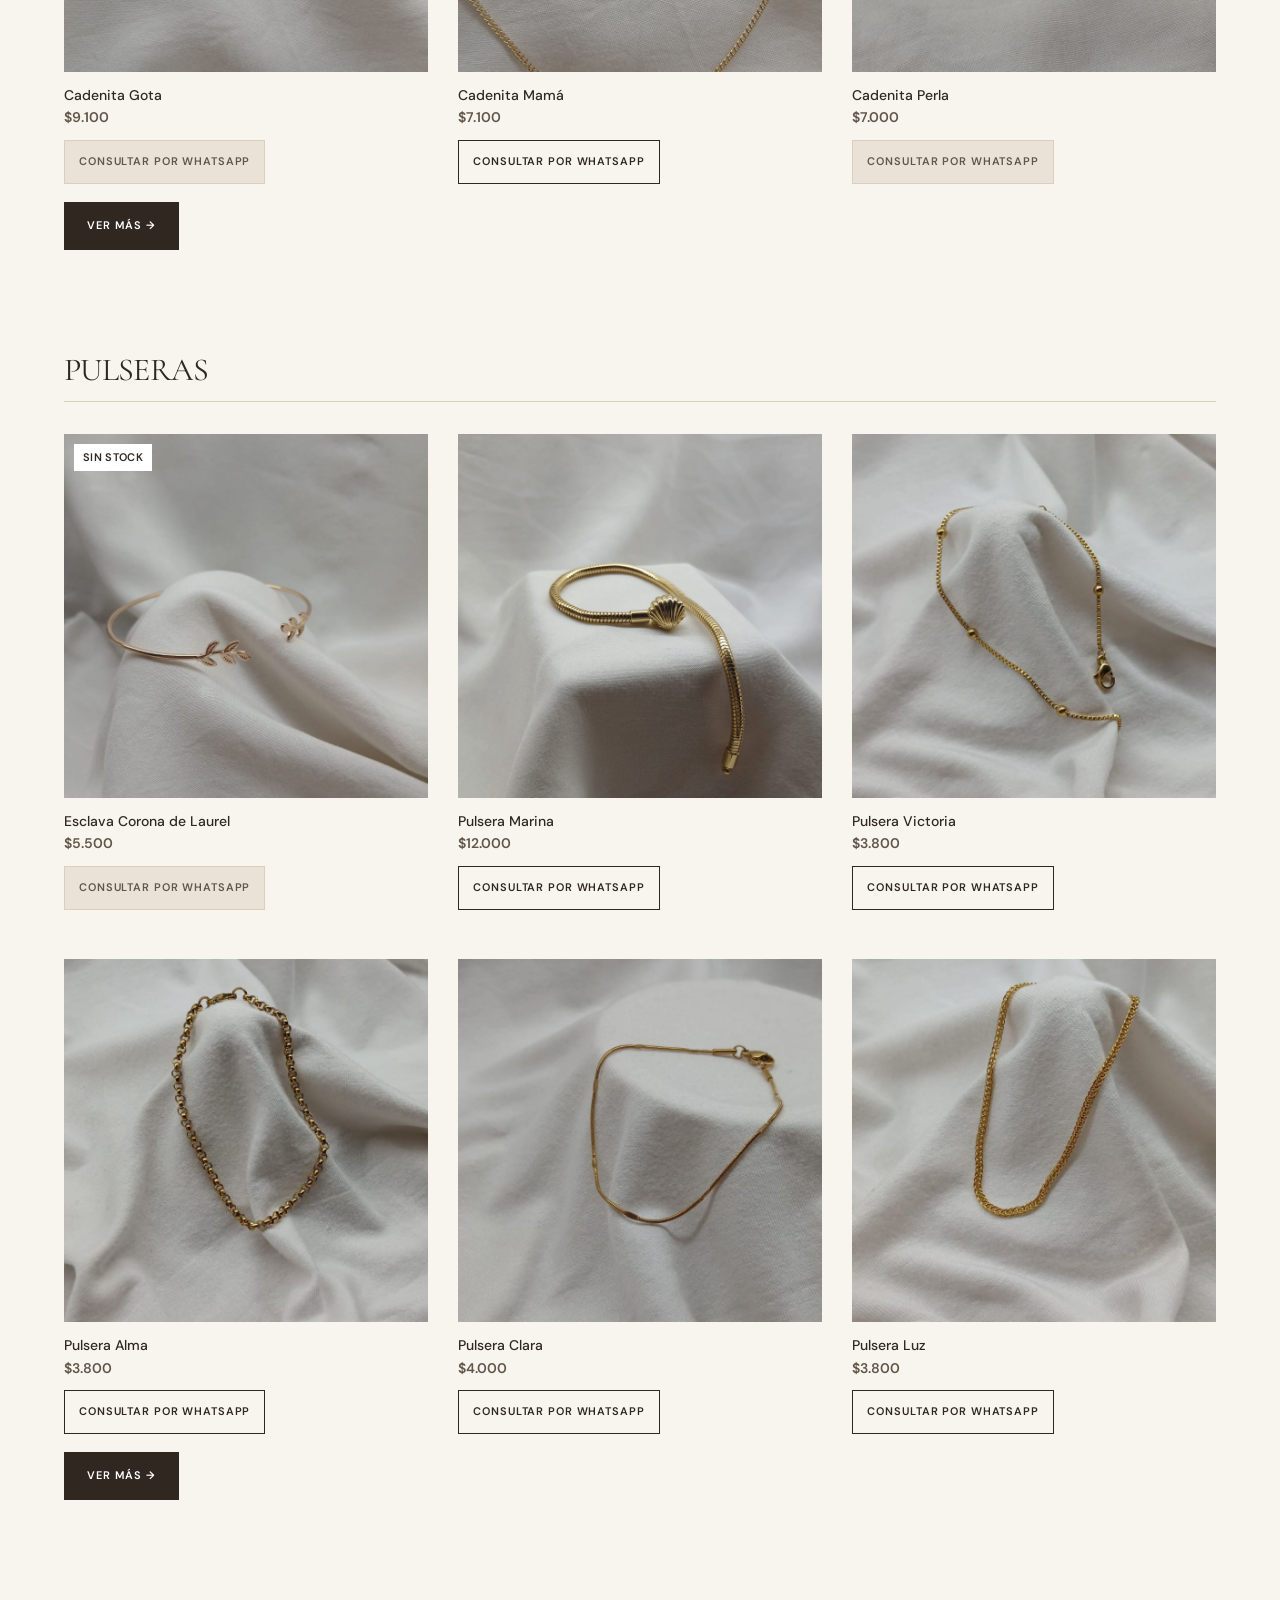
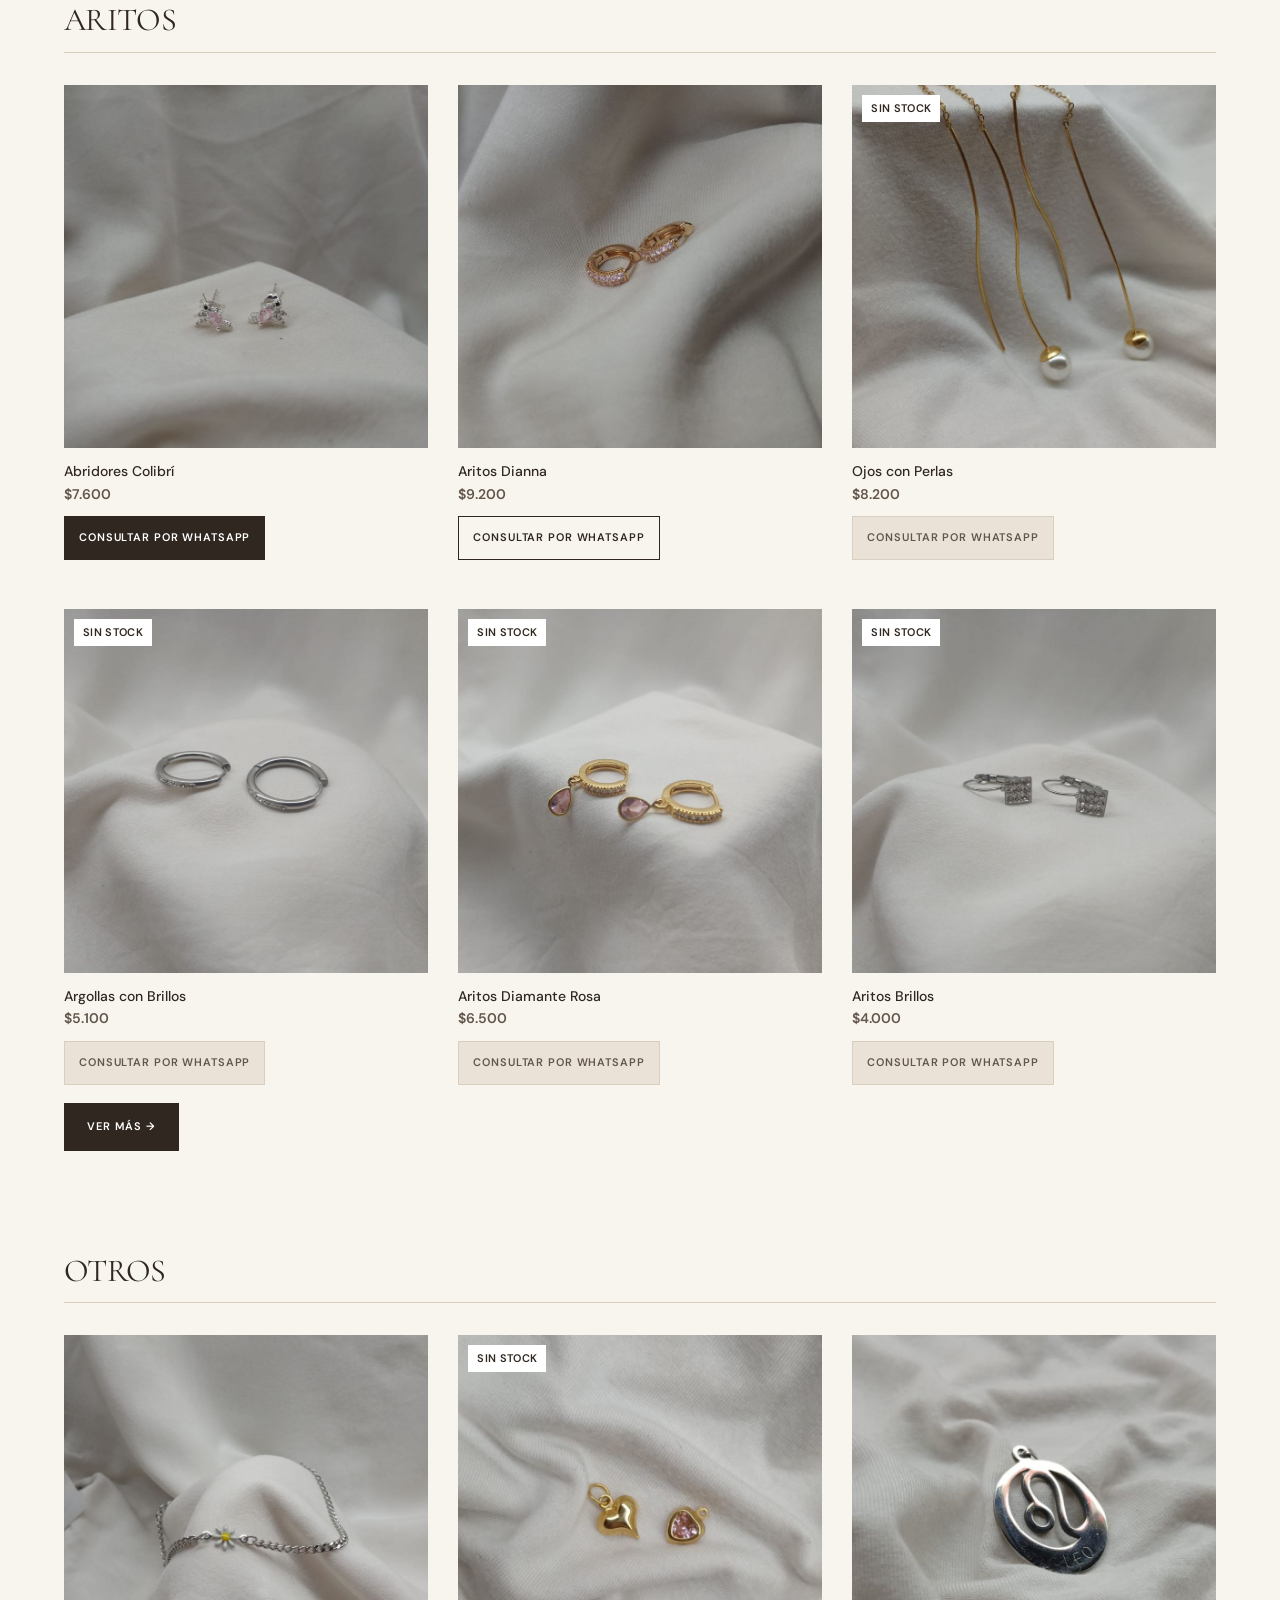
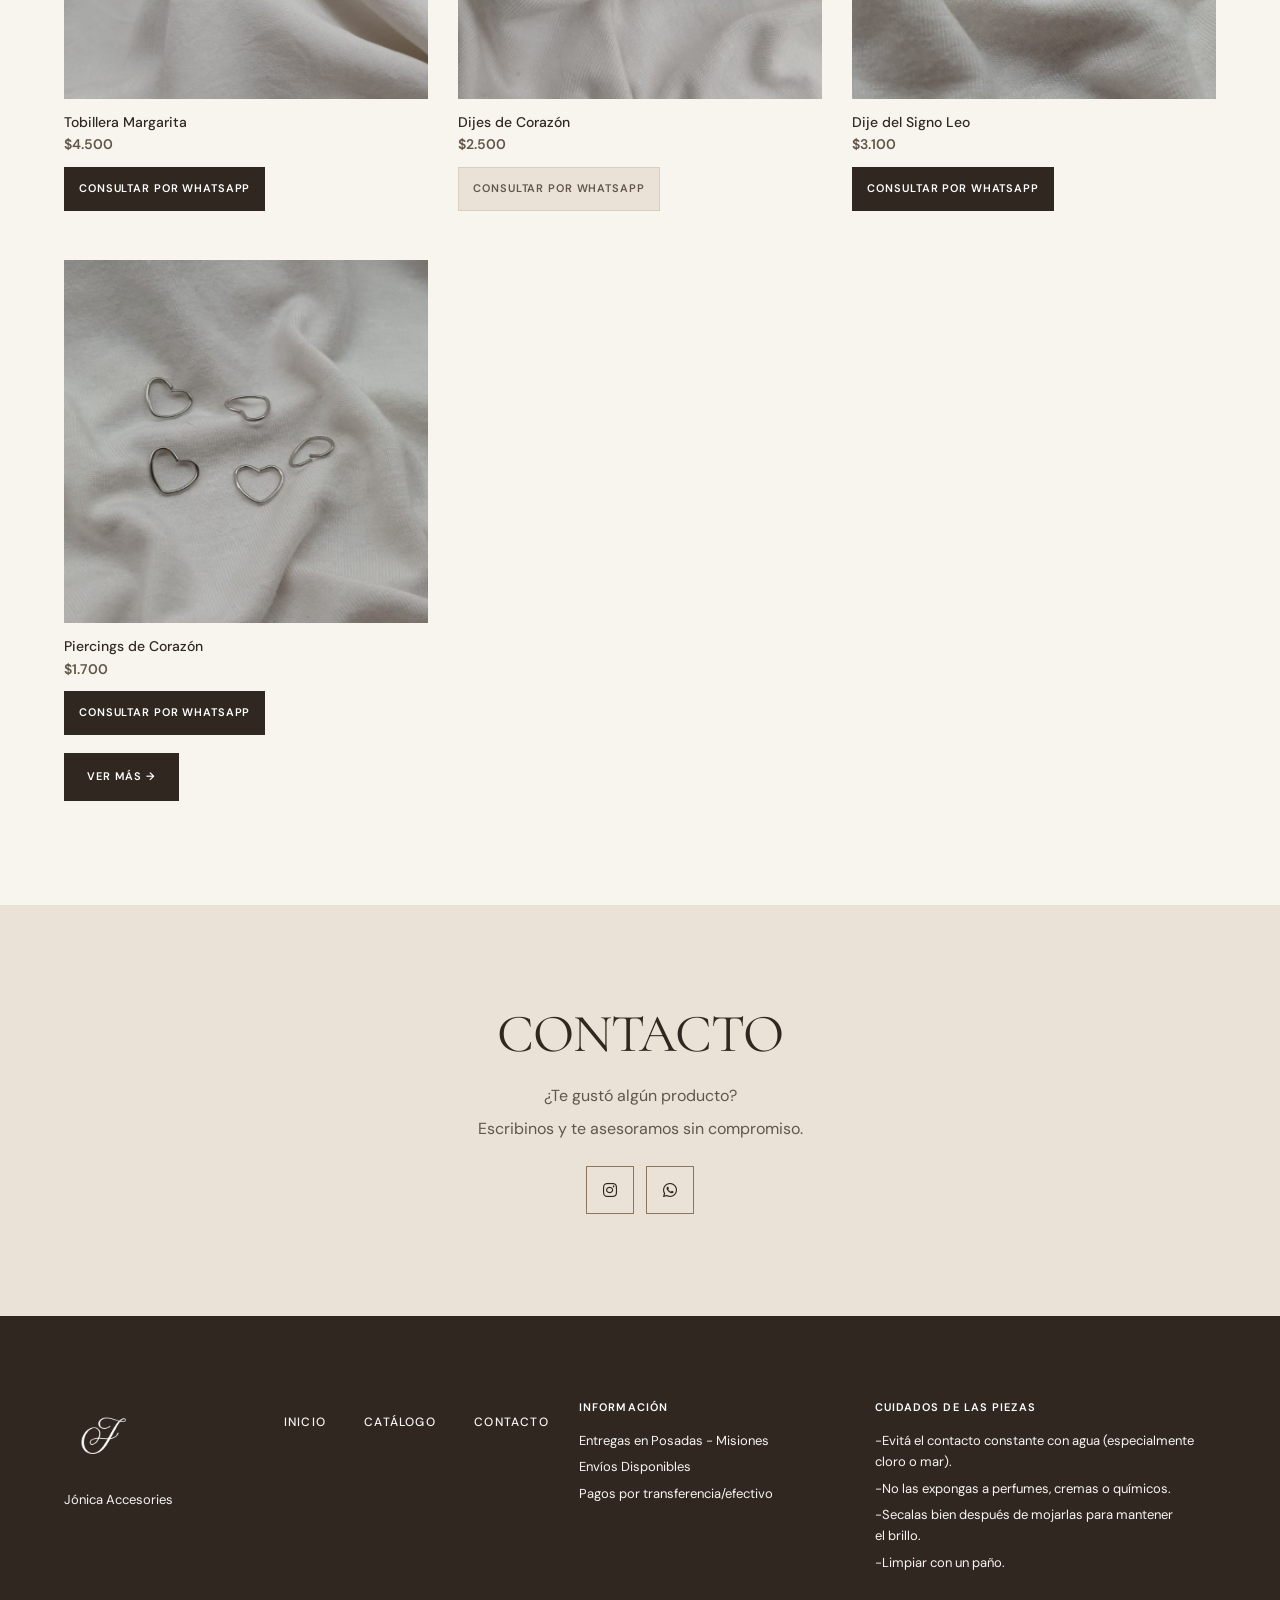
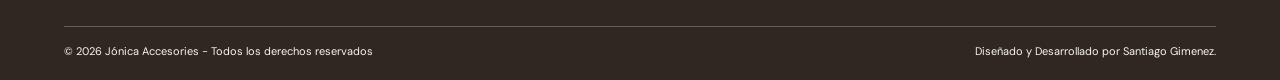
==== commit 4ee8fbf2: "punto anterior a rediseño mobile" ====
--- a/index.html
+++ b/index.html
@@ -1,10 +1,12 @@
 <!DOCTYPE html>
-<html lang="es">
+<html lang="es" data-type="product">
 
 <head>
     <meta charset="UTF-8">
-    <meta name="viewport" content="width=device-width, initial-scale=1.0">
+    <meta name="viewport" content="width=device-width, initial-scale=1.0, viewport-fit=cover">
     <meta name="description" content="Jónica Accesories: joyas y accesorios únicos para resaltar tu estilo. Anillos, collares, pulseras y aritos. Consultá precios y disponibilidad por WhatsApp.">
+    <meta name="page-type" content="product">
+    <meta name="site-kind" content="other">
     <meta property="og:type" content="website">
     <meta property="og:site_name" content="Jónica Accesories">
     <meta property="og:title" content="Jónica Accesories | Joyas que resaltan tu estilo">
@@ -14,15 +16,19 @@
     <link rel="stylesheet" href="https://cdnjs.cloudflare.com/ajax/libs/font-awesome/6.5.0/css/all.min.css">
     <link rel="shortcut icon" href="media/Letra caligráfica _J_ elegante 400.png" type="image/x-icon">
     <script src="script.js" defer></script>
-    <script src="animaciones.js" defer></script>
+    <link rel="preconnect" href="https://fonts.googleapis.com">
+    <link rel="preconnect" href="https://fonts.gstatic.com" crossorigin>
+    <link href="https://fonts.googleapis.com/css2?family=Cormorant+Garamond:wght@400;500;600&family=DM+Sans:wght@400;500;600;700&display=swap" rel="stylesheet">
     <title>Jónica Accesories</title>
 </head>
 
 
 <body>
-    <header>
-        <img src="media/Letra caligráfica _J_ elegante 400.png" alt="Jónica">
-        <nav id="navbar">
+    <a class="skip-link" href="#top">Saltar al contenido</a>
+    <!-- Taste: producto físico, fotografía real, composición editorial y paleta/tipografías definidas por el brief. -->
+    <header class="site-header">
+        <a class="brand-mark" href="#top" aria-label="Jónica, inicio"><img src="media/Letra caligráfica _J_ elegante 400.png" alt="Jónica" width="56" height="56"></a>
+        <nav id="navbar" aria-label="Navegación principal">
             <button type="button" class="menu-toggle" aria-label="Abrir menú" aria-expanded="false" aria-controls="menu-principal">
                 <span></span>
                 <span></span>
@@ -35,60 +41,40 @@
             </ul>
         </nav>
     </header>
-    <section class="hero" id="hero-slider" tabindex="-1">
-
-        <div class="slide slide1 is-activo"></div>
-        <div class="slide slide2"></div>
-        <div class="slide slide3"></div>
-
-        <button type="button" class="slider-flecha slider-prev" aria-label="Imagen anterior">
-            <span aria-hidden="true">&#8249;</span>
-        </button>
-        <button type="button" class="slider-flecha slider-next" aria-label="Imagen siguiente">
-            <span aria-hidden="true">&#8250;</span>
-        </button>
-
-        <div class="slider-puntos">
-            <button type="button" class="slider-punto is-activo" aria-label="Ver imagen 1 de 3"></button>
-            <button type="button" class="slider-punto" aria-label="Ver imagen 2 de 3"></button>
-            <button type="button" class="slider-punto" aria-label="Ver imagen 3 de 3"></button>
-        </div>
-
-
-        <div class="hero-text">
-
-            <h1>Joyas que resaltan tu estilo</h1>
-
-            <p>Descubrí nuestra colección de piezas únicas.</p>
-
-            <a href="catalogo.html" class="btn">Ver catálogo</a>
-
-        </div>
-
-    </section>
-
-    <h2 id="categorias-title">Categorías</h2>
-
-
-
-    <div class="categorias-nav ">
+    <main id="top">
+        <section class="hero editorial-hero" aria-labelledby="home-title">
+            <div class="hero-copy">
+                <h1 id="home-title">Joyas que resaltan tu estilo</h1>
+                <p>Descubrí nuestra colección de piezas únicas.</p>
+                <a href="catalogo.html" class="btn">Ver catálogo</a>
+            </div>
+            <div class="hero-image">
+                <img src="media/hero3.jpeg" alt="Collares dispuestos sobre una tela clara" width="1200" height="1600" fetchpriority="high" loading="lazy" decoding="async">
+            </div>
+        </section>
+
+    <h2 id="categorias-title" class="section-title">Categorías</h2>
+
+
+
+    <nav class="categorias-nav" aria-label="Categorías de productos">
         <a href="#anillos-section">Anillos</a>
         <a href="#collares-section">Collares</a>
         <a href="#pulseras-section">Pulseras</a>
         <a href="#aros-section">Aritos</a>
-    </div>
-
-
-
-    <section id="categorias">
+    </nav>
+
+
+
+    <section id="categorias" aria-labelledby="categorias-title">
         <article id="anillos-section" class="categoria">
 
-            <h3 class="autoShow">ANILLOS</h3>
+            <h3>ANILLOS</h3>
 
             <div class="productos-grid">
 
-                <div class="productos-card autoShow">
-                    <img src="media/anillo anti estres.jpg" alt="Anillo Anti Estrés">
+                <div class="productos-card">
+                    <img src="media/anillo anti estres.jpg" alt="Anillo Anti Estrés" loading="lazy" decoding="async">
                     <div class="producto-info">
                         <p>Anillo Anti Estrés</p>
                         <p>$11.800</p>
@@ -101,8 +87,8 @@
                     <span class="badge2">Oferta</span>
                 </div>
 
-                <div class="productos-card autoShow">
-                    <img src="media/anillo dulce.jpg" alt="Anillo Dulce">
+                <div class="productos-card">
+                    <img src="media/anillo dulce.jpg" alt="Anillo Dulce" loading="lazy" decoding="async">
                     <div class="producto-info">
                         <p>Anillo Dulce</p>
                         <p>$7.600</p>
@@ -115,8 +101,8 @@
                     <span class="badge2">Oferta</span>
                 </div>
 
-                <div class="productos-card autoShow">
-                    <img src="media/anillo rio.jpg" alt="Anillo Rio">
+                <div class="productos-card">
+                    <img src="media/anillo rio.jpg" alt="Anillo Rio" loading="lazy" decoding="async">
                     <div class="producto-info">
                         <p>Anillo Rio</p>
                         <p>$7.600</p>
@@ -129,7 +115,7 @@
                     <span class="badge2">Oferta</span>
                 </div>
 
-                <div class="productos-card autoShow">
+                <div class="productos-card">
                     <img loading="lazy" decoding="async" src="media/anillo primavera.jpg" alt="Anillo Primavera">
                     <div class="producto-info">
                         <p>Anillo Primavera</p>
@@ -143,7 +129,7 @@
                     <span class="badge2">Oferta</span>
                 </div>
 
-                <div class="productos-card autoShow">
+                <div class="productos-card">
                     <img loading="lazy" decoding="async" src="media/anillo arena.jpg" alt="Anillo Arena">
                     <div class="producto-info">
                         <p>Anillo Arena</p>
@@ -157,7 +143,7 @@
                     <span class="badge2">Oferta</span>
                 </div>
 
-                <div class="productos-card autoShow">
+                <div class="productos-card">
                     <img loading="lazy" decoding="async" src="media/anillo esmeralda.jpg" alt="Anillo Esmeralda">
                     <div class="producto-info">
                         <p>Anillo Esmeralda</p>
@@ -171,18 +157,18 @@
                     <span class="badge2">Oferta</span>
                 </div>
             </div>
-            <a href="catalogo.html" class="btn-ver-mas autoShow">Ver más →</a>
+            <a href="catalogo.html" class="btn-ver-mas">Ver más →</a>
         </article>
 
 
         <article id="collares-section" class="categoria">
 
-            <h3 class="autoShow">COLLARES</h3>
+            <h3>COLLARES</h3>
 
             <div class="productos-grid">
 
 
-                <div class="productos-card autoShow">
+                <div class="productos-card">
                     <img loading="lazy" decoding="async" src="media/cadenita estrella.jpg" alt="Cadenita Estrella">
                     <div class="producto-info">
                         <p>Cadenita Estrella</p>
@@ -196,7 +182,7 @@
                     <span class="badge2">Oferta</span>
                 </div>
 
-                <div class="productos-card autoShow">
+                <div class="productos-card">
                     <img loading="lazy" decoding="async" src="media/cadenita lina.jpg" alt="Cadenita Lina">
                     <div class="producto-info">
                         <p>Cadenita Lina</p>
@@ -210,7 +196,7 @@
                     <span class="badge2">Oferta</span>
                 </div>
 
-                <div class="productos-card autoShow">
+                <div class="productos-card">
                     <img loading="lazy" decoding="async" src="media/cadenita luz.png" alt="Cadenita Luz">
                     <div class="producto-info">
                         <p>Cadenita Luz</p>
@@ -224,7 +210,7 @@
                     <span class="badge2">Oferta</span>
                 </div>
 
-                <div class="productos-card autoShow sin-stock">
+                <div class="productos-card sin-stock">
                     <img loading="lazy" decoding="async" src="media/cadenita gota.jpg" alt="Cadenita Gota">
                     <div class="producto-info">
                         <p>Cadenita Gota</p>
@@ -238,7 +224,7 @@
                     <span class="badge2">Oferta</span>
                 </div>
 
-                <div class="productos-card autoShow">
+                <div class="productos-card">
                     <img loading="lazy" decoding="async" src="media/cadenita mama.jpg" alt="Cadenita Mamá">
                     <div class="producto-info">
                         <p>Cadenita Mamá</p>
@@ -252,7 +238,7 @@
                     <span class="badge2">Oferta</span>
                 </div>
 
-                <div class="productos-card autoShow sin-stock">
+                <div class="productos-card sin-stock">
                     <img loading="lazy" decoding="async" src="media/cadenita perla.jpg" alt="Cadenita Perla">
                     <div class="producto-info">
                         <p>Cadenita Perla</p>
@@ -267,18 +253,18 @@
                 </div>
 
             </div>
-            <a href="catalogo.html" class="btn-ver-mas autoShow">Ver más →</a>
+            <a href="catalogo.html" class="btn-ver-mas">Ver más →</a>
         </article>
 
 
         <article id="pulseras-section" class="categoria">
 
-            <h3 class="autoShow">PULSERAS</h3>
+            <h3>PULSERAS</h3>
 
             <div class="productos-grid">
 
 
-                <div class="productos-card autoShow sin-stock">
+                <div class="productos-card sin-stock">
                     <img loading="lazy" decoding="async" src="media/Esclava Corona de Laurel.jpg" alt="Esclava Corona de Laurel">
                     <div class="producto-info">
                         <p>Esclava Corona de Laurel</p>
@@ -292,7 +278,7 @@
                     <span class="badge2">Oferta</span>
                 </div>
 
-                <div class="productos-card autoShow">
+                <div class="productos-card">
                     <img loading="lazy" decoding="async" src="media/pulsera marina.png" alt="Pulsera Marina">
                     <div class="producto-info">
                         <p>Pulsera Marina</p>
@@ -306,7 +292,7 @@
                     <span class="badge2">Oferta</span>
                 </div>
 
-                <div class="productos-card autoShow">
+                <div class="productos-card">
                     <img loading="lazy" decoding="async" src="media/pulsera-victoria-dorada.jpg" alt="Pulsera Victoria">
                     <div class="producto-info">
                         <p>Pulsera Victoria</p>
@@ -320,7 +306,7 @@
                     <span class="badge2">Oferta</span>
                 </div>
 
-                <div class="productos-card autoShow">
+                <div class="productos-card">
                     <img loading="lazy" decoding="async" src="media/pulsera-alma-dorada.jpg" alt="Pulsera Alma">
                     <div class="producto-info">
                         <p>Pulsera Alma</p>
@@ -334,7 +320,7 @@
                     <span class="badge2">Oferta</span>
                 </div>
 
-                <div class="productos-card autoShow">
+                <div class="productos-card">
                     <img loading="lazy" decoding="async" src="media/pulsera-clara-dorada.jpg" alt="Pulsera Clara">
                     <div class="producto-info">
                         <p>Pulsera Clara</p>
@@ -348,7 +334,7 @@
                     <span class="badge2">Oferta</span>
                 </div>
 
-                <div class="productos-card autoShow">
+                <div class="productos-card">
                     <img loading="lazy" decoding="async" src="media/pulsera-luz-dorada.jpg" alt="Pulsera Luz">
                     <div class="producto-info">
                         <p>Pulsera Luz</p>
@@ -364,16 +350,16 @@
 
 
             </div>
-            <a href="catalogo.html" class="btn-ver-mas autoShow">Ver más →</a>
+            <a href="catalogo.html" class="btn-ver-mas">Ver más →</a>
         </article>
 
         <article id="aros-section" class="categoria">
 
-            <h3 class="autoShow">ARITOS</h3>
+            <h3>ARITOS</h3>
 
             <div class="productos-grid">
 
-                <div class="productos-card autoShow">
+                <div class="productos-card">
                     <img loading="lazy" decoding="async" src="media/abridores colibri.jpg" alt="Abridores Colibrí">
                     <div class="producto-info">
                         <p>Abridores Colibrí</p>
@@ -389,7 +375,7 @@
 
 
 
-                <div class="productos-card autoShow">
+                <div class="productos-card">
                     <img loading="lazy" decoding="async" src="media/aros dianna.jpg" alt="Aritos Dianna">
                     <div class="producto-info">
                         <p>Aritos Dianna</p>
@@ -403,7 +389,7 @@
                     <span class="badge2">Oferta</span>
                 </div>
 
-                <div class="productos-card autoShow sin-stock">
+                <div class="productos-card sin-stock">
                     <img loading="lazy" decoding="async" src="media/aros-perlas-dorados.jpg" alt="Aros con Perlas Dorados">
                     <div class="producto-info">
                         <p>Ojos con Perlas</p>
@@ -417,7 +403,7 @@
                     <span class="badge2">Oferta</span>
                 </div>
 
-                <div class="productos-card autoShow sin-stock">
+                <div class="productos-card sin-stock">
                     <img loading="lazy" decoding="async" src="media/argolla con brillos.jpg" alt="Argollas con Brillos">
                     <div class="producto-info">
                         <p>Argollas con Brillos</p>
@@ -431,7 +417,7 @@
                     <span class="badge2">Oferta</span>
                 </div>
 
-                <div class="productos-card autoShow sin-stock">
+                <div class="productos-card sin-stock">
                     <img loading="lazy" decoding="async" src="media/Aritos Diamante Rosa.jpg" alt="Aritos Diamante Rosa">
                     <div class="producto-info">
                         <p>Aritos Diamante Rosa</p>
@@ -445,7 +431,7 @@
                     <span class="badge2">Oferta</span>
                 </div>
 
-                <div class="productos-card autoShow sin-stock">
+                <div class="productos-card sin-stock">
                     <img loading="lazy" decoding="async" src="media/aros cuadrados con brillos.jpg" alt="Aritos Brillos">
                     <div class="producto-info">
                         <p>Aritos Brillos</p>
@@ -459,18 +445,18 @@
                     <span class="badge2">Oferta</span>
                 </div>
             </div>
-            <a href="catalogo.html" class="btn-ver-mas autoShow">Ver más →</a>
+            <a href="catalogo.html" class="btn-ver-mas">Ver más →</a>
         </article>
 
 
 
         <article class="categoria">
 
-            <h3 class="autoShow">OTROS</h3>
+            <h3>OTROS</h3>
 
             <div class="productos-grid">
 
-                <div class="productos-card autoShow">
+                <div class="productos-card">
                     <img loading="lazy" decoding="async" src="media/Tobillera Margarita.jpg" alt="Tobillera Margarita">
                     <div class="producto-info">
                         <p>Tobillera Margarita</p>
@@ -485,7 +471,7 @@
                 </div>
 
 
-                <div class="productos-card autoShow sin-stock">
+                <div class="productos-card sin-stock">
                     <img loading="lazy" decoding="async" src="media/dijes corazon.jpg" alt="Dijes de Corazón">
                     <div class="producto-info">
                         <p>Dijes de Corazón</p>
@@ -501,7 +487,7 @@
 
 
 
-                <div class="productos-card autoShow">
+                <div class="productos-card">
                     <img loading="lazy" decoding="async" src="media/dije-signo-leo.jpg" alt="Dije del Signo Leo">
                     <div class="producto-info">
                         <p>Dije del Signo Leo</p>
@@ -515,7 +501,7 @@
                     <span class="badge2">Oferta</span>
                 </div>
 
-                <div class="productos-card autoShow">
+                <div class="productos-card">
                     <img loading="lazy" decoding="async" src="media/piercings-corazon.jpg" alt="Piercings de Corazón">
                     <div class="producto-info">
                         <p>Piercings de Corazón</p>
@@ -530,13 +516,14 @@
                 </div>
 
             </div>
-            <a href="catalogo.html" class="btn-ver-mas autoShow">Ver más →</a>
+            <a href="catalogo.html" class="btn-ver-mas">Ver más →</a>
         </article>
 
     </section>
 
-    <div id="contacto" class="autoShow">
-        <h2>CONTACTO</h2>
+    <section id="contacto" class="contact-section" aria-labelledby="contact-title">
+        <div class="contact-inner">
+        <h2 id="contact-title">CONTACTO</h2>
         <p>
             ¿Te gustó algún producto?
         </p>
@@ -558,17 +545,19 @@
 
 
 
-    </div>
-
-<footer>
+        </div>
+    </section>
+    </main>
+
+<footer id="site-footer">
     <div id="footer-container">
 
         <div id="footer-marca">
-            <img loading="lazy" decoding="async" src="media/Letra _F_ caligráfica elegante 400.png" alt="logo de la Marca" width="120px">
+            <img loading="lazy" decoding="async" src="media/Letra _F_ caligráfica elegante 400.png" alt="" role="presentation" width="120px">
             <p>Jónica Accesories</p>
         </div>
 
-        <nav id="footer-navbar">
+        <nav id="footer-navbar" aria-label="Navegación del pie">
             <ul>
                 <li><a href="#top">Inicio</a></li>
                 <li><a href="catalogo.html">Catálogo</a></li>
--- a/style.css
+++ b/style.css
@@ -1,999 +1,241 @@
-html {
-    scroll-behavior: smooth;
+/* Jónica — sistema Editorial / Quiet Luxury */
+:root {
+  color-scheme: light;
+  --ivory: #F8F5EF;
+  --sand: #EAE2D6;
+  --champagne: #C9B69E;
+  --taupe: #8C7560;
+  --ink: #302820;
+  --white: #FFFFFF;
+  --text: var(--ink);
+  --text-muted: #62564B;
+  --line: #D9CFC1;
+  --font-display: "Cormorant Garamond", Georgia, serif;
+  --font-body: "DM Sans", Arial, sans-serif;
+  --content: 1280px;
+  --gutter: clamp(20px, 5vw, 76px);
+  --space-1: 8px;
+  --space-2: 12px;
+  --space-3: 16px;
+  --space-4: 24px;
+  --space-5: 32px;
+  --space-6: 48px;
+  --space-7: 72px;
+  --space-8: 104px;
+  --focus: #6D4C2F;
 }
 
-#categorias,
-#anillos-section,
-#collares-section,
-#pulseras-section,
-#aros-section{
-    scroll-margin-top: 160px;
-}
-#contacto{
-    scroll-margin-top: 160px;
-}
+* { box-sizing: border-box; }
+html { scroll-behavior: smooth; scroll-padding-top: 72px; }
 body {
-    font-family: Georgia, 'Times New Roman', Times, serif;
-    background-color: #f8f8f8;
-    color: #111;
-    margin: 0;
-}
-header {
-    display: flex;
-    justify-content: space-between;
-    align-items: center;
-    background-color: #f8f8f8;
-    position: sticky;
-    top: 0;
-   z-index: 100;
-}
-header img {
-    width: 100px;
-}
-#navbar ul {
-    display: flex;
-    flex-direction: row;
-    list-style: none;
-    gap: 10px;
-    margin-right: 10px;
+  margin: 0;
+  background: var(--ivory);
+  color: var(--text);
+  font: 400 16px/1.55 var(--font-body);
+  -webkit-font-smoothing: antialiased;
+  text-rendering: optimizeLegibility;
+}
+::selection { color: var(--white); background: var(--ink); }
+:focus-visible { outline: 2px solid var(--focus); outline-offset: 4px; }
+a { color: inherit; text-underline-offset: 4px; }
+img { display: block; max-width: 100%; }
+.skip-link {
+  position: fixed; top: 8px; left: 8px; z-index: 100;
+  padding: 12px 16px; color: var(--white); background: var(--ink);
+  transform: translateY(-160%); text-decoration: none;
+}
+.skip-link:focus { transform: translateY(0); }
+.site-header {
+  position: relative; z-index: 20; min-height: 82px; padding: 12px var(--gutter);
+  display: flex; align-items: center; justify-content: space-between; gap: 32px;
+  background: var(--ivory); border-bottom: 1px solid var(--line);
+}
+.brand-mark { min-width: 48px; min-height: 48px; display: inline-flex; align-items: center; }
+.brand-mark img { width: 54px; height: 54px; object-fit: contain; }
+#navbar { margin-left: auto; }
+#menu-principal, #footer-navbar ul {
+  display: flex; align-items: center; gap: clamp(20px, 3vw, 44px);
+  margin: 0; padding: 0; list-style: none;
+}
+#menu-principal a, #footer-navbar a {
+  min-height: 44px; display: inline-flex; align-items: center;
+  color: var(--ink); font: 500 12px/1.2 var(--font-body);
+  letter-spacing: .1em; text-decoration: none; text-transform: uppercase;
+  transition: color 180ms ease;
+}
+#menu-principal a:hover, #footer-navbar a:hover { color: var(--taupe); }
+.menu-toggle { display: none; }
+main { width: 100%; }
+h1, h2, h3 {
+  color: var(--ink); font-family: var(--font-display); font-weight: 400;
+  line-height: .98; letter-spacing: -.02em; text-wrap: balance;
+}
+h1 { font-size: clamp(48px, 6.3vw, 88px); }
+h2 { font-size: clamp(36px, 4.2vw, 58px); }
+h3 { font-size: clamp(28px, 2.5vw, 36px); }
+p { text-wrap: pretty; }
+.btn, .productos-card a, .btn-ver-mas {
+  min-height: 48px; padding: 14px 22px; display: inline-flex; align-items: center; justify-content: center;
+  color: var(--white); background: var(--ink); border: 1px solid var(--ink);
+  border-radius: 0; box-shadow: none; font: 600 11px/1.25 var(--font-body);
+  letter-spacing: .08em; text-align: center; text-decoration: none; text-transform: uppercase;
+  transition: background-color 180ms ease, color 180ms ease, border-color 180ms ease;
+}
+.btn:hover, .productos-card a:hover:not([aria-disabled="true"]), .btn-ver-mas:hover {
+  color: var(--ink); background: transparent;
+}
+.btn:active, .productos-card a:active:not([aria-disabled="true"]) { transform: translateY(1px); }
+.categorias-nav {
+  position: sticky; top: 0; z-index: 15;
+  display: flex; justify-content: center; gap: clamp(18px, 4vw, 52px);
+  overflow-x: auto; padding: 8px var(--gutter); background: var(--ivory);
+  border-top: 1px solid var(--line); border-bottom: 1px solid var(--line); scrollbar-width: thin;
+}
+.categorias-nav a {
+  min-height: 44px; flex: 0 0 auto; display: inline-flex; align-items: center;
+  color: var(--text-muted); font: 500 11px/1.2 var(--font-body);
+  letter-spacing: .08em; text-decoration: none; text-transform: uppercase;
+}
+.categorias-nav a:hover, .categorias-nav a:focus-visible { color: var(--ink); }
+.section-title, #categorias-title {
+  max-width: var(--content); margin: var(--space-8) auto var(--space-5); padding: 0 var(--gutter);
+}
+#categorias { max-width: var(--content); margin: 0 auto; padding: 0 var(--gutter); }
+.categoria { margin: 0 0 var(--space-8); padding: 0; border: 0; }
+.categoria > h2, .categoria > h3 {
+  margin: 0 0 var(--space-5); padding: 0 0 16px;
+  border-bottom: 1px solid var(--line); text-align: left;
+}
+.productos-grid { display: grid; grid-template-columns: repeat(3, minmax(0, 1fr)); gap: clamp(20px, 2.4vw, 36px); }
+.productos-card {
+  position: relative; min-width: 0; padding: 0 0 18px; overflow: hidden;
+  display: flex; flex-direction: column; align-items: stretch; color: var(--ink); background: transparent;
+  transition: transform 180ms ease;
+}
+.productos-card img { width: 100%; aspect-ratio: 1; object-fit: cover; background: var(--sand); }
+.producto-info { display: flex; flex-direction: column; align-items: flex-start; gap: 3px; padding: 14px 0 12px; }
+.producto-info p { margin: 0; color: var(--ink); font: 400 14px/1.4 var(--font-body); }
+.producto-info p:first-child { font-weight: 500; }
+.producto-info p:last-child { color: var(--text-muted); font-weight: 600; font-variant-numeric: tabular-nums; }
+.productos-card > a { align-self: flex-start; width: auto; min-height: 44px; margin-top: auto; padding: 12px 14px; }
+.productos-card > a.gold { color: var(--ink); background: transparent; }
+.productos-card > a.gold:hover:not([aria-disabled="true"]) { color: var(--white); background: var(--ink); }
+.productos-card > a[aria-disabled="true"] {
+  color: var(--text-muted); background: var(--sand); border-color: var(--line);
+  cursor: not-allowed; pointer-events: none;
+}
+.productos-card .badge, .productos-card .badge2 {
+  display: none;
+  position: absolute; z-index: 2; top: 10px; left: 10px; width: auto; min-height: 0;
+  margin: 0; padding: 7px 9px; color: var(--ink); background: var(--white);
+  font: 600 11px/1.2 var(--font-body); letter-spacing: .03em; text-transform: uppercase;
+}
+.productos-card .badge2 { top: 44px; background: var(--sand); }
+.sin-stock .badge, .oferta .badge2 { display: block; }
+.oferta .precio { font-weight: 600; }
+.oferta .precio-viejo { margin-right: 6px; color: var(--text-muted); font-weight: 400; text-decoration: line-through; }
+.sin-stock { opacity: 1; filter: none; }
+.sin-stock img { filter: none; }
+#contacto {
+  margin: var(--space-8) auto 0; padding: clamp(56px, 8vw, 104px) var(--gutter);
+  color: var(--ink); background: var(--sand); text-align: center;
+}
+.contact-section { padding-block: clamp(56px, 8vw, 104px); }
+#contacto .contact-inner { max-width: 720px; margin: 0 auto; }
+#contacto h2 { margin: 0 0 var(--space-4); }
+#contacto p { max-width: 65ch; margin: 8px auto; color: var(--text-muted); }
+.botones-contacto { display: flex; justify-content: center; gap: 12px; margin-top: 24px; }
+.social-btn {
+  width: 48px; height: 48px; display: inline-grid; place-items: center;
+  color: var(--ink); background: transparent; border: 1px solid var(--taupe); text-decoration: none;
+}
+.social-btn:hover { color: var(--white); background: var(--ink); }
+footer { padding: clamp(44px, 7vw, 84px) var(--gutter) 20px; color: var(--ivory); background: var(--ink); }
+#footer-container {
+  width: min(100%, var(--content)); margin: 0 auto; display: grid;
+  grid-template-columns: 1fr 1fr 1.4fr 1.8fr; gap: 30px; align-items: start;
+}
+#footer-marca img { width: 76px; height: 76px; object-fit: contain; }
+#footer-marca p, .footer-info p { color: var(--ivory); font: 400 13px/1.65 var(--font-body); }
+.footer-info h3 { margin: 0 0 14px; color: var(--white); font: 600 11px/1.4 var(--font-body); letter-spacing: .1em; }
+.footer-info p { margin: 5px 0; }
+#footer-navbar a { color: var(--ivory); }
+.footer-bottom {
+  width: min(100%, var(--content)); margin: 48px auto 0; padding-top: 16px;
+  display: flex; justify-content: space-between; gap: 20px; border-top: 1px solid rgba(248,245,239,.28);
+}
+.footer-bottom p { margin: 0; color: var(--ivory); font: 400 11px/1.5 var(--font-body); }
+@media (hover: hover) and (pointer: fine) {
+  .productos-card:hover { transform: translateY(-2px); }
+  .productos-card:hover img { transform: scale(1.02); }
+  .productos-card img { transition: transform 220ms ease; }
+}
+@media (min-width: 768px) and (max-width: 1050px) {
+  .productos-grid { grid-template-columns: repeat(2, minmax(0, 1fr)); }
+  #footer-container { grid-template-columns: repeat(2, minmax(0, 1fr)); }
+}
+@media (max-width: 767px) {
+  :root { --gutter: 20px; --space-8: 72px; }
+  .site-header { min-height: 68px; padding: 8px var(--gutter); }
+  .brand-mark img { width: 48px; height: 48px; }
+  .menu-toggle {
+    width: 44px; height: 44px; display: inline-flex; flex-direction: column; justify-content: center;
+    gap: 5px; padding: 10px; color: var(--ink); background: transparent; border: 1px solid var(--line);
+  }
+  .menu-toggle span { width: 100%; height: 1px; display: block; background: currentColor; }
+  #navbar { position: relative; }
+  #menu-principal {
+    position: absolute; top: calc(100% + 12px); right: 0; z-index: 30;
+    width: min(280px, calc(100vw - 40px)); display: none; padding: 10px 18px;
+    background: var(--ivory); border: 1px solid var(--line);
+  }
+  #menu-principal.is-open { display: flex; flex-direction: column; align-items: stretch; gap: 0; }
+  #menu-principal a { width: 100%; border-bottom: 1px solid var(--line); }
+  #menu-principal li:last-child a { border-bottom: 0; }
+  .categorias-nav { justify-content: flex-start; gap: 24px; padding-inline: var(--gutter); }
+  .productos-grid { grid-template-columns: minmax(0, 1fr); gap: 12px; }
+  .productos-card {
+    min-height: 124px; padding: 0 0 0 120px; display: grid;
+    grid-template-columns: minmax(0, 1fr); grid-template-rows: 1fr auto; align-content: center;
+  }
+  .productos-card img { position: absolute; inset: 0 auto 0 0; width: 104px; height: 100%; min-height: 124px; aspect-ratio: auto; object-fit: cover; }
+  .producto-info { padding: 12px 0 8px; }
+  .productos-card > a { justify-self: start; min-height: 44px; margin: 0 0 12px; padding: 10px 12px; }
+  .productos-card .badge { top: 7px; left: 7px; padding: 5px 6px; }
+  .productos-card .badge2 { top: 38px; left: 7px; padding: 5px 6px; }
+  #footer-container { grid-template-columns: repeat(2, minmax(0, 1fr)); gap: 28px 18px; }
+  #footer-navbar ul { align-items: flex-start; flex-direction: column; gap: 0; }
+  .footer-bottom { margin-top: 32px; flex-direction: column; gap: 8px; }
+}
+@media (max-width: 380px) {
+  :root { --gutter: 16px; }
+  .productos-card { padding-left: 102px; }
+  .productos-card img { width: 88px; }
+  .producto-info p { font-size: 13px; }
+  .productos-card > a { max-width: 100%; white-space: nowrap; }
+}
+@media (prefers-reduced-motion: reduce) {
+  html { scroll-behavior: auto; }
+  *, *::before, *::after { animation: none !important; transition: none !important; }
+}
 
-}
-
-#navbar ul a {
-    color: black;
-    text-decoration: none;
-    font-size: 21px;
-    display: inline-flex;
-    align-items: center;
-    justify-content: center;
-    min-height: 44px;
-    padding: 0 12px;
-}
-
-#navbar ul a:visited {
-    color: black;
-}
-
-#navbar ul a:hover,
-#navbar ul a:focus-visible {
-    color: goldenrod;
-    text-decoration: underline;
-    outline: none;
-}
-
-/* Botón hamburguesa (oculto en desktop) */
-.menu-toggle {
-    display: none;
-    flex-direction: column;
-    justify-content: center;
-    align-items: center;
-    gap: 5px;
-    width: 48px;
-    height: 44px;
-    background: none;
-    border: none;
-    padding: 0;
-    margin-right: 20px;
-    cursor: pointer;
-    z-index: 101;
-}
-
-.menu-toggle span {
-    display: block;
-    width: 24px;
-    height: 2px;
-    background-color: #111;
-    border-radius: 2px;
-    transition: transform 0.3s ease, opacity 0.2s ease;
-}
-
-.menu-toggle[aria-expanded="true"] span:first-child {
-    transform: translateY(7px) rotate(45deg);
-}
-
-.menu-toggle[aria-expanded="true"] span:nth-child(2) {
-    opacity: 0;
-}
-
-.menu-toggle[aria-expanded="true"] span:last-child {
-    transform: translateY(-7px) rotate(-45deg);
-}
-
-@media (max-width: 768px) {
-    .menu-toggle {
-        display: flex;
-        min-height: 48px;
-        min-width: 48px;
-        align-items: center;
-        justify-content: center;
-    }
-
-    #navbar ul {
-        position: absolute;
-        top: 100%;
-        left: 0;
-        display: flex;
-        flex-direction: column;
-        width: 100%;
-        margin: 0;
-        padding: 0;
-        gap: 0;
-        background-color: #f8f8f8;
-        box-shadow: 0 8px 12px rgba(0, 0, 0, 0.08);
-
-        /* Fase 3 (optimize): sin animación de layout (max-height) */
-        opacity: 0;
-        pointer-events: none;
-        visibility: hidden;
-        transform: translateY(-8px);
-        transition: opacity 0.2s ease, transform 0.2s ease, visibility 0s linear 0.2s;
-    }
-
-    #navbar ul.is-open {
-        opacity: 1;
-        pointer-events: auto;
-        visibility: visible;
-        padding: 10px 0;
-        transform: translateY(0);
-        transition: opacity 0.2s ease, transform 0.2s ease, visibility 0s;
-    }
-
-    #navbar ul li {
-        width: 100%;
-        text-align: center;
-    }
-
-    #navbar ul a {
-        display: flex;
-        padding: 14px 20px;
-        min-height: 48px;
-        width: 100%;
-        box-sizing: border-box;
-        justify-content: center;
-    }
-}
-
-.hero {
-    margin: 0px auto;
-    width: 100%;
-    height: 750px;
-
-    background-size: cover;
-    background-position: center;
-    display: flex;
-    justify-content: center;
-    align-items: center;
-
-    
-    position: relative;
-
-}
-
-
-.hero::after {
-    content: "";
-    position: absolute;
-    top: 0;
-    left: 0;
-    width: 100%;
-    height: 100%;
-    background: rgba(0, 0, 0, 0.3);
-    z-index: 1;
-}
-
-.slide {
-    position: absolute;
-    width: 100%;
-    height: 100%;
-    background-size: cover;
-    background-position: center;
-
-    opacity: 0;
-    /* Antes eran 3 animaciones CSS desfasadas y no clicables.
-       Ahora el JS pone/quita .is-activo y aquí solo se hace la transición. */
-    transition: opacity 1000ms ease;
-}
-
-/* Estado visible del slide: lo controla el JS. */
-.slide.is-activo {
-    opacity: 1;
-}
-
-.slide1 {
-    background-image: url('media/hero.jpeg');
-}
-
-.slide2 {
-    background-image: url(media/hero1.jpeg);
-}
-
-.slide3 {
-    background-image: url(media/hero3.jpeg);
-}
-
-/* ------------------------------------------------------------------ *
- * Controles del slide (flechas + puntos)
- * ------------------------------------------------------------------ */
-
-.slider-flecha {
-    position: absolute;
-    top: 50%;
-    transform: translateY(-50%);
-    z-index: 3;
-
-    display: flex;
-    align-items: center;
-    justify-content: center;
-
-    /* Área táctil >= 48px */
-    width: 48px;
-    height: 48px;
-
-    background: rgba(17, 17, 17, 0.35);
-    color: #fff;
-    border: none;
-    border-radius: 50%;
-    font-size: 26px;
-    line-height: 1;
-    cursor: pointer;
-
-    /* Aparecen al pasar el mouse, sin ensuciar el hero en reposo. */
-    opacity: 0;
-    transition: opacity 300ms ease, background-color 300ms ease;
-}
-
-.slider-prev {
-    left: 16px;
-}
-
-.slider-next {
-    right: 16px;
-}
-
-/* Se muestran al hover/focus sobre el hero, o cuando el control tiene foco. */
-.hero:hover .slider-flecha,
-.slider-flecha:focus-visible {
-    opacity: 1;
-}
-
-.slider-flecha:hover,
-.slider-flecha:focus-visible {
-    background: #d6a956;
-    color: #111;
-    outline: none;
-}
-
-/* En pantallas táctiles no hay hover: las flechas quedan siempre visibles. */
-@media (hover: none) {
-    .slider-flecha {
-        opacity: 1;
-    }
-}
-
-.slider-puntos {
-    position: absolute;
-    bottom: 20px;
-    left: 50%;
-    transform: translateX(-50%);
-    display: flex;
-    gap: 10px;
-    z-index: 2;
-}
-
-/* El botón tiene área táctil de 48px; el punto visible es el ::after. */
-.slider-punto {
-    position: relative;
-    width: 48px;
-    height: 48px;
-    padding: 0;
-    border: none;
-    background: none;
-    cursor: pointer;
-    display: flex;
-    align-items: center;
-    justify-content: center;
-}
-
-.slider-punto::after {
-    content: "";
-    width: 10px;
-    height: 10px;
-    border-radius: 50%;
-    background: rgba(255, 255, 255, 0.5);
-    transition: background-color 300ms ease, transform 300ms ease;
-}
-
-.slider-punto:hover::after,
-.slider-punto:focus-visible::after {
-    background: #d6a956;
-    transform: scale(1.2);
-}
-
-.slider-punto:focus-visible {
-    outline: none;
-}
-
-/* Punto del slide activo. */
-.slider-punto.is-activo::after {
-    background: #fff;
-    transform: scale(1.2);
-}
-
-.hero-text {
-    position: relative;
-    z-index: 2;
-    max-width: 600px;
-    color: white;
-    text-align: center;
-    margin-bottom: 10px;
-}
-
-.hero-text{
-    animation: fadeUp 1s ease;
-}
-
-@media (max-width: 768px) {
-    .hero {
-        height: 500px;
-    }
-
-    .hero-text {
-        padding: 0 20px;
-    }
-
-    .hero h1 {
-        font-size: 32px;
-    }
-
-    .hero p {
-        font-size: 17px;
-    }
-}
-
-@media (max-width: 480px) {
-    .hero {
-        height: 420px;
-    }
-}
-@keyframes fadeUp {
-  from {
-    opacity: 0;
-    transform: translateY(20px);
-  }
-
-  to {
-    opacity: 1;
-    transform: translateY(0);
-  }
-}
-
-.hero h1 {
-    font-size: 42px;
-    margin-bottom: 20px;
-
-}
-
-.hero p {
-    font-size: 19px;
-    margin-bottom: 30px;
-}
-
-.btn {
-    background: black;
-    color: white;
-    padding: 12px 25px;
-    min-height: 48px;
-    min-width: 48px;
-    display: inline-flex;
-    align-items: center;
-    justify-content: center;
-    text-decoration: none;
-    border-radius: 5px;
-    font-weight: 500;
-}
-
-.btn:hover,
-.btn:focus-visible {
-    background: #333;
-    transition: 0.3s;
-    outline: none;
-}
-
-#categorias-title{
-    text-align: center;
-    font-size: 35px;
-}
-
-.categorias-nav {
-    display: flex;
-    justify-content: center;
-    gap: 20px;
-    padding: 15px 10px;
-
-    background: white;
-    border-bottom: 1px solid #eee;
-
-    position: sticky;
-    top: 100px;
-    z-index: 99;
-}
-
-.categorias-nav a {
-    text-decoration: none;
-    color: #333;
-    font-size: 18px;
-    position: relative;
-    display: inline-flex;
-    align-items: center;
-    justify-content: center;
-    min-height: 44px;
-    padding: 0 8px;
-}
-
-.categorias-nav a::after {
-    content: "";
-    position: absolute;
-    left: 0;
-    bottom: -3px;
-    width: 0;
-    height: 1px;
-    background: #c9a96e;
-    transition: 0.3s;
-}
-
-.categorias-nav a:hover::after,
-.categorias-nav a:focus-visible::after {
-    width: 100%;
-}
-
-@media (max-width: 480px) {
-    .categorias-nav {
-        flex-wrap: wrap;
-        gap: 10px 16px;
-        padding: 12px 10px;
-    }
-
-    .categorias-nav a {
-        font-size: 15px;
-        min-height: 44px;
-    }
-}
-
-
-
-#categorias h3 {
-    font-size: 28px;
-    text-align: center;
-    /* Fase 4 (layout): mas aire arriba (separa secciones) y menos abajo (agrupa con su grilla) */
-    padding: 64px 20px 18px;
-
-
-}
-
-.productos-grid {
-    margin: 0 auto;
-    max-width: 1000px;
-    padding: 0 20px;
-    display: grid;
-    grid-template-columns: repeat(3, 1fr);
-    gap: 35px;
-    /* Fase 4 (layout): filas alineadas (antes align-items:center descentraba las tarjetas) */
-    margin-bottom: 50px;
-}
-
-
-@media (max-width: 900px) {
-    .productos-grid {
-        grid-template-columns: repeat(2, 1fr);
-    }
-}
-
-
-@media (max-width: 500px) {
-    .productos-grid {
-        grid-template-columns: repeat(2, 1fr);
-        gap: 10px;
-    }
-
-}
-
-.productos-card {
-    position: relative;
-    background: #fff;
-    border-radius: 12px;
-    overflow: hidden;
-    text-align: left;
-    transition: all 300ms;
-    padding: 16px 16px 12px;
-    border: 1px solid rgba(17, 17, 17, 0.08);
-    box-shadow: 0 6px 18px rgba(17, 17, 17, 0.08);
-
-    /* Fase 4 (layout): tarjeta en columna para alinear el CTA al pie de la fila */
-    display: flex;
-    flex-direction: column;
-}
-
-.productos-card:hover {
-    transform: translateY(-8px);
-   box-shadow:0 10px 20px rgba(0, 0, 0, 0.15);
-
-
-}
-
-/* Fase 4 (layout): el bloque de datos absorbe el alto sobrante y el CTA queda al pie */
-.producto-info {
-    flex: 1 1 auto;
-}
-
-.producto-info p {
-    overflow-wrap: break-word;
-}
-
-.producto-info p:first-child{
-    font-size: 16px;
-}
-
-.producto-info p:last-child {
-    font-weight: bold;
-
-}
-
-.productos-card a {
-    display: inline-flex;
-    align-items: center;
-    justify-content: center;
-    margin-top: 10px;
-    padding: 12px 18px;
-    min-height: 48px;
-    min-width: 48px;
-    background: black;
-    color: white;
-    text-decoration: none;
-    border-radius: 5px;
-    font-size: 14px;
-    transition: all 300ms;
-    /* Rediseño: con la tarjeta alineada a la izquierda, el CTA acompaña el texto */
-    align-self: flex-start;
-
-    background: transparent;
-    border: 1px solid #111;
-    color: #111;
-}
-
-@media (max-width: 500px) {
-    .productos-card a {
-        margin-top: 0px;
-        min-height: 48px;
-    }
-}
-
-.productos-card a:hover,
-.productos-card a:focus-visible {
-    background: #111;
-    color: #fff;
-    outline: none;
-}
-
-
-
-.productos-card .gold:hover,
-.productos-card .gold:focus-visible {
-    background: #d6a956;
-    color: #111;
-}
-
-.sin-stock a{
-    background-color: gray;
-    pointer-events: none;
-    cursor: not-allowed;
-}
-
-
-.productos-card img {
-    height: auto;
-    width: 100%;
-    object-fit: cover;
-    object-position: center 20%;
-    display: block;
-    transition: all 420ms;
-    flex: 0 0 auto;
-    aspect-ratio: 4 / 5;
-    /* Rediseño: radio propio (sin wrapper) + recorte del zoom en la propia imagen */
-    border-radius: 8px;
-    margin-bottom: 10px;
-}
-
-.productos-card:hover img {
-    transform: scale(1.03);
-}
-
-.badge,
-.badge2{
-    display: none;
-}
-
-.oferta .badge2{
-     display: block;
-    position: absolute;
-    top: 40px;
-    left: 10px;
-    background: green;
-    color:white;
-    padding: 5px 10px;
-    font-size: 14px;
-    border-radius: 5px;
-}
-
-.oferta .precio{
-    color: green;
-    font-weight: bold;
-}
-
-.oferta .precio-viejo{
-    text-decoration: line-through;
-    color: gray;
-    margin-right:5px ;
-}
-
-
-
-.sin-stock .badge{
-    display: block;
-    position: absolute;
-    top: 10px;
-    left: 10px;
-    background: crimson;
-    color:white;
-    padding: 5px 10px;
-    font-size: 14px;
-    border-radius: 5px;
-}
-
-.sin-stock{
-    opacity: 0.6;
-}
-
-.sin-stock img{
-    filter: grayscale(100%);
-}
-
-.categoria {
-    text-align: center;
-
-    /* Fase 3 (optimize): renderizar solo las secciones cercanas al viewport */
-    content-visibility: auto;
-    contain-intrinsic-size: auto 1213px;
-}
-
-.categoria:not([id]) {
-    contain-intrinsic-size: auto 770px;
-}
-
-.btn-ver-mas {
-    display: inline-flex;
-    align-items: center;
-    justify-content: center;
-    margin-top: 10px;
-    margin-bottom: 20px;
-    padding: 8px 15px;
-    min-height: 44px;
-    min-width: 44px;
-    background-color: black;
-    border: 1px gold;
-    border-radius: 10px;
-    color: white;
-    text-decoration: none;
-    font-size: 14px;
-    transition: all 300ms;
-}
-
-.btn-ver-mas:hover,
-.btn-ver-mas:focus-visible {
-    color: #b9995e;
-    outline: none;
-}
-
-
-#contacto {
-    width: 70%;
-    margin: 0 auto;
-    padding: 15px;
-    box-shadow: 0 5px 15px rgba(0, 0, 0, 0.1);
-    margin-bottom: 50px;
-    margin-top: 20px;
-}
-
-#contacto h2 {
-    font-size: 34px;
-    text-align: center;
-    padding: 10px;
-}
-
-
-#contacto p {
-    text-align: center;
-    font-size: 20px;
-    color: #333;
-
-}
-
-.botones-contacto {
-    display: flex;
-    justify-content: center;
-    gap: 5px;
-}
-
-.social-btn i {
-    color: #333;
-    font-size: 30px;
-    padding: 10px;
-    border-radius: 100%;
-    transition: all 350ms;
-    display: inline-flex;
-    align-items: center;
-    justify-content: center;
-    min-height: 44px;
-    min-width: 44px;
-}
-
-.social-btn:hover i,
-.social-btn:focus-visible i {
-    color: white;
-    background-color: #c9a96e;
-
-
-}
-
-.botones {
-    display: flex;
-    justify-content: center;
-    gap: 10px;
-}
-
-
-
-footer {
-    background: #111;
-    color: #fff;
-    padding: 40px 20px;
-    text-align: center;
-}
-
-#footer-container {
-    display: flex;
-    justify-content: space-between;
-    align-items: center;
-    max-width: 1200px;
-    margin: 0 auto;
-
-}
-
-#footer-marca p {
-    font-size: 19px;
-    margin-top: -10px;
-}
-
-#footer-navbar ul {
-    display: flex;
-    list-style: none;
-    flex-direction: column;
-    gap: 5px;
-}
-
-#footer-navbar ul a {
-    color: #fff;
-    text-decoration: none;
-    font-size: 21px;
-}
-
-#footer-navbar ul a:visited {
-    color: white;
-}
-
-#footer-navbar ul a:hover,
-#footer-navbar ul a:focus-visible {
-    color: #c9a96e;
-    text-decoration: underline;
-    outline: none;
-}
-
-.footer-info p {
-    text-align: left;
-}
-
-.botones-footer a {
-    color: white;
-    font-size: 20px;
-    text-decoration: underline;
-    text-decoration-thickness: 1px;
-    transition: 0.3s;
-    margin: 5px;
-    margin-bottom: 20px;
-    display: inline-flex;
-    align-items: center;
-    justify-content: center;
-    min-height: 44px;
-    padding: 0 8px;
-}
-
-
-.footer-bottom {
-    text-align: center;
-    margin-top: 40px;
-    padding-top: 20px;
-    border-top: 1px solid #444;
-    font-size: 14px;
-    color: #888;
-}
-
-
-
-
-.botones-footer a:hover,
-.botones-footer a:focus-visible {
-    transform: scale(1.05);
-    opacity: 0.9;
-    color: #c9a96e;
-    outline: none;
-}
-
-
-@media (max-width: 700px) {
-    #footer-container {
-        flex-direction: column;
-        align-items: center;
-        justify-content: center;
-        text-align: center;
-        gap: 20px;
-    }
-
-    #footer-navbar ul {
-        gap: 10px;
-        padding: 0;
-    }
-
-
-}
-
-
-
-
-
-
-
-.autoShow{
-    animation: autoShowAnimation both;
-    animation-timeline: view(70% 5%);
-}
-
-@keyframes autoShowAnimation{
-    from{
-        opacity: 0;
-        transform: translateY(200px) scale(0.3);
-    }
-    to{
-        opacity: 1;
-        transform: translateY(0) scale(1);
-    }
-}
-
-/* ------------------------------------------------------------------ *
- * Animaciones JS (animaciones.js)
- *
- * Cuando JS está activo, html recibe .js-anim y el JS se encarga de las
- * apariciones. Aquí neutralizamos la animación CSS previa (animation-timeline
- * no funciona en Safari ni Firefox) para que no compitan las dos.
- * Si JS no carga, nada de esto aplica y el sitio sigue viéndose como antes.
- * ------------------------------------------------------------------ */
-
-.js-anim .autoShow {
-    animation: none;
-}
-
-/* Estado inicial: invisible y ligeramente desplazado.
-   Se aplica solo si JS confirmó que va a animar (clase .js-anim en html). */
-.js-anim .anim-prep {
-    opacity: 0;
-    transform: translateY(18px);
-    transition:
-        opacity 620ms cubic-bezier(0.22, 0.61, 0.36, 1),
-        transform 620ms cubic-bezier(0.22, 0.61, 0.36, 1);
-    will-change: opacity, transform;
-}
-
-.js-anim .anim-prep.anim-visible {
-    opacity: 1;
-    transform: none;
-    will-change: auto;
-}
-
-/* Header compacto: aparece solo cuando JS lo pide tras scrollear. */
-header.header-compacto {
-    box-shadow: 0 4px 14px rgba(17, 17, 17, 0.08);
-    transition: box-shadow 300ms ease;
-}
-
-/* Con "menos movimiento" activado, jamás ocultamos contenido. */
-@media (prefers-reduced-motion: reduce) {
-    .js-anim .anim-prep {
-        opacity: 1;
-        transform: none;
-        transition: none;
-    }
-
-    .js-anim .autoShow {
-        animation: none;
-    }
-
-    /* El slider sigue funcionando, pero sin fundido: cambio instantáneo. */
-    .slide {
-        transition: none;
-    }
-
-    .slider-flecha,
-    .slider-punto::after {
-        transition: none;
-    }
-}
-
-/* Fase 2 (adapt): areas tactiles >=44px sin cambio visual */
-.categorias-nav a::before {
-    content: "";
-    position: absolute;
-    top: -14px;
-    right: 0;
-    bottom: -14px;
-    left: 0;
-}
-
-.menu-toggle {
-    position: relative;
-}
-
-.menu-toggle::after {
-    content: "";
-    position: absolute;
-    top: -12px;
-    right: -8px;
-    bottom: -12px;
-    left: -8px;
-}
-
-.btn {
-    position: relative;
-}
-
-.btn::after {
-    content: "";
-    position: absolute;
-    top: -6px;
-    right: -8px;
-    bottom: -6px;
-    left: -8px;
-}
-
-.productos-card a {
-    position: relative;
-}
-
-.productos-card a::after {
-    content: "";
-    position: absolute;
-    top: -6px;
-    right: -8px;
-    bottom: -6px;
-    left: -8px;
-}
-
-.btn-ver-mas {
-    position: relative;
-}
-
-.btn-ver-mas::after {
-    content: "";
-    position: absolute;
-    top: -6px;
-    right: -8px;
-    bottom: -6px;
-    left: -8px;
-}+/* Home: fotografía de colección y contenido editorial estático */
+.editorial-hero {
+  width: min(calc(100% - 2 * var(--gutter)), 1360px); min-height: 520px; max-height: 680px;
+  margin: 32px auto 0; display: grid; grid-template-columns: .9fr 1.1fr; align-items: center; overflow: hidden;
+}
+.hero-copy { position: relative; z-index: 1; padding: clamp(30px, 6vw, 88px) clamp(8px, 4vw, 64px) clamp(30px, 6vw, 88px) clamp(12px, 5vw, 72px); }
+.hero-copy h1 { max-width: 8ch; margin: 0 0 22px; font-size: clamp(52px, 7.2vw, 94px); }
+.hero-copy p { max-width: 34ch; margin: 0 0 30px; color: var(--text-muted); font-size: clamp(16px, 1.4vw, 18px); }
+.hero-copy .btn { min-width: 164px; }
+.hero-image { min-width: 0; height: 100%; min-height: 520px; max-height: 680px; overflow: hidden; }
+.hero-image img { width: 100%; height: 100%; object-fit: cover; object-position: center; }
+#categorias-title { margin-top: clamp(64px, 9vw, 112px); }
+@media (max-width: 767px) {
+  .editorial-hero { width: 100%; min-height: 0; max-height: none; margin-top: 0; grid-template-columns: 1fr; }
+  .hero-copy { padding: 54px var(--gutter) 34px; }
+  .hero-copy h1 { max-width: 9ch; margin-bottom: 16px; font-size: clamp(50px, 13vw, 68px); }
+  .hero-copy p { margin-bottom: 22px; }
+  .hero-image { min-height: 0; height: min(104vw, 480px); max-height: none; }
+  #categorias-title { margin-top: 64px; }
+}
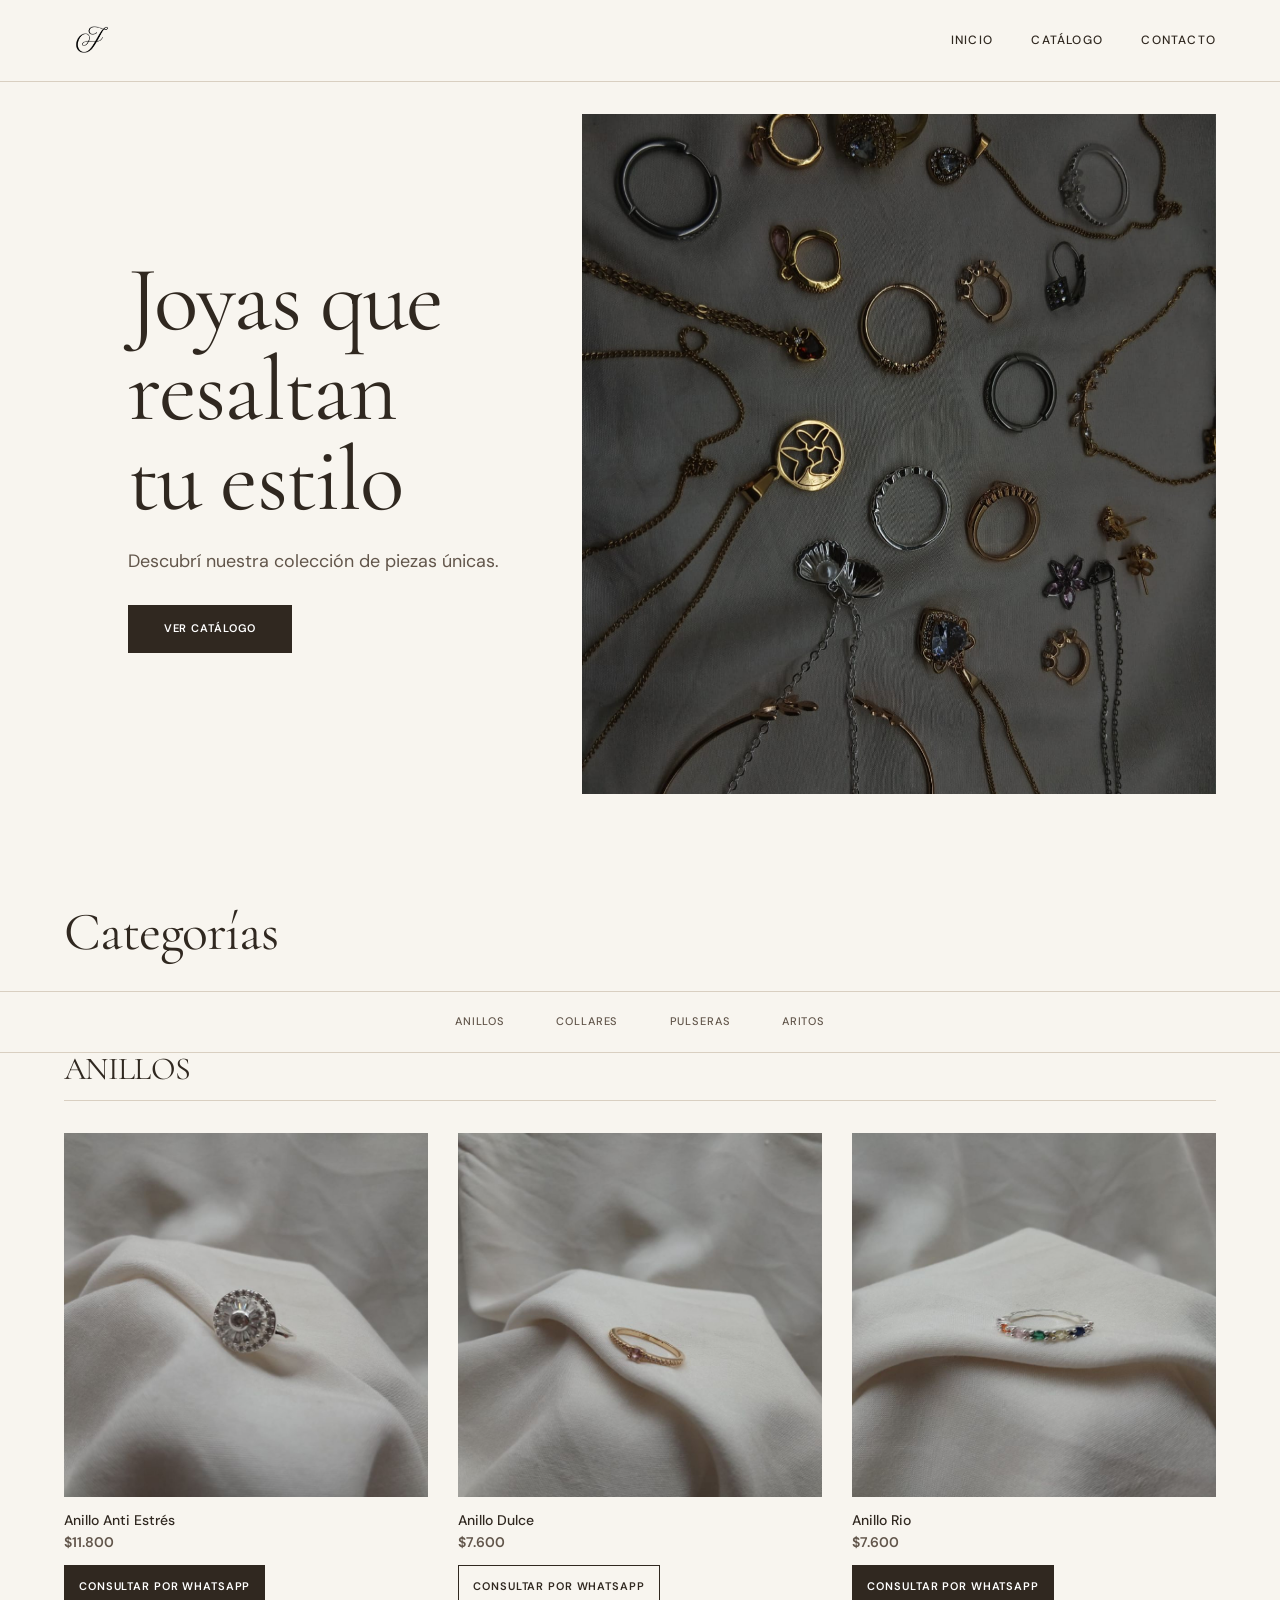
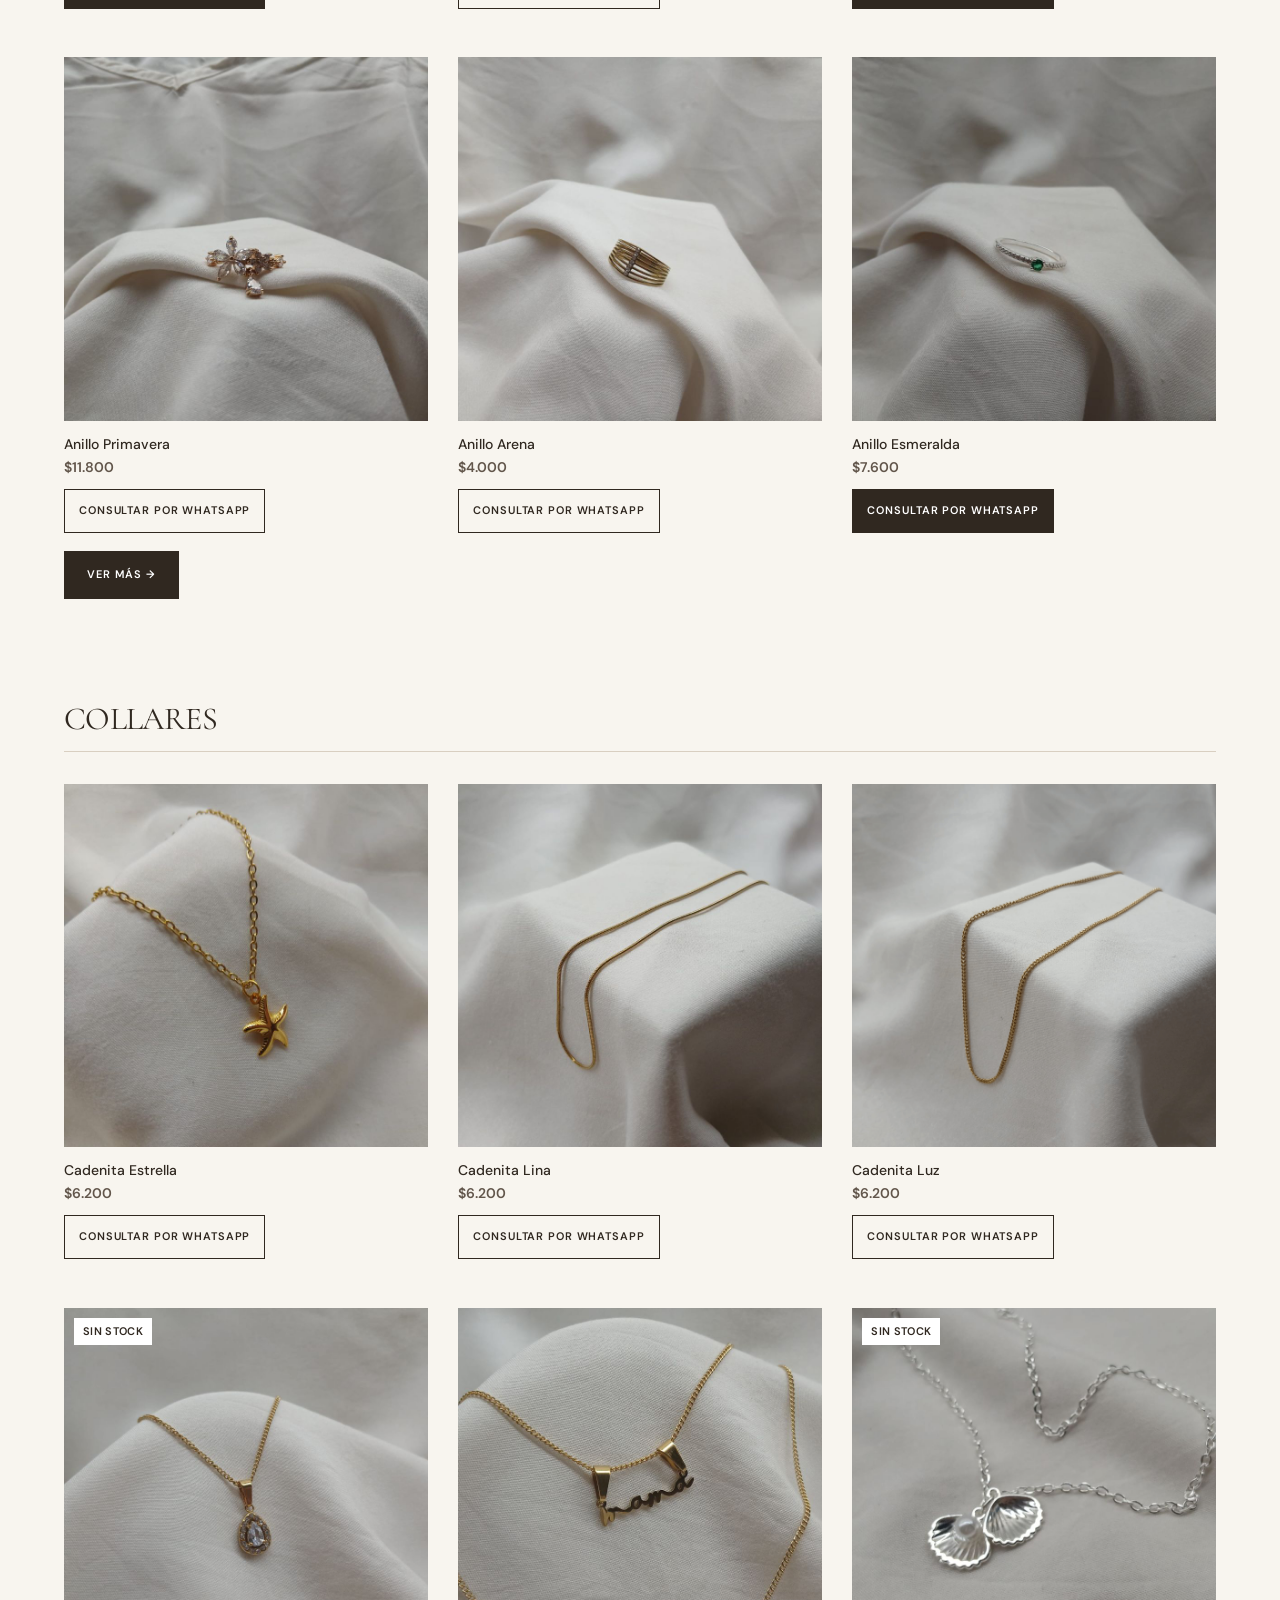
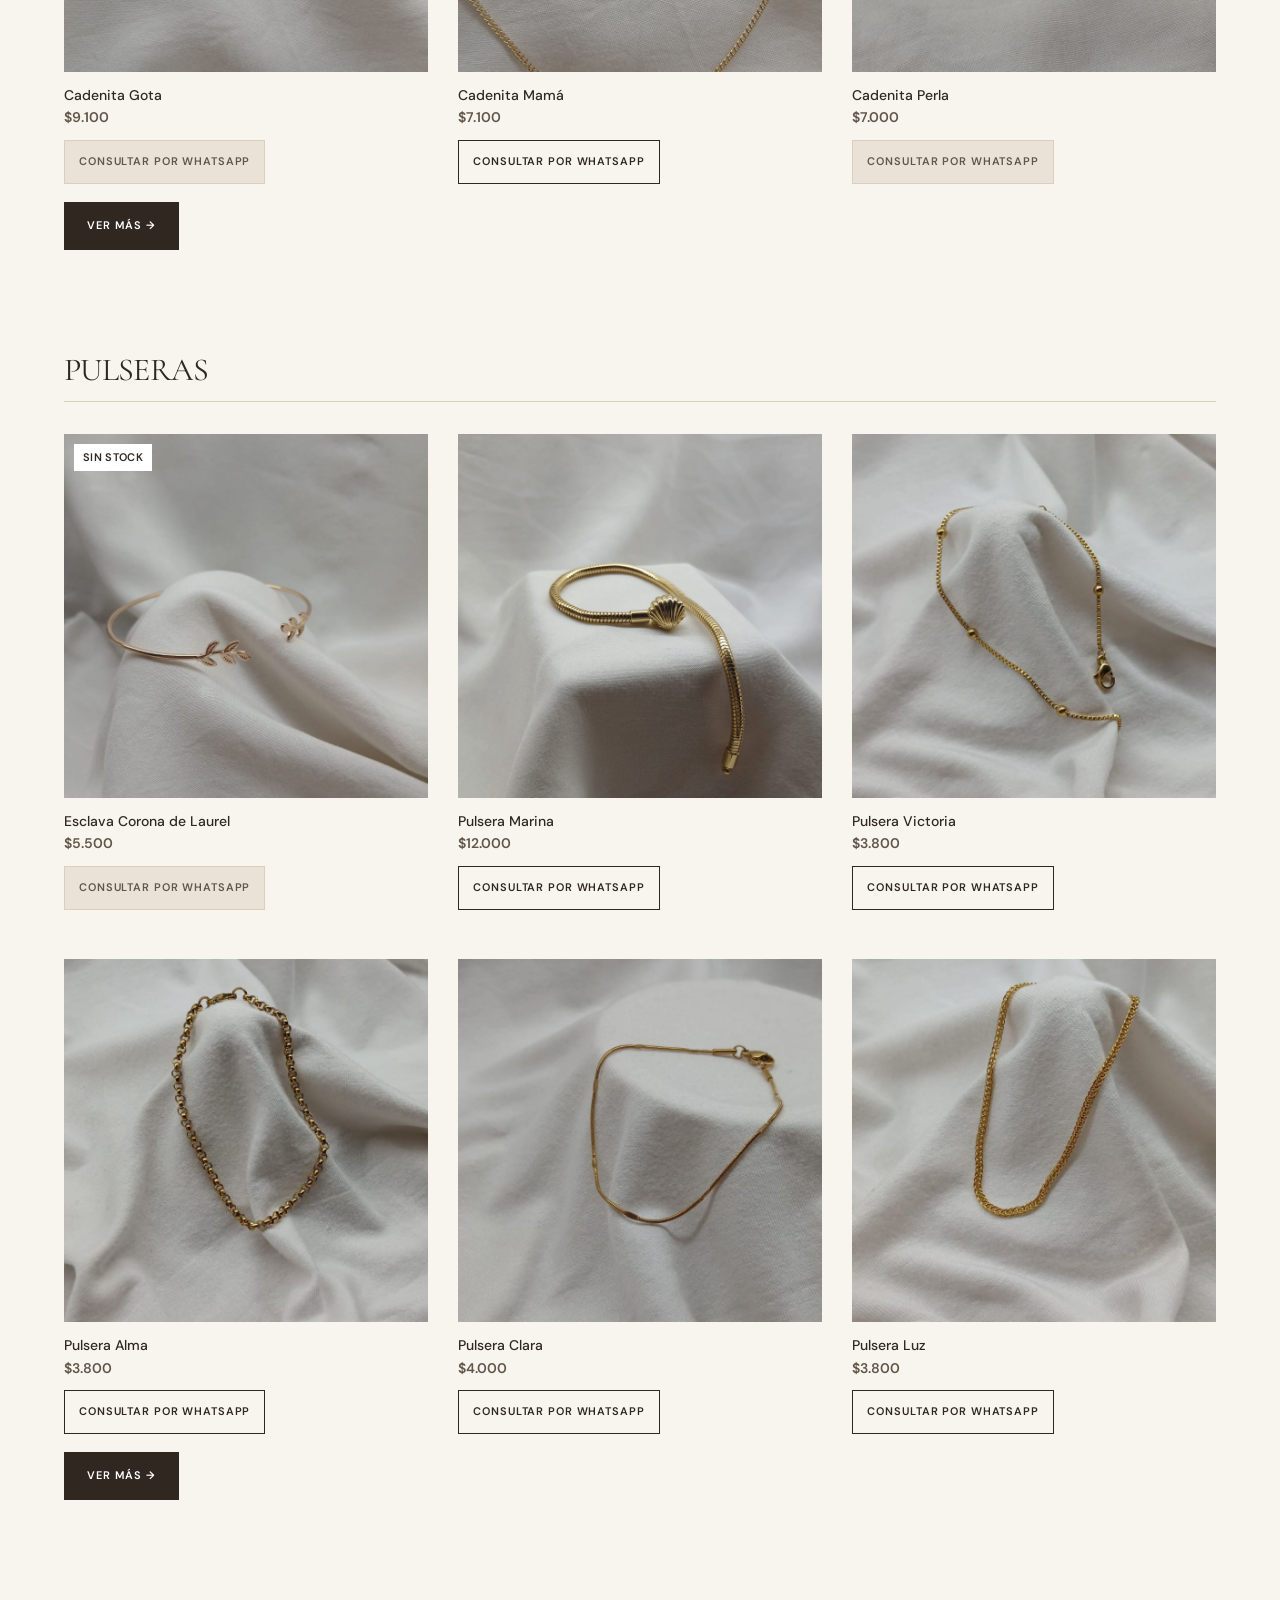
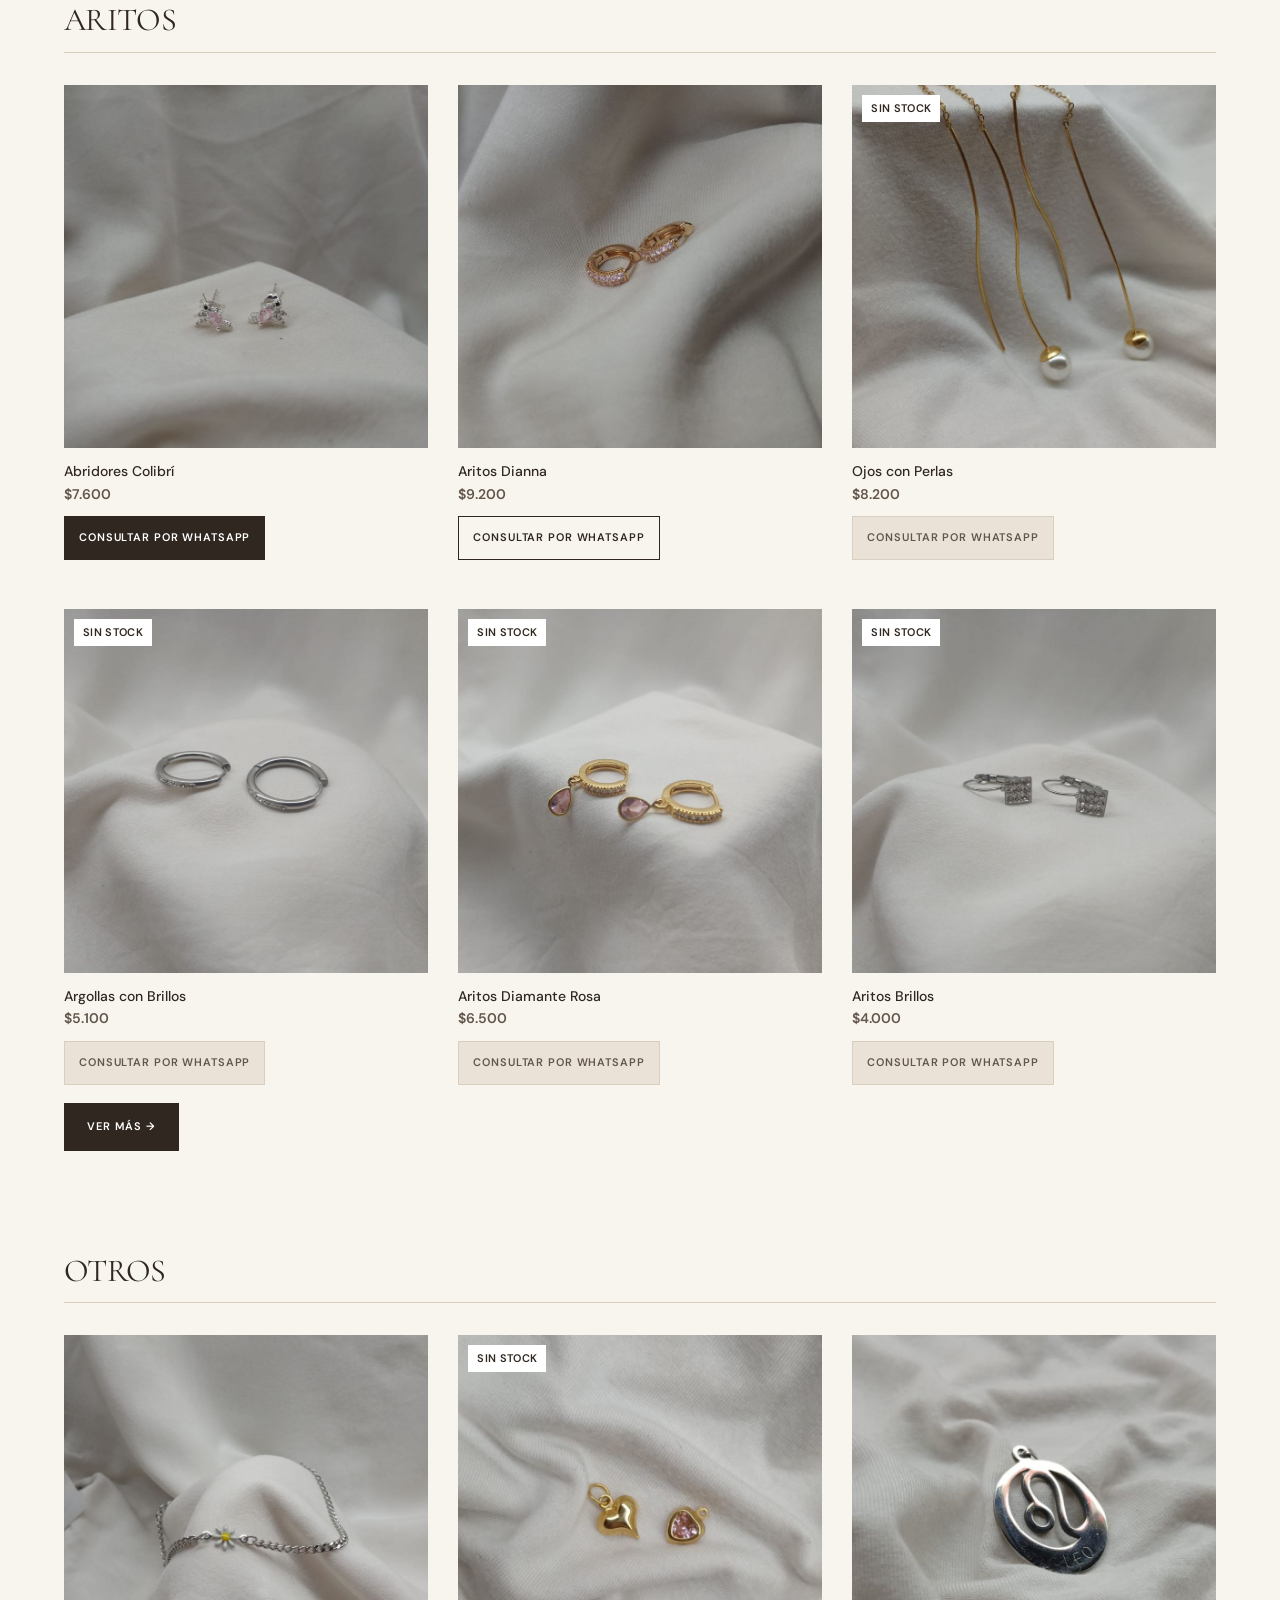
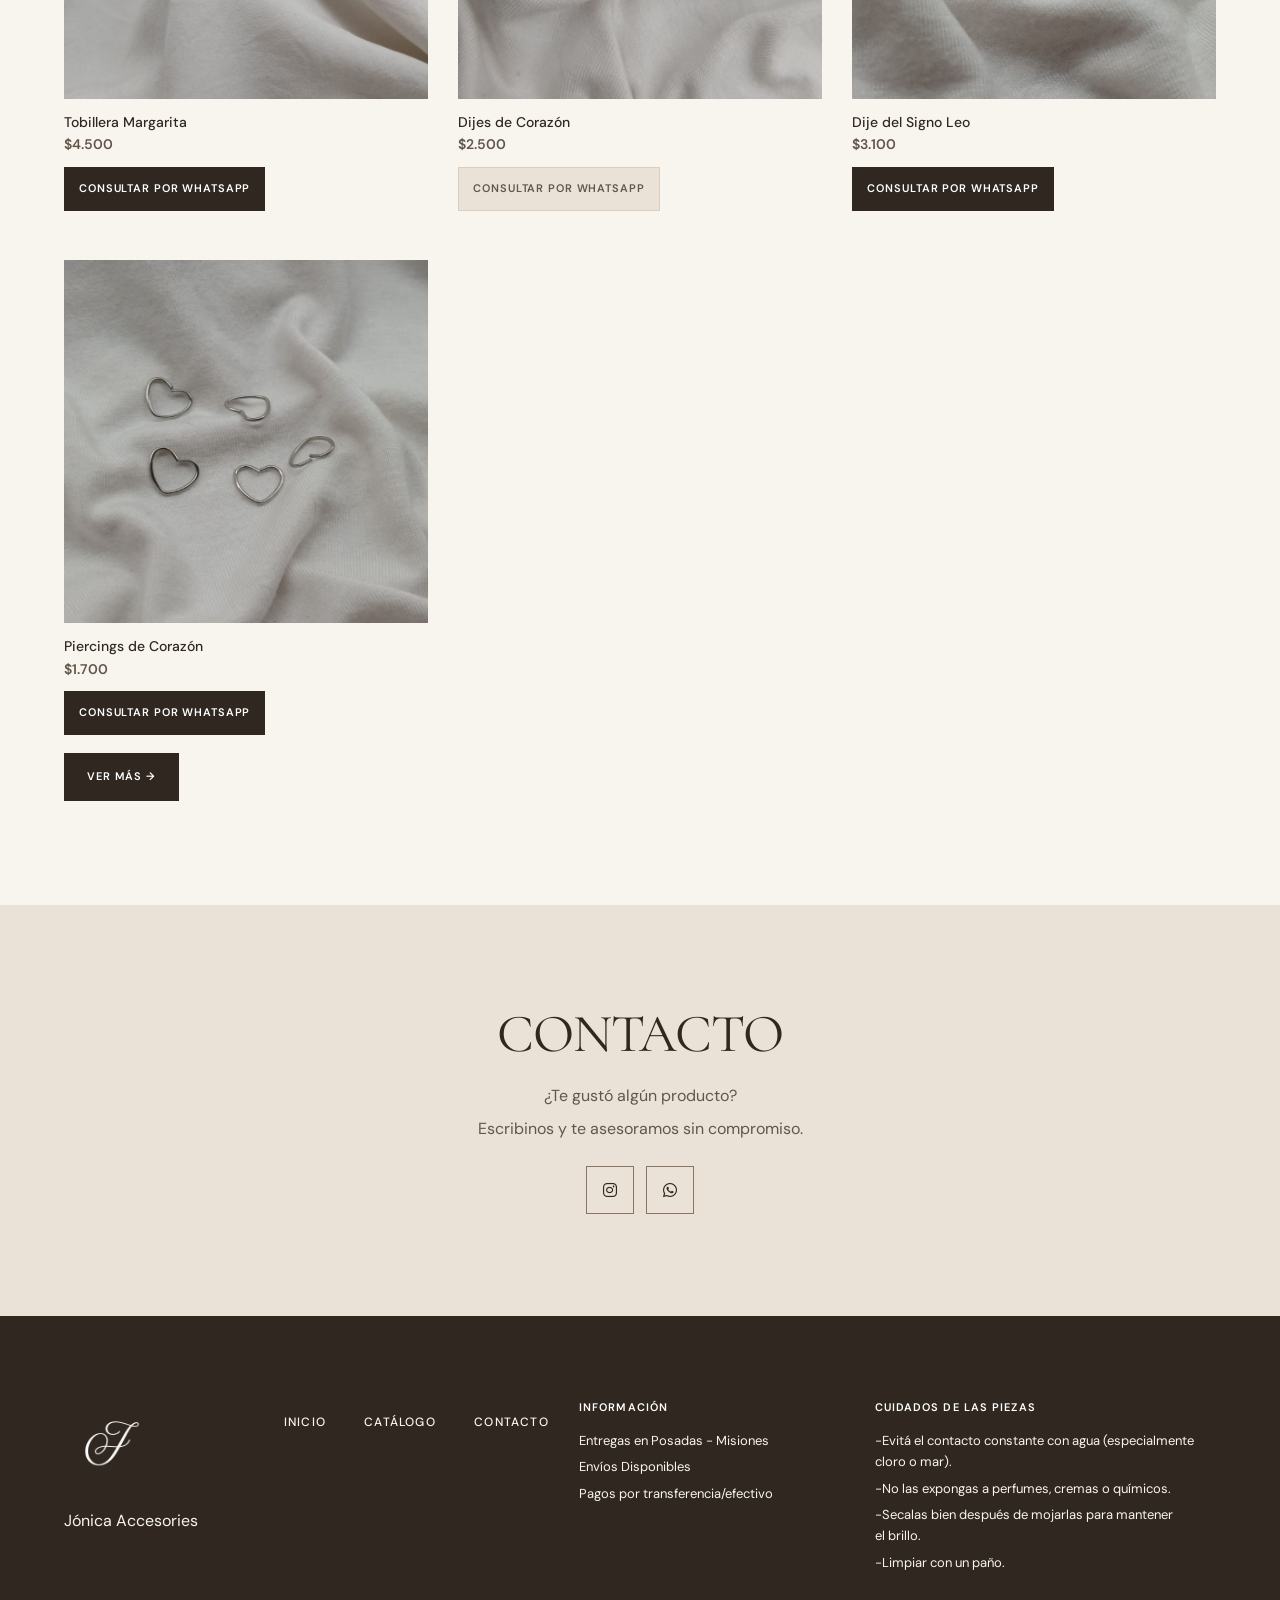
==== commit db5b631d: "rediseno terminado mas animaciones" ====
--- a/index.html
+++ b/index.html
@@ -13,6 +13,7 @@
     <meta property="og:description" content="Jónica Accesories: joyas y accesorios únicos para resaltar tu estilo. Anillos, collares, pulseras y aritos. Consultá precios y disponibilidad por WhatsApp.">
     <meta property="og:locale" content="es_AR">
     <link rel="stylesheet" href="style.css">
+    <script src="animaciones.js" defer></script>
     <link rel="stylesheet" href="https://cdnjs.cloudflare.com/ajax/libs/font-awesome/6.5.0/css/all.min.css">
     <link rel="shortcut icon" href="media/Letra caligráfica _J_ elegante 400.png" type="image/x-icon">
     <script src="script.js" defer></script>
@@ -49,7 +50,7 @@
                 <a href="catalogo.html" class="btn">Ver catálogo</a>
             </div>
             <div class="hero-image">
-                <img src="media/hero3.jpeg" alt="Collares dispuestos sobre una tela clara" width="1200" height="1600" fetchpriority="high" loading="lazy" decoding="async">
+                <img src="media/hero4.jpeg" alt="Collares dispuestos sobre una tela clara" width="1200" height="1600" fetchpriority="high" decoding="async">
             </div>
         </section>
 
@@ -554,7 +555,7 @@
 
         <div id="footer-marca">
             <img loading="lazy" decoding="async" src="media/Letra _F_ caligráfica elegante 400.png" alt="" role="presentation" width="120px">
-            <p>Jónica Accesories</p>
+            <p><span class="footer-brand-name--desktop">Jónica Accesories</span><span class="footer-brand-name--mobile" hidden>Jónica Accesorios</span></p>
         </div>
 
         <nav id="footer-navbar" aria-label="Navegación del pie">
@@ -577,10 +578,10 @@
         <div class="footer-info">
             <h3>CUIDADOS DE LAS PIEZAS</h3>
             <div>
-                <p>-Evitá el contacto constante con agua (especialmente cloro o mar).</p>
-                <p>-No las expongas a perfumes, cremas o químicos.</p>
-                <p>-Secalas bien después de mojarlas para mantener el brillo.</p>
-                <p>-Limpiar con un paño.</p>
+                <p><span class="care-marker" aria-hidden="true">-</span>Evitá el contacto constante con agua (especialmente cloro o mar).</p>
+                <p><span class="care-marker" aria-hidden="true">-</span>No las expongas a perfumes, cremas o químicos.</p>
+                <p><span class="care-marker" aria-hidden="true">-</span>Secalas bien después de mojarlas para mantener el brillo.</p>
+                <p><span class="care-marker" aria-hidden="true">-</span>Limpiar con un paño.</p>
             </div>
 
         </div>
@@ -592,7 +593,7 @@
             © 2026 Jónica Accesories - Todos los derechos reservados
         </P>
         <P>
-            Diseñado y Desarrollado por Santiago Gimenez.
+            Diseñado y Desarrollado por <a class="footer-credit-link" href="https://santiagogimenezweb.vercel.app" target="_blank" rel="noopener noreferrer"><strong>Santiago Gimenez</strong></a>.
         </P>
     </div>
 
@@ -601,4 +602,4 @@
 
 </footer>
 </body>
-</html>+</html>
--- a/style.css
+++ b/style.css
@@ -23,10 +23,15 @@
   --space-7: 72px;
   --space-8: 104px;
   --focus: #6D4C2F;
-}
-
+  --motion-ease: cubic-bezier(0.22, 1, 0.36, 1);
+  --motion-fast: 220ms;
+  --motion-mid: 440ms;
+  --motion-entry: 720ms;
+  --motion-distance: 10px;
+  --desktop-header-height: 82px;
+}
 * { box-sizing: border-box; }
-html { scroll-behavior: smooth; scroll-padding-top: 72px; }
+html { scroll-behavior: smooth; scroll-padding-top: var(--desktop-header-height); }
 body {
   margin: 0;
   background: var(--ivory);
@@ -46,7 +51,7 @@
 }
 .skip-link:focus { transform: translateY(0); }
 .site-header {
-  position: relative; z-index: 20; min-height: 82px; padding: 12px var(--gutter);
+  position: sticky; top: 0; z-index: 50; min-height: var(--desktop-header-height); padding: 12px var(--gutter);
   display: flex; align-items: center; justify-content: space-between; gap: 32px;
   background: var(--ivory); border-bottom: 1px solid var(--line);
 }
@@ -86,7 +91,7 @@
 }
 .btn:active, .productos-card a:active:not([aria-disabled="true"]) { transform: translateY(1px); }
 .categorias-nav {
-  position: sticky; top: 0; z-index: 15;
+  position: sticky; top: var(--desktop-header-height); z-index: 45;
   display: flex; justify-content: center; gap: clamp(18px, 4vw, 52px);
   overflow-x: auto; padding: 8px var(--gutter); background: var(--ivory);
   border-top: 1px solid var(--line); border-bottom: 1px solid var(--line); scrollbar-width: thin;
@@ -155,8 +160,9 @@
   width: min(100%, var(--content)); margin: 0 auto; display: grid;
   grid-template-columns: 1fr 1fr 1.4fr 1.8fr; gap: 30px; align-items: start;
 }
-#footer-marca img { width: 76px; height: 76px; object-fit: contain; }
+#footer-marca img { width: 92px; height: 92px; object-fit: contain; }
 #footer-marca p, .footer-info p { color: var(--ivory); font: 400 13px/1.65 var(--font-body); }
+#footer-marca p { font-size: 16px; }
 .footer-info h3 { margin: 0 0 14px; color: var(--white); font: 600 11px/1.4 var(--font-body); letter-spacing: .1em; }
 .footer-info p { margin: 5px 0; }
 #footer-navbar a { color: var(--ivory); }
@@ -165,6 +171,8 @@
   display: flex; justify-content: space-between; gap: 20px; border-top: 1px solid rgba(248,245,239,.28);
 }
 .footer-bottom p { margin: 0; color: var(--ivory); font: 400 11px/1.5 var(--font-body); }
+.footer-credit-link { color: inherit; text-decoration-color: var(--champagne); text-underline-offset: 3px; transition: color var(--motion-fast, 220ms) ease; }
+.footer-credit-link:hover { color: var(--champagne); }
 @media (hover: hover) and (pointer: fine) {
   .productos-card:hover { transform: translateY(-2px); }
   .productos-card:hover img { transform: scale(1.02); }
@@ -206,6 +214,33 @@
   #footer-container { grid-template-columns: repeat(2, minmax(0, 1fr)); gap: 28px 18px; }
   #footer-navbar ul { align-items: flex-start; flex-direction: column; gap: 0; }
   .footer-bottom { margin-top: 32px; flex-direction: column; gap: 8px; }
+  footer { padding: 56px var(--gutter) calc(32px + env(safe-area-inset-bottom)); }
+  #footer-container { grid-template-columns: minmax(0, 1fr); gap: 40px; }
+  #footer-marca { display: flex; flex-direction: column; align-items: flex-start; gap: 12px; }
+  #footer-marca img { width: 52px; height: 52px; }
+  #footer-marca p { margin: 0; }
+  #footer-marca .footer-brand-name--desktop { display: none; }
+  #footer-marca .footer-brand-name--mobile { display: inline; }
+  #footer-navbar a { min-height: 44px; font-size: 14px; letter-spacing: .1em; }
+  #footer-container > .footer-info h3 {
+    margin-bottom: 16px;
+    color: var(--champagne);
+    font-size: 12px;
+    letter-spacing: .18em;
+    opacity: .75;
+  }
+  #footer-container > .footer-info p { margin: 0; font-size: 14px; line-height: 1.6; opacity: .85; }
+  #footer-container > .footer-info:nth-child(3) > div { display: grid; gap: 8px; }
+  #footer-container > .footer-info:nth-child(4) > div { display: flex; flex-direction: column; gap: 14px; }
+  #footer-container > .footer-info:nth-child(4) p { position: relative; padding-left: 20px; }
+  #footer-container > .footer-info:nth-child(4) .care-marker { display: none; }
+  #footer-container > .footer-info:nth-child(4) p::before {
+    position: absolute;
+    left: 0;
+    content: "—";
+  }
+  .footer-bottom { padding-top: 16px; }
+  .footer-bottom p { font-size: 12px; line-height: 1.6; opacity: .65; }
 }
 @media (max-width: 380px) {
   :root { --gutter: 16px; }
@@ -217,6 +252,74 @@
 @media (prefers-reduced-motion: reduce) {
   html { scroll-behavior: auto; }
   *, *::before, *::after { animation: none !important; transition: none !important; }
+}
+
+/* Motion system — progressive enhancement; without JS all content stays visible. */
+.js-anim .anim-prep { opacity: 0; transform: translateY(8px); }
+.js-anim .anim-prep.anim-visible {
+  opacity: 1;
+  transform: none;
+  transition: opacity var(--motion-mid) var(--motion-ease), transform var(--motion-mid) var(--motion-ease);
+}
+.js-anim .site-header .brand-mark { animation: motion-fade-up var(--motion-entry) var(--motion-ease) both; }
+.js-anim .site-header #navbar { animation: motion-fade-up var(--motion-entry) var(--motion-ease) 90ms both; }
+.js-anim .hero-copy h1, .js-anim .catalog-copy h1 { animation: motion-fade-up var(--motion-entry) var(--motion-ease) 80ms both; }
+.js-anim .hero-copy p, .js-anim .catalog-copy p { animation: motion-fade-up var(--motion-entry) var(--motion-ease) 180ms both; }
+.js-anim .hero-copy .btn { animation: motion-fade-up var(--motion-entry) var(--motion-ease) 260ms both; }
+.js-anim .hero-image img, .js-anim .catalog-image img { animation: motion-image-reveal 850ms var(--motion-ease) 100ms both; }
+@keyframes motion-fade-up {
+  from { opacity: 0; transform: translateY(8px); }
+  to { opacity: 1; transform: translateY(0); }
+}
+@keyframes motion-image-reveal {
+  from { opacity: .7; transform: scale(1.012); }
+  to { opacity: 1; transform: scale(1); }
+}
+.btn, .productos-card a, .btn-ver-mas, .social-btn, .menu-toggle {
+  transition: background-color var(--motion-fast) ease, color var(--motion-fast) ease,
+    border-color var(--motion-fast) ease, transform var(--motion-fast) var(--motion-ease);
+}
+#menu-principal a, #footer-navbar a, .categorias-nav a { position: relative; }
+#menu-principal a::after, #footer-navbar a::after, .categorias-nav a::after {
+  position: absolute; right: 0; bottom: 5px; left: 0; height: 1px;
+  content: ""; background: currentColor; transform: scaleX(0); transform-origin: left;
+  transition: transform var(--motion-fast) var(--motion-ease);
+}
+#menu-principal a:hover::after, #menu-principal a:focus-visible::after,
+#footer-navbar a:hover::after, #footer-navbar a:focus-visible::after,
+.categorias-nav a:hover::after, .categorias-nav a:focus-visible::after { transform: scaleX(1); }
+@media (hover: hover) and (pointer: fine) {
+  .productos-card { transition: transform var(--motion-fast) var(--motion-ease); }
+  .productos-card img { transition: transform var(--motion-mid) var(--motion-ease); }
+  .productos-card:hover { transform: translateY(-1px); }
+  .productos-card:hover img { transform: scale(1.015); }
+}
+@media (max-width: 767px) {
+  .menu-toggle { position: relative; }
+  .menu-toggle span {
+    position: absolute; top: 50%; left: 10px; right: 10px; width: auto;
+    margin-top: -0.5px; transform-origin: center; transition: transform var(--motion-fast) var(--motion-ease), opacity var(--motion-fast) ease;
+  }
+  .menu-toggle span:first-child { transform: translateY(-6px); }
+  .menu-toggle span:nth-child(2) { transform: translateY(0); }
+  .menu-toggle span:last-child { transform: translateY(6px); }
+  .menu-toggle[aria-expanded="true"] span:first-child { transform: rotate(45deg); }
+  .menu-toggle[aria-expanded="true"] span:nth-child(2) { opacity: 0; }
+  .menu-toggle[aria-expanded="true"] span:last-child { transform: rotate(-45deg); }
+  #menu-principal {
+    display: flex; max-height: 0; overflow: hidden; visibility: hidden; opacity: 0;
+    transition: max-height var(--motion-mid) var(--motion-ease), opacity var(--motion-fast) ease, visibility var(--motion-mid);
+  }
+  #menu-principal.is-open { max-height: 280px; visibility: visible; opacity: 1; }
+}
+@media (prefers-reduced-motion: reduce) {
+  .js-anim .anim-prep { opacity: 1; transform: none; }
+  .js-anim .site-header .brand-mark, .js-anim .site-header #navbar,
+  .js-anim .hero-copy h1, .js-anim .catalog-copy h1, .js-anim .hero-copy p,
+  .js-anim .catalog-copy p, .js-anim .hero-copy .btn, .js-anim .hero-image img,
+  .js-anim .catalog-image img { animation: none; }
+  #menu-principal { max-height: none; opacity: 1; visibility: visible; transition: none; }
+  #menu-principal:not(.is-open) { display: none; }
 }
 
 /* Home: fotografía de colección y contenido editorial estático */
@@ -239,3 +342,179 @@
   .hero-image { min-height: 0; height: min(104vw, 480px); max-height: none; }
   #categorias-title { margin-top: 64px; }
 }
+
+/* Adaptación móvil: header compacto persistente, navegación en flujo y tarjetas verticales */
+@media (max-width: 767px) {
+  :root { --mobile-header-height: 58px; }
+  html { scroll-padding-top: var(--mobile-header-height); }
+  .site-header {
+    position: sticky;
+    top: 0;
+    z-index: 50;
+    min-height: var(--mobile-header-height);
+    padding: 6px var(--gutter);
+    display: flex;
+    flex-wrap: wrap;
+    align-items: center;
+    gap: 0 12px;
+  }
+  .brand-mark { min-width: 40px; min-height: 40px; }
+  .brand-mark img { width: 40px; height: 40px; }
+  #navbar {
+    position: static;
+    flex: 1 1 180px;
+    width: auto;
+    margin-left: 0;
+    display: flex;
+    flex-wrap: wrap;
+    align-items: center;
+    justify-content: flex-end;
+  }
+  .menu-toggle { flex: 0 0 44px; margin-left: auto; }
+  #menu-principal {
+    position: static;
+    top: auto;
+    right: auto;
+    z-index: auto;
+    flex: 0 0 100%;
+    width: 100%;
+    max-width: none;
+    margin: 8px 0 0;
+    padding: 4px 0 0;
+    background: transparent;
+    border: 0;
+    border-top: 1px solid var(--line);
+  }
+  #menu-principal.is-open {
+    display: flex;
+    flex-direction: column;
+    align-items: stretch;
+    gap: 0;
+  }
+  #menu-principal a {
+    width: 100%;
+    min-height: 48px;
+    padding: 12px 4px;
+    border-bottom: 1px solid var(--line);
+  }
+  #menu-principal li:last-child a { border-bottom: 0; }
+
+  /* La navegación de categorías acompaña al header móvil al desplazarse. */
+  .categorias-nav {
+    position: sticky;
+    top: var(--mobile-header-height);
+    z-index: 45;
+    justify-content: center;
+    flex-wrap: wrap;
+    gap: 4px 16px;
+    overflow-x: visible;
+    padding-inline: var(--gutter);
+  }
+
+  .productos-grid {
+    grid-template-columns: minmax(0, 1fr);
+    gap: 36px;
+  }
+  .productos-card {
+    min-height: 0;
+    padding: 0 0 4px;
+    display: flex;
+    flex-direction: column;
+    align-items: stretch;
+    gap: 0;
+  }
+  .productos-card img {
+    position: static;
+    inset: auto;
+    width: 100%;
+    height: auto;
+    min-height: 0;
+    aspect-ratio: 1 / 1;
+    object-fit: cover;
+    object-position: center;
+  }
+  .producto-info { gap: 5px; padding: 16px 0 14px; }
+  .producto-info p:first-child { font-size: 17px; line-height: 1.35; }
+  .producto-info p:last-child { font-size: 16px; line-height: 1.35; }
+  .producto-info .precio-viejo { font-size: 13px; }
+  .productos-card > a {
+    align-self: stretch;
+    width: 100%;
+    min-height: 48px;
+    margin: 0;
+    padding: 14px 16px;
+    white-space: normal;
+  }
+  .productos-card .badge { top: 8px; left: 8px; padding: 7px 9px; }
+  .productos-card .badge2 { top: 46px; left: 8px; padding: 7px 9px; }
+}
+
+@media (max-width: 380px) {
+  :root { --gutter: 16px; }
+  .productos-grid { gap: 32px; }
+  .producto-info p:first-child { font-size: 16px; }
+}
+
+/* Home: ajuste de jerarquía y encuadre en viewport móvil */
+@media (max-width: 767px) {
+  .hero-copy { padding: clamp(36px, 10vw, 48px) var(--gutter) 24px; }
+  .hero-copy h1 {
+    max-width: 12ch;
+    margin-bottom: 12px;
+    font-size: clamp(42px, 12vw, 54px);
+    line-height: 1.02;
+  }
+  .hero-copy p { max-width: 36ch; margin-bottom: 20px; }
+  .hero-copy .btn { width: min(100%, 320px); min-width: 0; }
+  .editorial-hero { background: var(--ivory); }
+  .hero-copy { padding-bottom: 40px; }
+  .editorial-hero {
+    position: relative;
+    display: block;
+    height: clamp(520px, calc(100vh - var(--mobile-header-height)), 640px);
+    height: clamp(520px, calc(100svh - var(--mobile-header-height)), 640px);
+    min-height: 520px;
+    max-height: 640px;
+    isolation: isolate;
+    background: var(--ivory);
+  }
+  .hero-image {
+    position: absolute;
+    inset: 0;
+    z-index: 0;
+    width: 100%;
+    height: 100%;
+    margin: 0;
+  }
+  .hero-image img {
+    width: 100%;
+    height: 100%;
+    object-fit: cover;
+    object-position: center 50%;
+  }
+  .editorial-hero::after {
+    position: absolute;
+    inset: 0;
+    z-index: 1;
+    content: "";
+    pointer-events: none;
+    background:
+      linear-gradient(to bottom, transparent 0%, transparent 92%, color-mix(in srgb, var(--ivory) 96%, transparent) 100%),
+      linear-gradient(
+        to bottom,
+        color-mix(in srgb, var(--ivory) 92%, transparent) 0%,
+        color-mix(in srgb, var(--ivory) 85%, transparent) 40%,
+        color-mix(in srgb, var(--ivory) 45%, transparent) 55%,
+        transparent 78%
+      );
+  }
+  .hero-copy {
+    position: absolute;
+    top: 0;
+    left: 0;
+    z-index: 2;
+    width: 100%;
+    padding: clamp(36px, 10vw, 48px) 16px 24px;
+  }
+  #categorias-title { margin-top: 48px; }
+}
